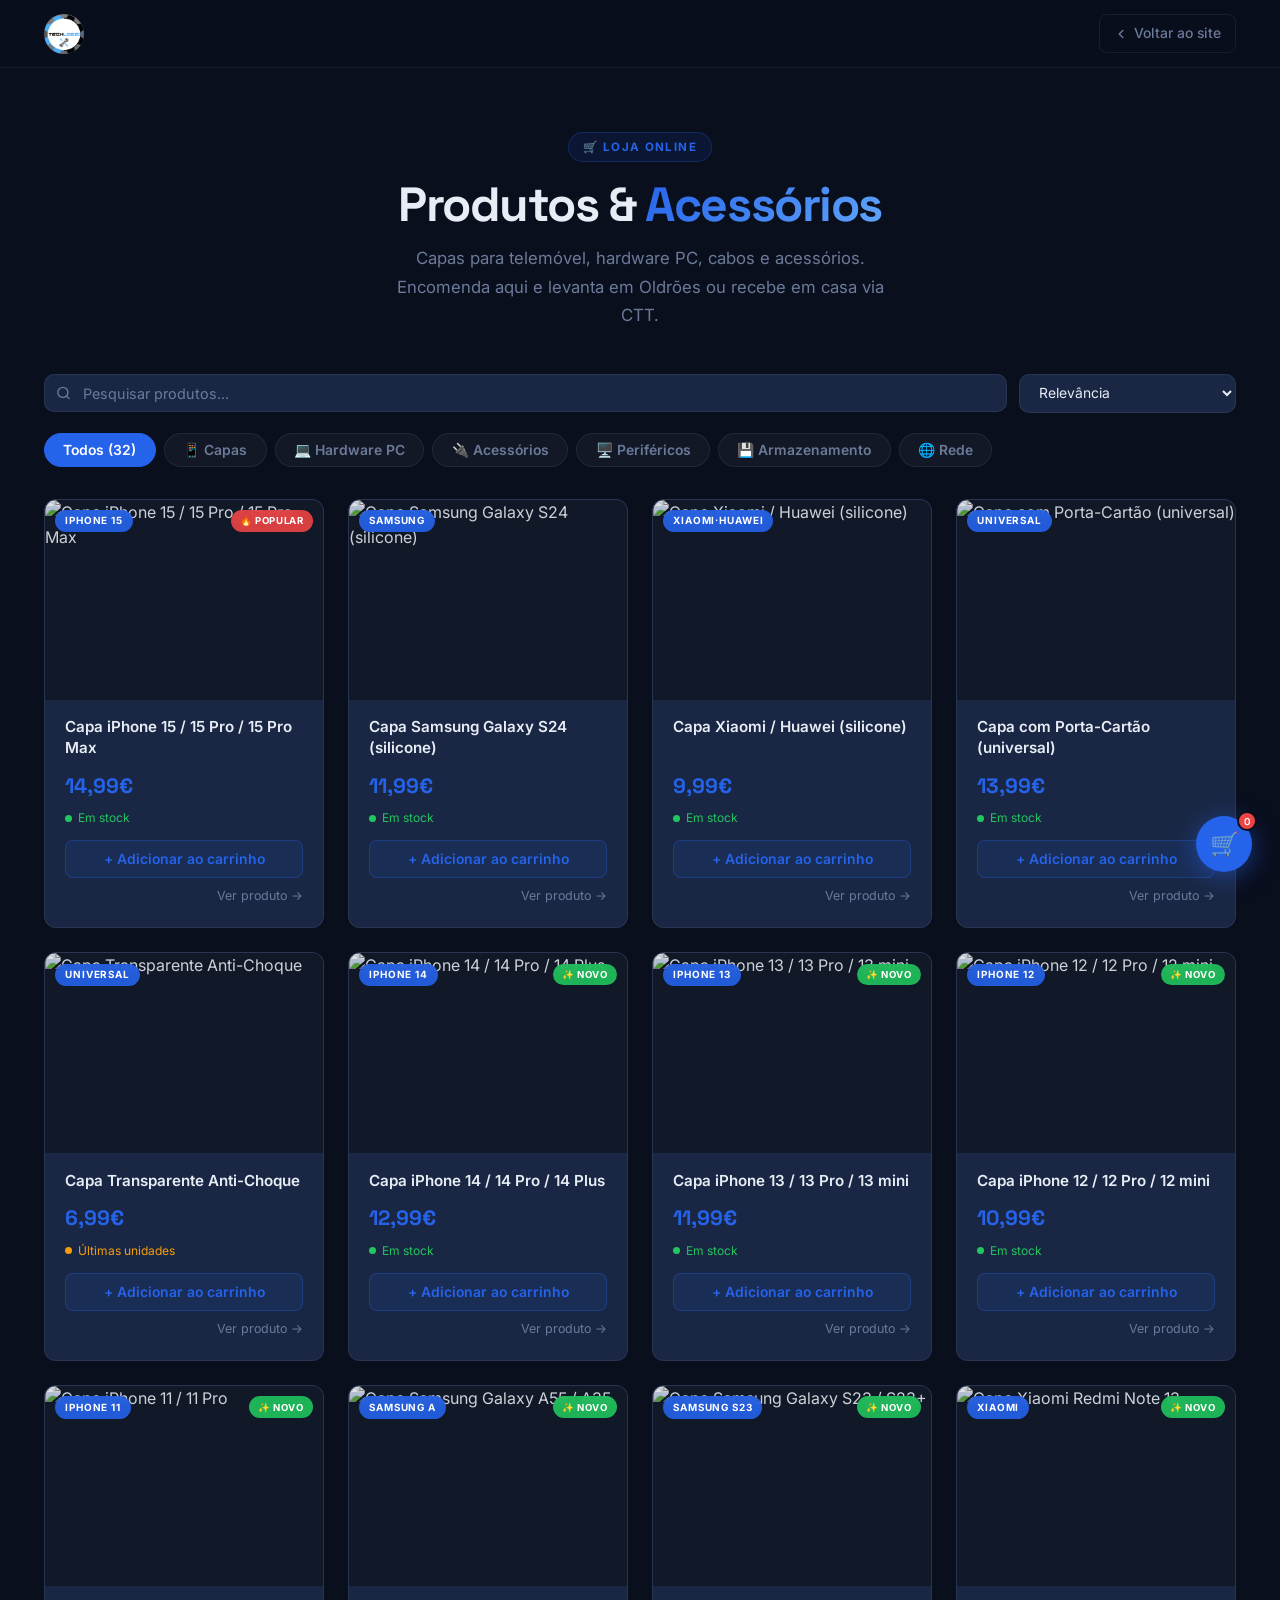
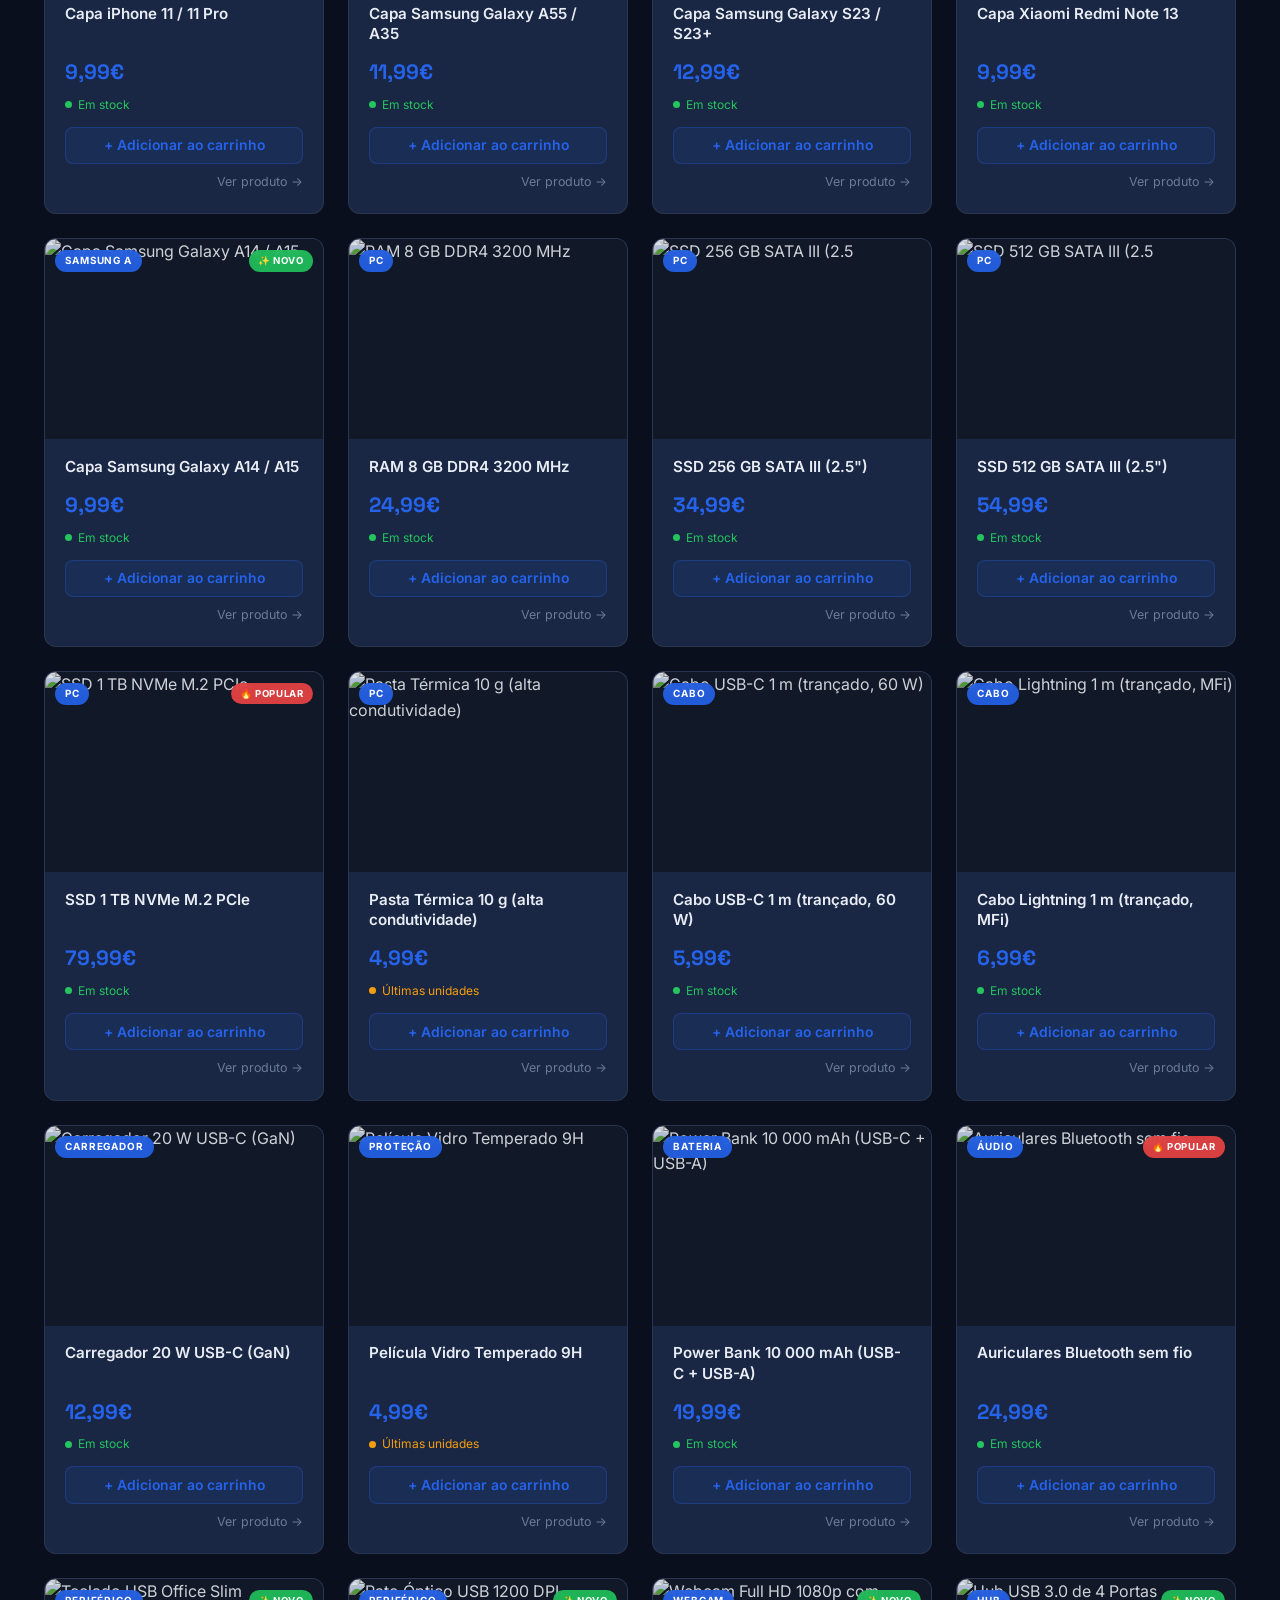
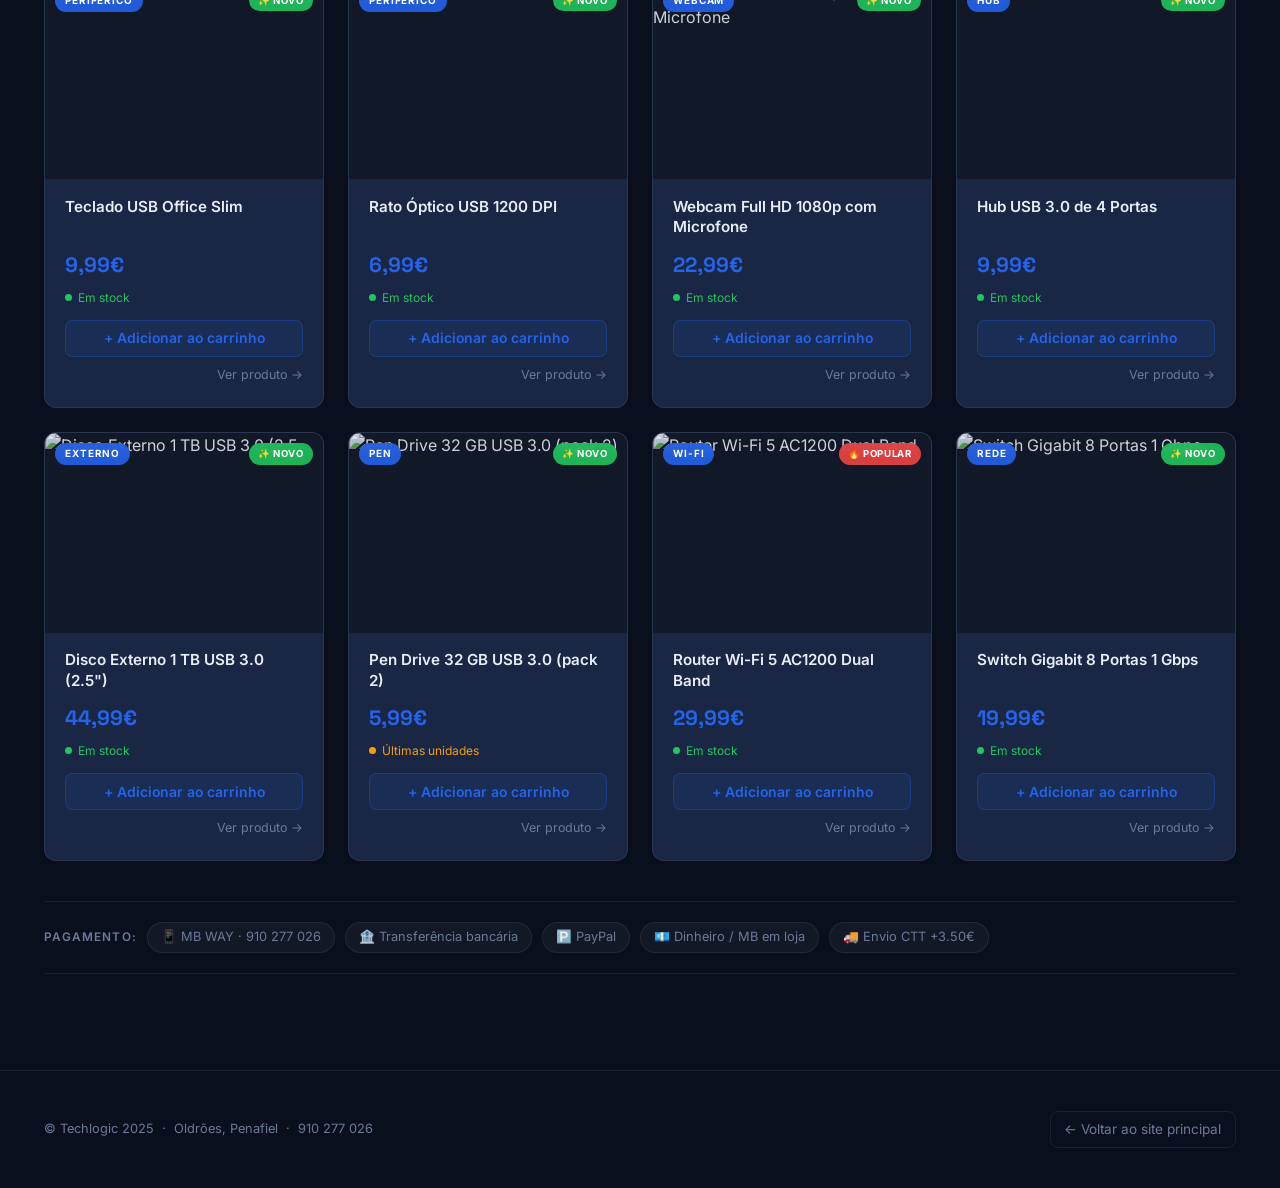
==== loja.html @ 6a35db37 "feat: search bar, sort, hot badges, stock, logo, repairs page, new Samsung/Xiaomi cases - loja.html:" ====
<!DOCTYPE html>
<html lang="pt-PT">
<head>
  <meta charset="UTF-8">
  <meta name="viewport" content="width=device-width, initial-scale=1.0">
  <title>Loja Online — Techlogic Oldrões</title>
  <meta name="description" content="Loja online da Techlogic. Capas para telemóvel, hardware PC, acessórios e mais. Encomenda online com entrega CTT ou levantamento em loja em Oldrões, Penafiel.">
  <link rel="icon" href="logo.jpg" type="image/jpeg">
  <link rel="preconnect" href="https://fonts.googleapis.com">
  <link rel="preconnect" href="https://fonts.gstatic.com" crossorigin>
  <link href="https://fonts.googleapis.com/css2?family=Space+Grotesk:wght@500;600;700&family=Inter:wght@400;500;600&display=swap" rel="stylesheet">
  <style>
    *, *::before, *::after { box-sizing: border-box; margin: 0; padding: 0; }

    :root {
      --bg: #0A0F1E; --card: #1A2744; --accent: #2563EB; --accentH: #1D4ED8;
      --text: #E8EDF5; --muted: #6B7A99; --border: rgba(255,255,255,0.07); --r: 12px;
    }

    html { font-size: 16px; scroll-behavior: smooth; overflow-x: hidden; }
    body { background: var(--bg); color: var(--text); font-family: 'Inter', sans-serif; min-height: 100vh; line-height: 1.6; }
    a { color: var(--accent); text-decoration: none; }
    button { font-family: 'Inter', sans-serif; }

    .wrap { max-width: 1240px; margin: 0 auto; padding: 0 1.5rem; }

    /* ── Header ── */
    .site-header { position: sticky; top: 0; z-index: 100; background: rgba(10,15,30,0.92); backdrop-filter: blur(14px); -webkit-backdrop-filter: blur(14px); border-bottom: 1px solid var(--border); }
    .header-inner { display: flex; align-items: center; justify-content: space-between; padding: 0.85rem 1.5rem; max-width: 1240px; margin: 0 auto; gap: 1rem; }
    .header-logo { font-family: 'Space Grotesk', sans-serif; font-size: 1.2rem; font-weight: 700; color: var(--text); letter-spacing: -0.02em; }
    .header-logo span { color: var(--accent); }
    .header-back { display: inline-flex; align-items: center; gap: 0.35rem; color: var(--muted); font-size: 0.87rem; font-weight: 500; padding: 0.45rem 0.9rem; border: 1px solid var(--border); border-radius: 8px; transition: color 0.2s, border-color 0.2s; }
    .header-back:hover { color: var(--text); border-color: rgba(255,255,255,0.18); text-decoration: none; }

    /* ── Store hero ── */
    .store-hero { padding: 4rem 0 2.75rem; text-align: center; }
    .store-hero-label { display: inline-flex; align-items: center; gap: 0.4rem; background: rgba(37,99,235,0.1); border: 1px solid rgba(37,99,235,0.25); border-radius: 100px; padding: 0.3rem 0.9rem; font-size: 0.72rem; font-weight: 700; text-transform: uppercase; letter-spacing: 0.12em; color: var(--accent); margin-bottom: 1rem; }
    .store-hero h1 { font-family: 'Space Grotesk', sans-serif; font-size: clamp(2rem, 5vw, 3rem); font-weight: 700; letter-spacing: -0.03em; line-height: 1.12; margin-bottom: 0.75rem; }
    .store-hero h1 span { background: linear-gradient(135deg, var(--accent) 0%, #60a5fa 100%); -webkit-background-clip: text; -webkit-text-fill-color: transparent; background-clip: text; }
    .store-hero p { color: var(--muted); font-size: 1.05rem; max-width: 520px; margin: 0 auto; line-height: 1.7; }

    /* ── Shop tabs ── */
    .shop-tabs { display: flex; flex-wrap: wrap; gap: 0.5rem; margin-bottom: 2rem; }
    .shop-tab { background: rgba(255,255,255,0.04); border: 1px solid var(--border); border-radius: 100px; padding: 0.5rem 1.15rem; font-size: 0.87rem; font-weight: 600; color: var(--muted); cursor: pointer; transition: all 0.2s; font-family: 'Inter', sans-serif; }
    .shop-tab:hover { color: var(--text); border-color: rgba(37,99,235,0.35); }
    .shop-tab.active { background: var(--accent); border-color: var(--accent); color: #fff; }

    /* ── Product grid ── */
    .shop-grid { display: grid; grid-template-columns: repeat(auto-fill, minmax(235px, 1fr)); gap: 1.5rem; margin-bottom: 2.5rem; min-height: 200px; }
    .product-card { background: var(--card); border: 1px solid var(--border); border-radius: var(--r); overflow: hidden; display: flex; flex-direction: column; transition: border-color 0.25s, transform 0.25s, box-shadow 0.25s; cursor: pointer; }
    .product-view-hint { font-size: 0.78rem; color: var(--muted); margin-top: 0.5rem; text-align: right; transition: color 0.2s; }
    .product-card:hover .product-view-hint { color: var(--accent); }
    .product-card:hover { border-color: rgba(37,99,235,0.45); transform: translateY(-4px); box-shadow: 0 16px 48px rgba(0,0,0,0.3); }
    .product-img-wrap { overflow: hidden; position: relative; background: #111827; }
    .product-img { width: 100%; height: 200px; object-fit: cover; display: block; filter: brightness(0.88) saturate(0.9); transition: filter 0.4s, transform 0.5s; }
    .product-card:hover .product-img { filter: brightness(1) saturate(1.05); transform: scale(1.05); }
    .product-badge { position: absolute; top: 0.65rem; left: 0.65rem; background: rgba(37,99,235,0.9); color: #fff; font-size: 0.62rem; font-weight: 700; text-transform: uppercase; letter-spacing: 0.09em; padding: 0.2rem 0.6rem; border-radius: 100px; backdrop-filter: blur(4px); }
    .product-body { padding: 1.1rem 1.25rem 1.35rem; display: flex; flex-direction: column; flex: 1; }
    .product-name { font-size: 0.95rem; font-weight: 600; line-height: 1.35; color: var(--text); }
    .product-price { font-family: 'Space Grotesk', sans-serif; font-size: 1.3rem; font-weight: 700; color: var(--accent); margin-top: auto; padding-top: 0.7rem; }
    .product-add { margin-top: 0.8rem; background: rgba(37,99,235,0.1); border: 1px solid rgba(37,99,235,0.3); border-radius: 8px; padding: 0.6rem 1rem; font-size: 0.87rem; font-weight: 600; color: var(--accent); cursor: pointer; transition: background 0.2s, border-color 0.2s, color 0.2s; display: flex; align-items: center; justify-content: center; gap: 0.4rem; }
    .product-add:hover { background: var(--accent); border-color: var(--accent); color: #fff; }
    .product-add.added { background: rgba(34,197,94,0.15); border-color: rgba(34,197,94,0.4); color: #22c55e; }

    /* ── Payment strip ── */
    .payment-strip { display: flex; flex-wrap: wrap; align-items: center; gap: 0.65rem; padding: 1.25rem 0; border-top: 1px solid var(--border); border-bottom: 1px solid var(--border); margin-bottom: 4rem; }
    .pay-label { font-size: 0.74rem; color: var(--muted); text-transform: uppercase; letter-spacing: 0.09em; font-weight: 600; }
    .pay-chip { font-size: 0.8rem; background: rgba(255,255,255,0.04); border: 1px solid var(--border); border-radius: 100px; padding: 0.28rem 0.8rem; color: var(--muted); white-space: nowrap; }

    /* ── Button ── */
    .btn { display: inline-flex; align-items: center; gap: 0.5rem; padding: 0.65rem 1.4rem; border-radius: 8px; font-size: 0.9rem; font-weight: 600; font-family: 'Inter', sans-serif; cursor: pointer; border: none; transition: background 0.2s, transform 0.15s; }
    .btn-primary { background: var(--accent); color: #fff; }
    .btn-primary:hover { background: var(--accentH); transform: translateY(-1px); }

    /* ── Cart FAB ── */
    .cart-fab { position: fixed; bottom: 1.75rem; right: 1.75rem; z-index: 149; width: 56px; height: 56px; background: var(--accent); border: none; border-radius: 50%; display: flex; align-items: center; justify-content: center; font-size: 1.45rem; cursor: pointer; box-shadow: 0 4px 24px rgba(37,99,235,0.5); transition: transform 0.2s, box-shadow 0.2s; }
    .cart-fab:hover { transform: scale(1.1); box-shadow: 0 6px 32px rgba(37,99,235,0.65); }
    .cart-badge { position: absolute; top: -5px; right: -5px; background: #ef4444; color: #fff; font-size: 0.62rem; font-weight: 700; font-family: 'Space Grotesk', sans-serif; min-width: 20px; height: 20px; border-radius: 100px; display: flex; align-items: center; justify-content: center; padding: 0 4px; border: 2px solid var(--bg); }

    /* ── Cart Drawer ── */
    .cart-overlay { position: fixed; inset: 0; background: rgba(0,0,0,0.55); z-index: 490; opacity: 0; pointer-events: none; transition: opacity 0.3s; }
    .cart-overlay.open { opacity: 1; pointer-events: auto; }
    .cart-drawer { position: fixed; top: 0; right: 0; bottom: 0; width: min(400px,100vw); background: var(--bg); border-left: 1px solid var(--border); z-index: 500; transform: translateX(100%); transition: transform 0.35s cubic-bezier(0.16,1,0.3,1); display: flex; flex-direction: column; }
    .cart-drawer.open { transform: translateX(0); }
    .cart-header { display: flex; align-items: center; justify-content: space-between; padding: 1.25rem 1.5rem; border-bottom: 1px solid var(--border); flex-shrink: 0; }
    .cart-title { font-size: 1.05rem; font-weight: 700; font-family: 'Space Grotesk', sans-serif; }
    .cart-close { background: none; border: 1px solid var(--border); border-radius: 7px; font-size: 0.9rem; color: var(--muted); cursor: pointer; padding: 0.3rem 0.55rem; line-height: 1; transition: color 0.2s; }
    .cart-close:hover { color: var(--text); }
    .cart-items { flex: 1; overflow-y: auto; padding: 1rem 1.5rem; display: flex; flex-direction: column; gap: 0.75rem; }
    .cart-item { display: grid; grid-template-columns: 56px 1fr; gap: 0.75rem; align-items: start; background: var(--card); border-radius: 10px; padding: 0.75rem; border: 1px solid var(--border); }
    .cart-item-img { width: 56px; height: 56px; object-fit: cover; border-radius: 7px; display: block; }
    .cart-item-info { min-width: 0; }
    .cart-item-name { font-size: 0.83rem; font-weight: 600; line-height: 1.3; margin-bottom: 0.25rem; }
    .cart-item-line { display: flex; align-items: center; justify-content: space-between; gap: 0.5rem; }
    .cart-item-price { font-size: 0.83rem; color: var(--accent); font-weight: 700; }
    .cart-item-qty { display: flex; align-items: center; gap: 0.35rem; }
    .qty-btn { width: 24px; height: 24px; border-radius: 5px; border: 1px solid var(--border); background: rgba(255,255,255,0.05); color: var(--text); font-size: 0.9rem; cursor: pointer; display: flex; align-items: center; justify-content: center; line-height: 1; transition: background 0.15s, border-color 0.15s; }
    .qty-btn:hover { background: rgba(37,99,235,0.15); border-color: rgba(37,99,235,0.4); }
    .qty-val { font-size: 0.88rem; font-weight: 600; min-width: 1.2rem; text-align: center; }
    .qty-rm { background: none; border: none; color: var(--muted); font-size: 0.8rem; cursor: pointer; padding: 0 0.2rem; transition: color 0.15s; }
    .qty-rm:hover { color: #ef4444; }
    .cart-footer { padding: 1rem 1.5rem 1.5rem; border-top: 1px solid var(--border); display: flex; flex-direction: column; gap: 0.7rem; flex-shrink: 0; }
    .cart-total-row { display: flex; justify-content: space-between; align-items: center; }
    .cart-total { font-family: 'Space Grotesk', sans-serif; font-size: 1.4rem; font-weight: 700; color: var(--accent); }
    .cart-ship-label { display: flex; align-items: center; gap: 0.5rem; font-size: 0.85rem; color: var(--muted); cursor: pointer; user-select: none; }
    .cart-checkout-btn { width: 100%; justify-content: center; }
    .cart-clear { font-size: 0.82rem; color: var(--muted); background: none; border: none; cursor: pointer; font-family: 'Inter', sans-serif; padding: 0.2rem; }
    .cart-clear:hover { color: #ef4444; }
    .cart-empty { flex: 1; display: flex; flex-direction: column; align-items: center; justify-content: center; gap: 0.5rem; color: var(--muted); padding: 2rem; text-align: center; }
    .cart-empty-icon { font-size: 3rem; }
    .cart-empty-sub { font-size: 0.82rem; }

    /* ── Checkout Modal ── */
    .checkout-overlay { position: fixed; inset: 0; background: rgba(0,0,0,0.65); z-index: 600; display: flex; align-items: center; justify-content: center; padding: 1rem; opacity: 0; pointer-events: none; transition: opacity 0.3s; }
    .checkout-overlay.open { opacity: 1; pointer-events: auto; }
    .checkout-modal { background: var(--bg); border: 1px solid var(--border); border-radius: 16px; padding: 2rem; max-width: 460px; width: 100%; position: relative; max-height: 90vh; overflow-y: auto; }
    .checkout-close { position: absolute; top: 1rem; right: 1rem; background: none; border: 1px solid var(--border); border-radius: 7px; font-size: 0.9rem; color: var(--muted); cursor: pointer; padding: 0.3rem 0.55rem; transition: color 0.2s; }
    .checkout-close:hover { color: var(--text); }
    .checkout-title { font-size: 1.1rem; font-weight: 700; margin-bottom: 1.25rem; font-family: 'Space Grotesk', sans-serif; }
    .checkout-options { display: flex; flex-direction: column; gap: 0.6rem; margin-bottom: 1.1rem; }
    .checkout-opt { display: flex; align-items: center; gap: 0.85rem; background: var(--card); border: 1px solid var(--border); border-radius: 10px; padding: 0.85rem 1rem; text-align: left; transition: border-color 0.2s, background 0.2s; font-family: 'Inter', sans-serif; color: var(--text); width: 100%; cursor: pointer; }
    .checkout-opt:hover:not(.checkout-static) { border-color: rgba(37,99,235,0.4); background: rgba(37,99,235,0.06); }
    .checkout-static { cursor: default; }
    .co-icon { font-size: 1.4rem; flex-shrink: 0; }
    .co-info { display: flex; flex-direction: column; gap: 0.1rem; }
    .co-info strong { font-size: 0.9rem; font-weight: 600; }
    .co-info small { font-size: 0.78rem; color: var(--muted); }
    .checkout-note { font-size: 0.8rem; color: var(--muted); line-height: 1.6; padding-top: 0.85rem; border-top: 1px solid var(--border); }

    /* ── Footer ── */
    .site-footer { padding: 2.5rem 0; border-top: 1px solid var(--border); }
    .footer-inner { display: flex; align-items: center; justify-content: space-between; flex-wrap: wrap; gap: 1rem; }
    .footer-copy { font-size: 0.8rem; color: var(--muted); }
    .footer-back { display: inline-flex; align-items: center; gap: 0.35rem; font-size: 0.85rem; color: var(--muted); border: 1px solid var(--border); border-radius: 8px; padding: 0.4rem 0.85rem; transition: color 0.2s, border-color 0.2s; }
    .footer-back:hover { color: var(--text); border-color: rgba(255,255,255,0.18); text-decoration: none; }

    /* ── Search & Sort ── */
    .shop-search-row { display:flex; gap:0.75rem; margin-bottom:1.25rem; flex-wrap:wrap; align-items:center; }
    .search-input-wrap { position:relative; flex:1; min-width:200px; }
    .search-input-wrap .s-icon { position:absolute; left:0.75rem; top:50%; transform:translateY(-50%); pointer-events:none; color:var(--muted); }
    #shop-search { width:100%; background:var(--card); border:1px solid var(--border); border-radius:10px; padding:0.6rem 2.4rem 0.6rem 2.4rem; font-size:0.9rem; color:var(--text); font-family:'Inter',sans-serif; outline:none; transition:border-color 0.2s; }
    #shop-search:focus { border-color:rgba(37,99,235,0.45); }
    #shop-search::placeholder { color:var(--muted); }
    .search-clear { position:absolute; right:0.65rem; top:50%; transform:translateY(-50%); background:none; border:none; color:var(--muted); font-size:1rem; cursor:pointer; line-height:1; padding:0.2rem; display:none; }
    .search-clear.visible { display:block; }
    #shop-sort { background:var(--card); border:1px solid var(--border); border-radius:10px; padding:0.6rem 0.9rem; font-size:0.87rem; color:var(--text); font-family:'Inter',sans-serif; cursor:pointer; outline:none; transition:border-color 0.2s; }
    #shop-sort:focus { border-color:rgba(37,99,235,0.45); }
    .shop-no-results { color:var(--muted); text-align:center; padding:3rem; grid-column:1/-1; }

    /* ── Hot / New badges ── */
    .product-hot { position:absolute; top:0.65rem; right:0.65rem; font-size:0.6rem; font-weight:700; text-transform:uppercase; letter-spacing:0.07em; padding:0.2rem 0.55rem; border-radius:100px; backdrop-filter:blur(4px); white-space:nowrap; }
    .product-hot.popular { background:rgba(239,68,68,0.9); color:#fff; }
    .product-hot.novo    { background:rgba(34,197,94,0.9);  color:#fff; }
    .product-hot.oferta  { background:rgba(249,115,22,0.9); color:#fff; }

    /* ── Stock indicator ── */
    .product-stock { display:flex; align-items:center; gap:0.35rem; font-size:0.75rem; margin-top:0.35rem; }
    .stock-dot { width:7px; height:7px; border-radius:50%; flex-shrink:0; }
    .stock-disponivel .stock-dot { background:#22c55e; }
    .stock-ultimas    .stock-dot { background:#f59e0b; }
    .stock-esgotado   .stock-dot { background:#ef4444; }
    .stock-disponivel { color:#22c55e; }
    .stock-ultimas    { color:#f59e0b; }
    .stock-esgotado   { color:var(--muted); }
    .product-add:disabled { opacity:0.45; cursor:not-allowed; }

    /* ── Header logo img ── */
    .header-logo-img { height:40px; width:40px; border-radius:50%; object-fit:cover; display:block; }

    /* ── Responsive ── */
    @media (max-width: 640px) {
      .shop-grid { grid-template-columns: repeat(auto-fill, minmax(160px, 1fr)); gap: 1rem; }
      .store-hero { padding: 2.5rem 0 1.75rem; }
      .product-img { height: 155px; }
      .shop-search-row { flex-direction:column; }
      #shop-sort { width:100%; }
    }
    @media (max-width: 360px) {
      .shop-grid { grid-template-columns: 1fr 1fr; }
    }
  </style>
</head>
<body>

  <header class="site-header">
    <div class="header-inner">
      <a href="index.html" style="line-height:0;"><img src="logo.jpg" alt="Techlogic" class="header-logo-img"></a>
      <a href="index.html" class="header-back">
        <svg width="14" height="14" viewBox="0 0 24 24" fill="none" stroke="currentColor" stroke-width="2.5" stroke-linecap="round" stroke-linejoin="round" aria-hidden="true"><polyline points="15 18 9 12 15 6"/></svg>
        Voltar ao site
      </a>
    </div>
  </header>

  <main>
    <div class="store-hero">
      <div class="wrap">
        <div class="store-hero-label">🛒 Loja online</div>
        <h1>Produtos &amp; <span>Acessórios</span></h1>
        <p>Capas para telemóvel, hardware PC, cabos e acessórios. Encomenda aqui e levanta em Oldrões ou recebe em casa via CTT.</p>
      </div>
    </div>

    <section style="padding: 0 0 2rem;">
      <div class="wrap">
        <div class="shop-search-row">
          <div class="search-input-wrap">
            <svg class="s-icon" width="15" height="15" viewBox="0 0 24 24" fill="none" stroke="currentColor" stroke-width="2.2" stroke-linecap="round" stroke-linejoin="round" aria-hidden="true"><circle cx="11" cy="11" r="8"/><line x1="21" y1="21" x2="16.65" y2="16.65"/></svg>
            <input type="search" id="shop-search" placeholder="Pesquisar produtos..." autocomplete="off" aria-label="Pesquisar produtos">
            <button class="search-clear" id="search-clear" aria-label="Limpar pesquisa">✕</button>
          </div>
          <select id="shop-sort" aria-label="Ordenar produtos">
            <option value="default">Relevância</option>
            <option value="price-asc">Preço ↑ (menor primeiro)</option>
            <option value="price-desc">Preço ↓ (maior primeiro)</option>
            <option value="name-az">Nome A→Z</option>
          </select>
        </div>

        <div class="shop-tabs" role="tablist" aria-label="Categorias">
          <button class="shop-tab active" data-cat="all"          role="tab" aria-selected="true">Todos (32)</button>
          <button class="shop-tab"        data-cat="capas"        role="tab">📱 Capas</button>
          <button class="shop-tab"        data-cat="hardware"     role="tab">💻 Hardware PC</button>
          <button class="shop-tab"        data-cat="acessorios"   role="tab">🔌 Acessórios</button>
          <button class="shop-tab"        data-cat="perifericos"  role="tab">🖥️ Periféricos</button>
          <button class="shop-tab"        data-cat="armazenamento"role="tab">💾 Armazenamento</button>
          <button class="shop-tab"        data-cat="rede"         role="tab">🌐 Rede</button>
        </div>

        <div class="shop-grid" id="shop-grid" aria-live="polite"></div>

        <div class="payment-strip">
          <span class="pay-label">Pagamento:</span>
          <span class="pay-chip">📱 MB WAY · 910 277 026</span>
          <span class="pay-chip">🏦 Transferência bancária</span>
          <span class="pay-chip">🅿️ PayPal</span>
          <span class="pay-chip">💶 Dinheiro / MB em loja</span>
          <span class="pay-chip">🚚 Envio CTT +3.50€</span>
        </div>
      </div>
    </section>
  </main>

  <footer class="site-footer">
    <div class="wrap">
      <div class="footer-inner">
        <p class="footer-copy">© Techlogic 2025 &nbsp;·&nbsp; Oldrões, Penafiel &nbsp;·&nbsp; <a href="tel:910277026" style="color:var(--muted)">910 277 026</a></p>
        <a href="index.html" class="footer-back">← Voltar ao site principal</a>
      </div>
    </div>
  </footer>

  <!-- Cart FAB -->
  <button class="cart-fab" id="cart-fab" aria-label="Ver carrinho">
    🛒
    <span class="cart-badge" id="cart-badge" aria-live="polite" hidden>0</span>
  </button>

  <!-- Cart overlay + drawer -->
  <div class="cart-overlay" id="cart-overlay" aria-hidden="true"></div>
  <aside class="cart-drawer" id="cart-drawer" aria-label="Carrinho de compras" aria-hidden="true">
    <div class="cart-header">
      <h3 class="cart-title">🛒 Carrinho</h3>
      <button class="cart-close" id="cart-close" aria-label="Fechar carrinho">✕</button>
    </div>
    <div class="cart-items" id="cart-items"></div>
    <div class="cart-footer" id="cart-footer" hidden>
      <div class="cart-total-row">
        <span>Total</span>
        <strong class="cart-total" id="cart-total"></strong>
      </div>
      <label class="cart-ship-label">
        <input type="checkbox" id="cart-ship"> Envio CTT (+3.50€)
      </label>
      <button class="btn btn-primary cart-checkout-btn" id="cart-checkout-btn">Finalizar encomenda →</button>
      <button class="cart-clear" id="cart-clear">🗑 Limpar carrinho</button>
    </div>
    <div class="cart-empty" id="cart-empty">
      <div class="cart-empty-icon">🛒</div>
      <p>O carrinho está vazio.</p>
      <p class="cart-empty-sub">Adiciona produtos acima.</p>
    </div>
  </aside>

  <!-- Checkout modal -->
  <div class="checkout-overlay" id="checkout-overlay" aria-hidden="true">
    <div class="checkout-modal" role="dialog" aria-modal="true" aria-labelledby="checkout-title">
      <button class="checkout-close" id="checkout-close" aria-label="Fechar">✕</button>
      <h3 class="checkout-title" id="checkout-title">Como queres pagar?</h3>
      <div class="checkout-options">
        <button class="checkout-opt" id="pay-whatsapp">
          <span class="co-icon">💬</span>
          <span class="co-info"><strong>Encomendar via WhatsApp</strong><small>Enviamos os detalhes de pagamento por mensagem</small></span>
        </button>
        <div class="checkout-opt checkout-static">
          <span class="co-icon">📱</span>
          <span class="co-info"><strong>MB WAY</strong><small>Envia para <strong>910 277 026</strong> e indica o teu nome</small></span>
        </div>
        <div class="checkout-opt checkout-static">
          <span class="co-icon">🏦</span>
          <span class="co-info"><strong>Transferência bancária</strong><small>IBAN: PT50 — contacta-nos para os dados completos</small></span>
        </div>
        <button class="checkout-opt" id="pay-paypal">
          <span class="co-icon">🅿️</span>
          <span class="co-info"><strong>PayPal</strong><small>Redireccionado para paypal.me/techlogic</small></span>
        </button>
        <div class="checkout-opt checkout-static">
          <span class="co-icon">💶</span>
          <span class="co-info"><strong>Dinheiro / MB na loja</strong><small>Levanta em Oldrões — 897 EN106, Penafiel</small></span>
        </div>
      </div>
      <p class="checkout-note">📦 Após confirmação do pagamento, processamos a encomenda em 24h.</p>
    </div>
  </div>

  <script>
    (function() {
      const PRODUCTS = [
        /* ── Capas ── */
        { id:1,  cat:'capas', name:'Capa iPhone 15 / 15 Pro / 15 Pro Max', price:14.99, badge:'iPhone 15', hot:'popular', stock:'disponivel',
          img:'https://images.pexels.com/photos/18423742/pexels-photo-18423742.jpeg?auto=compress&cs=tinysrgb&w=400&h=300&fit=crop',
          desc:'Capa resistente para iPhone 15, 15 Pro e 15 Pro Max com proteção reforçada nos cantos e design elegante que valoriza o teu telemóvel.',
          features:['Compatível com iPhone 15, 15 Pro e 15 Pro Max','Proteção anti-impacto nos cantos','Material TPU premium','Acesso total a todos os botões e portas'] },
        { id:2,  cat:'capas', name:'Capa Samsung Galaxy S24 (silicone)', price:11.99, badge:'Samsung', stock:'disponivel',
          img:'https://images.unsplash.com/photo-1610945415295-d9bbf067e59c?w=400&h=300&fit=crop&q=80',
          desc:'Capa de silicone macio para Samsung Galaxy S24 que protege sem adicionar volume. Toque suave e antiderrapante.',
          features:['Silicone premium de alta qualidade','Proteção lateral e traseira','Antiderrapante','Compatível com carregamento sem fios'] },
        { id:3,  cat:'capas', name:'Capa Xiaomi / Huawei (silicone)', price:9.99, badge:'Xiaomi·Huawei', stock:'disponivel',
          img:'https://images.pexels.com/photos/969462/pexels-photo-969462.jpeg?auto=compress&cs=tinysrgb&w=400&h=300&fit=crop',
          desc:'Capa de silicone universal compatível com vários modelos Xiaomi e Huawei. Proteção eficaz ao melhor preço.',
          features:['Compatível com múltiplos modelos','Silicone flexível resistente','Proteção completa traseira e lados','Leveza e ergonomia'] },
        { id:4,  cat:'capas', name:'Capa com Porta-Cartão (universal)', price:13.99, badge:'Universal', stock:'disponivel',
          img:'https://images.pexels.com/photos/374004/pexels-photo-374004.jpeg?auto=compress&cs=tinysrgb&w=400&h=300&fit=crop',
          desc:'Capa universal com porta-cartão integrado para transportar cartões de crédito ou identidade. Funcionalidade e proteção num só.',
          features:['Porta-cartão integrado (1–3 cartões)','Compatível com a maioria dos smartphones','Material resistente tipo carteira','Fecho seguro magnético'] },
        { id:5,  cat:'capas', name:'Capa Transparente Anti-Choque', price:6.99, badge:'Universal', stock:'ultimas',
          img:'https://images.pexels.com/photos/7742552/pexels-photo-7742552.jpeg?auto=compress&cs=tinysrgb&w=400&h=300&fit=crop',
          desc:'Capa transparente de policarbonato rígido que protege o teu telemóvel sem esconder o seu design original.',
          features:['Policarbonato transparente resistente','Anti-amarelecimento','Proteção contra quedas até 1 m','Compatível com a maioria dos smartphones'] },

        { id:25, cat:'capas', name:'Capa iPhone 14 / 14 Pro / 14 Plus', price:12.99, badge:'iPhone 14', hot:'novo', stock:'disponivel',
          img:'https://images.pexels.com/photos/14238851/pexels-photo-14238851.jpeg?auto=compress&cs=tinysrgb&w=400&h=300&fit=crop',
          desc:'Capa para iPhone 14, 14 Pro e 14 Plus com proteção completa e design slim. Disponível em várias cores.',
          features:['Compatível com iPhone 14, 14 Pro e 14 Plus','Material TPU flexível de alta qualidade','Proteção anti-impacto','Acesso total a câmara e botões'] },
        { id:26, cat:'capas', name:'Capa iPhone 13 / 13 Pro / 13 mini', price:11.99, badge:'iPhone 13', hot:'novo', stock:'disponivel',
          img:'https://images.pexels.com/photos/1670768/pexels-photo-1670768.jpeg?auto=compress&cs=tinysrgb&w=400&h=300&fit=crop',
          desc:'Capa para iPhone 13, 13 Pro e 13 mini — proteção robusta com acabamento premium. Vários modelos disponíveis.',
          features:['Compatível com iPhone 13, 13 Pro e 13 mini','Proteção anti-choque','Acabamento premium','Acesso total a todos os botões'] },
        { id:27, cat:'capas', name:'Capa iPhone 12 / 12 Pro / 12 mini', price:10.99, badge:'iPhone 12', hot:'novo', stock:'disponivel',
          img:'https://images.pexels.com/photos/374117/pexels-photo-374117.jpeg?auto=compress&cs=tinysrgb&w=400&h=300&fit=crop',
          desc:'Capa para iPhone 12, 12 Pro e 12 mini. Proteção eficaz com design elegante e leveza excepcional.',
          features:['Compatível com iPhone 12, 12 Pro e 12 mini','Material TPU resistente','Proteção lateral e traseira completa','Compatível com MagSafe'] },
        { id:28, cat:'capas', name:'Capa iPhone 11 / 11 Pro', price:9.99, badge:'iPhone 11', hot:'novo', stock:'disponivel',
          img:'https://images.pexels.com/photos/7742552/pexels-photo-7742552.jpeg?auto=compress&cs=tinysrgb&w=400&h=300&fit=crop',
          desc:'Capa para iPhone 11 e 11 Pro — proteção sólida ao melhor preço para modelos anteriores em excelente estado.',
          features:['Compatível com iPhone 11 e 11 Pro','TPU slim de qualidade','Proteção anti-impacto','Acesso total a câmara e conectores'] },

        { id:29, cat:'capas', name:'Capa Samsung Galaxy A55 / A35', price:11.99, badge:'Samsung A', hot:'novo', stock:'disponivel',
          img:'https://images.pexels.com/photos/5750001/pexels-photo-5750001.jpeg?auto=compress&cs=tinysrgb&w=400&h=300&fit=crop',
          desc:'Capa para Samsung Galaxy A55 e A35 — um dos modelos mid-range mais vendidos. Proteção resistente com acabamento premium.',
          features:['Compatível com Galaxy A55 e A35','Material TPU flexível resistente','Proteção anti-choque nos cantos','Acesso total a câmara e botões'] },
        { id:30, cat:'capas', name:'Capa Samsung Galaxy S23 / S23+', price:12.99, badge:'Samsung S23', hot:'novo', stock:'disponivel',
          img:'https://images.pexels.com/photos/5886041/pexels-photo-5886041.jpeg?auto=compress&cs=tinysrgb&w=400&h=300&fit=crop',
          desc:'Capa para Samsung Galaxy S23 e S23+ com proteção completa e design elegante. Compatível com carregamento sem fios.',
          features:['Compatível com Galaxy S23 e S23+','Silicone premium antiderrapante','Proteção lateral e traseira','Compatível com carregamento sem fios'] },
        { id:31, cat:'capas', name:'Capa Xiaomi Redmi Note 13', price:9.99, badge:'Xiaomi', hot:'novo', stock:'disponivel',
          img:'https://images.pexels.com/photos/969462/pexels-photo-969462.jpeg?auto=compress&cs=tinysrgb&w=400&h=300&fit=crop',
          desc:'Capa para Xiaomi Redmi Note 13 — um dos smartphones mais vendidos de 2024. Proteção eficaz ao melhor preço.',
          features:['Específica para Redmi Note 13','TPU flexível resistente','Proteção anti-choque','Acesso a câmara tripla e todas as portas'] },
        { id:32, cat:'capas', name:'Capa Samsung Galaxy A14 / A15', price:9.99, badge:'Samsung A', hot:'novo', stock:'disponivel',
          img:'https://images.pexels.com/photos/3945654/pexels-photo-3945654.jpeg?auto=compress&cs=tinysrgb&w=400&h=300&fit=crop',
          desc:'Capa para Samsung Galaxy A14 e A15 — modelos de entrada muito populares. Proteção completa ao melhor preço.',
          features:['Compatível com Galaxy A14 e A15','Material TPU resistente','Design slim e leveza','Proteção lateral e traseira completa'] },

        /* ── Hardware PC ── */
        { id:6,  cat:'hardware', name:'RAM 8 GB DDR4 3200 MHz', price:24.99, badge:'PC', stock:'disponivel',
          img:'https://images.pexels.com/photos/23941163/pexels-photo-23941163.jpeg?auto=compress&cs=tinysrgb&w=400&h=300&fit=crop',
          desc:'Módulo de memória RAM DDR4 de 8 GB a 3200 MHz para upgrade de desktop. Aumenta a velocidade do teu PC imediatamente.',
          features:['8 GB DDR4 3200 MHz','Tensão 1.35 V','Compatível com Intel e AMD','Latência CL22'] },
        { id:7,  cat:'hardware', name:'SSD 256 GB SATA III (2.5")', price:34.99, badge:'PC', stock:'disponivel',
          img:'https://images.unsplash.com/photo-1597225244516-7b772991d4f5?w=400&h=300&fit=crop&q=80',
          desc:'SSD 2.5" SATA III de 256 GB para substituição de disco rígido. Leitura sequencial até 550 MB/s.',
          features:['256 GB de capacidade','SATA III 6Gb/s','Leitura sequencial até 550 MB/s','Compatível com Windows e macOS'] },
        { id:8,  cat:'hardware', name:'SSD 512 GB SATA III (2.5")', price:54.99, badge:'PC', stock:'disponivel',
          img:'https://images.unsplash.com/photo-1617042375876-a13e36732a04?w=400&h=300&fit=crop&q=80',
          desc:'SSD 2.5" SATA III de 512 GB para mais espaço de armazenamento rápido. Ideal para upgrade de portátil ou desktop.',
          features:['512 GB de capacidade','SATA III 6Gb/s','Leitura sequencial até 550 MB/s','Escrita sequencial até 500 MB/s'] },
        { id:9,  cat:'hardware', name:'SSD 1 TB NVMe M.2 PCIe', price:79.99, badge:'PC', hot:'popular', stock:'disponivel',
          img:'https://images.pexels.com/photos/5222605/pexels-photo-5222605.jpeg?auto=compress&cs=tinysrgb&w=400&h=300&fit=crop',
          desc:'SSD NVMe M.2 PCIe de 1 TB ultra-rápido. Velocidades de leitura até 3500 MB/s — ideal para gaming e edição.',
          features:['1 TB de capacidade','Interface PCIe NVMe M.2','Leitura sequencial até 3500 MB/s','Compatível com PCIe 3.0 e 4.0'] },
        { id:10, cat:'hardware', name:'Pasta Térmica 10 g (alta condutividade)', price:4.99, badge:'PC', stock:'ultimas',
          img:'https://images.pexels.com/photos/6636463/pexels-photo-6636463.jpeg?auto=compress&cs=tinysrgb&w=400&h=300&fit=crop',
          desc:'Pasta térmica de alta condutividade para CPU e GPU. Garante temperaturas mais baixas e maior durabilidade do equipamento.',
          features:['Condutividade térmica 8.5 W/m·K','Seringa de 10 g','Para CPU, GPU e outros chips','Fácil aplicação'] },

        /* ── Acessórios ── */
        { id:11, cat:'acessorios', name:'Cabo USB-C 1 m (trançado, 60 W)', price:5.99, badge:'Cabo', stock:'disponivel',
          img:'https://images.pexels.com/photos/3921711/pexels-photo-3921711.jpeg?auto=compress&cs=tinysrgb&w=400&h=300&fit=crop',
          desc:'Cabo USB-C trançado de 1 metro com suporte a carga rápida até 60 W. Durável e compatível com a maioria dos dispositivos.',
          features:['Comprimento 1 metro','Carga rápida até 60 W','Revestimento em nylon trançado','Compatível com USB-C universalmente'] },
        { id:12, cat:'acessorios', name:'Cabo Lightning 1 m (trançado, MFi)', price:6.99, badge:'Cabo', stock:'disponivel',
          img:'https://images.pexels.com/photos/914912/pexels-photo-914912.jpeg?auto=compress&cs=tinysrgb&w=400&h=300&fit=crop',
          desc:'Cabo Lightning trançado de 1 metro certificado MFi para iPhone e iPad. Garantia de compatibilidade com todos os dispositivos Apple.',
          features:['Comprimento 1 metro','Certificação MFi Apple','Revestimento em nylon trançado','Suporte a carga rápida 20 W'] },
        { id:13, cat:'acessorios', name:'Carregador 20 W USB-C (GaN)', price:12.99, badge:'Carregador', stock:'disponivel',
          img:'https://images.unsplash.com/photo-1585338816079-6e52f9697f7d?w=400&h=300&fit=crop&q=80',
          desc:'Carregador compacto GaN 20 W com porta USB-C para carga rápida de iPhone, iPad e Android. Mais pequeno que carregadores tradicionais.',
          features:['Potência 20 W','Tecnologia GaN (Nitreto de Gálio)','Porta USB-C Power Delivery','Certificação CE'] },
        { id:14, cat:'acessorios', name:'Película Vidro Temperado 9H', price:4.99, badge:'Proteção', stock:'ultimas',
          img:'https://images.unsplash.com/photo-1512499617640-c74ae3a79d37?w=400&h=300&fit=crop&q=80',
          desc:'Película de vidro temperado 9H para proteção máxima do ecrã contra riscos e quedas. Ultra-fina e invisível.',
          features:['Dureza 9H (resistente a riscos)','Espessura 0.33 mm','99% de transparência','Instalação sem bolhas de ar'] },
        { id:15, cat:'acessorios', name:'Power Bank 10 000 mAh (USB-C + USB-A)', price:19.99, badge:'Bateria', stock:'disponivel',
          img:'https://images.unsplash.com/photo-1609091839311-d5365f9ff1c5?w=400&h=300&fit=crop&q=80',
          desc:'Bateria portátil de 10 000 mAh com saídas USB-C e USB-A para carregar todos os teus dispositivos em viagem.',
          features:['Capacidade 10 000 mAh','Saída USB-C e USB-A','Entrada USB-C para recarregar','LED indicador de nível de carga'] },
        { id:16, cat:'acessorios', name:'Auriculares Bluetooth sem fio', price:24.99, badge:'Áudio', hot:'popular', stock:'disponivel',
          img:'https://images.unsplash.com/photo-1505740420928-5e560c06d30e?w=400&h=300&fit=crop&q=80',
          desc:'Auriculares Bluetooth sem fio com cancelamento de ruído passivo. Autonomia até 20 horas e som de qualidade premium.',
          features:['Bluetooth 5.0','Autonomia até 20 horas','Microfone integrado para chamadas','Almofadas memory foam'] },

        /* ── Periféricos ── */
        { id:17, cat:'perifericos', name:'Teclado USB Office Slim', price:9.99, badge:'Periférico', hot:'novo', stock:'disponivel',
          img:'https://images.pexels.com/photos/785429/pexels-photo-785429.jpeg?auto=compress&cs=tinysrgb&w=400&h=300&fit=crop',
          desc:'Teclado USB slim de escritório com teclas de membrana silenciosas. Ergonómico e prático para uso diário em casa ou escritório.',
          features:['Interface USB plug-and-play','Teclas de membrana silenciosas','Design ultrafino e ergonómico','Compatível com Windows e macOS'] },
        { id:18, cat:'perifericos', name:'Rato Óptico USB 1200 DPI', price:6.99, badge:'Periférico', hot:'novo', stock:'disponivel',
          img:'https://images.pexels.com/photos/3946013/pexels-photo-3946013.jpeg?auto=compress&cs=tinysrgb&w=400&h=300&fit=crop',
          desc:'Rato óptico USB com resolução de 1200 DPI para precisão no trabalho e jogos casuais. Leve e confortável para uso prolongado.',
          features:['Resolução 1200 DPI','Interface USB','Sensor óptico de alta precisão','Design ambidextro ergonómico'] },
        { id:19, cat:'perifericos', name:'Webcam Full HD 1080p com Microfone', price:22.99, badge:'Webcam', hot:'novo', stock:'disponivel',
          img:'https://images.pexels.com/photos/15399856/pexels-photo-15399856.jpeg?auto=compress&cs=tinysrgb&w=400&h=300&fit=crop',
          desc:'Webcam USB Full HD 1080p com microfone integrado para videoconferências e teletrabalho. Instalação plug-and-play sem drivers.',
          features:['Resolução Full HD 1080p a 30fps','Microfone integrado com redução de ruído','Clip universal para monitor ou portátil','Plug-and-play, sem drivers'] },
        { id:20, cat:'perifericos', name:'Hub USB 3.0 de 4 Portas', price:9.99, badge:'Hub', hot:'novo', stock:'disponivel',
          img:'https://images.pexels.com/photos/4195404/pexels-photo-4195404.jpeg?auto=compress&cs=tinysrgb&w=400&h=300&fit=crop',
          desc:'Hub USB 3.0 de 4 portas que transforma uma porta USB em quatro. Ideal para portáteis com poucas entradas USB.',
          features:['4 portas USB 3.0 (até 5 Gbps)','Cabo USB-A integrado','Retrocompatível com USB 2.0','Plug-and-play sem drivers'] },

        /* ── Armazenamento ── */
        { id:21, cat:'armazenamento', name:'Disco Externo 1 TB USB 3.0 (2.5")', price:44.99, badge:'Externo', hot:'novo', stock:'disponivel',
          img:'https://images.pexels.com/photos/5951759/pexels-photo-5951759.jpeg?auto=compress&cs=tinysrgb&w=400&h=300&fit=crop',
          desc:'Disco rígido externo portátil de 1 TB USB 3.0 para backup de dados, fotos e vídeos. Alimentado pelo USB, sem fonte extra.',
          features:['1 TB de capacidade','USB 3.0 (retrocompatível com 2.0)','Alimentado pelo USB','Compatível com Windows, macOS e Linux'] },
        { id:22, cat:'armazenamento', name:'Pen Drive 32 GB USB 3.0 (pack 2)', price:5.99, badge:'Pen', hot:'novo', stock:'ultimas',
          img:'https://images.pexels.com/photos/5474288/pexels-photo-5474288.jpeg?auto=compress&cs=tinysrgb&w=400&h=300&fit=crop',
          desc:'Pack de 2 pens drive de 32 GB USB 3.0 para transferência rápida de ficheiros. Pequenas, leves e universais.',
          features:['32 GB de capacidade cada','USB 3.0 — leitura até 100 MB/s','Pack de 2 unidades','Compatível com Windows, macOS e Linux'] },

        /* ── Rede ── */
        { id:23, cat:'rede', name:'Router Wi-Fi 5 AC1200 Dual Band', price:29.99, badge:'Wi-Fi', hot:'popular', stock:'disponivel',
          img:'https://images.pexels.com/photos/4218546/pexels-photo-4218546.jpeg?auto=compress&cs=tinysrgb&w=400&h=300&fit=crop',
          desc:'Router Wi-Fi 5 AC1200 Dual Band para velocidades rápidas em toda a casa. Bandas 2.4 GHz + 5 GHz para mais flexibilidade.',
          features:['Wi-Fi 5 AC1200 Dual Band','Bandas 2.4 GHz + 5 GHz','4 antenas omnidireccionais','1 porta WAN + 4 portas LAN Gigabit'] },
        { id:24, cat:'rede', name:'Switch Gigabit 8 Portas 1 Gbps', price:19.99, badge:'Rede', hot:'novo', stock:'disponivel',
          img:'https://images.pexels.com/photos/2881224/pexels-photo-2881224.jpeg?auto=compress&cs=tinysrgb&w=400&h=300&fit=crop',
          desc:'Switch de rede Gigabit com 8 portas de 1 Gbps para criar ou expandir uma rede com fios em casa ou escritório.',
          features:['8 portas Gigabit Ethernet (1 Gbps)','Plug-and-play, sem configuração','LED de estado por porta','Carcaça metálica robusta'] },
      ];

      const SHIP_FEE   = 3.50;
      const WA_NUM     = '351910277026';
      const STORAGE_KEY = 'techlogic_cart';

      let cart = [];
      try { cart = JSON.parse(localStorage.getItem(STORAGE_KEY) || '[]'); } catch(e) {}

      function saveCart() { localStorage.setItem(STORAGE_KEY, JSON.stringify(cart)); }

      function getTotal(includeShip) {
        const sub = cart.reduce((s, c) => {
          const p = PRODUCTS.find(x => x.id === c.id);
          return s + (p ? p.price * c.qty : 0);
        }, 0);
        return sub + (includeShip ? SHIP_FEE : 0);
      }

      function updateBadge() {
        const total = cart.reduce((s, c) => s + c.qty, 0);
        const badge = document.getElementById('cart-badge');
        if (!badge) return;
        badge.textContent = total;
        badge.hidden = total === 0;
      }

      let currentCat = 'all';

      function renderProducts(cat) {
        const grid = document.getElementById('shop-grid');
        if (!grid) return;
        const query = (document.getElementById('shop-search')?.value || '').toLowerCase().trim();
        const sortVal = document.getElementById('shop-sort')?.value || 'default';
        let list = (cat === 'all' ? [...PRODUCTS] : PRODUCTS.filter(p => p.cat === cat));
        if (query) {
          list = list.filter(p =>
            p.name.toLowerCase().includes(query) ||
            p.badge.toLowerCase().includes(query)
          );
        }
        if (sortVal === 'price-asc')  list.sort((a,b) => a.price - b.price);
        else if (sortVal === 'price-desc') list.sort((a,b) => b.price - a.price);
        else if (sortVal === 'name-az')    list.sort((a,b) => a.name.localeCompare(b.name,'pt'));
        if (list.length === 0) {
          grid.innerHTML = '<p class="shop-no-results">Nenhum produto encontrado. Tenta outra pesquisa.</p>';
          return;
        }
        const HOT_LABEL = { popular:'🔥 Popular', novo:'✨ Novo', oferta:'⚡ Oferta' };
        const STOCK_HTML = {
          disponivel: '<div class="product-stock stock-disponivel"><span class="stock-dot"></span>Em stock</div>',
          ultimas:    '<div class="product-stock stock-ultimas"><span class="stock-dot"></span>Últimas unidades</div>',
          esgotado:   '<div class="product-stock stock-esgotado"><span class="stock-dot"></span>Esgotado</div>',
        };
        grid.innerHTML = list.map(p => {
          const inCart = cart.some(c => c.id === p.id);
          const isEsgotado = p.stock === 'esgotado';
          const hotBadge = p.hot ? `<span class="product-hot ${p.hot}">${HOT_LABEL[p.hot]}</span>` : '';
          const stockHtml = STOCK_HTML[p.stock] || '';
          return `<div class="product-card" data-id="${p.id}">
            <div class="product-img-wrap">
              <img src="${p.img}" alt="${p.name}" class="product-img" loading="lazy" width="400" height="200">
              <span class="product-badge">${p.badge}</span>
              ${hotBadge}
            </div>
            <div class="product-body">
              <div class="product-name">${p.name}</div>
              <div class="product-price">${p.price.toFixed(2).replace('.',',')}€</div>
              ${stockHtml}
              <button class="product-add${inCart ? ' added' : ''}" data-id="${p.id}"${isEsgotado ? ' disabled' : ''}>
                ${isEsgotado ? '✕ Esgotado' : inCart ? '✓ Adicionado' : '+ Adicionar ao carrinho'}
              </button>
              <div class="product-view-hint">Ver produto →</div>
            </div>
          </div>`;
        }).join('');
        grid.querySelectorAll('.product-add:not([disabled])').forEach(btn => {
          btn.addEventListener('click', (e) => {
            e.stopPropagation();
            addToCart(Number(btn.dataset.id));
          });
        });
        grid.querySelectorAll('.product-card').forEach(card => {
          card.addEventListener('click', () => {
            location.href = 'produto.html?id=' + card.dataset.id;
          });
        });
      }

      function renderCartItems() {
        const container = document.getElementById('cart-items');
        const footer    = document.getElementById('cart-footer');
        const emptyEl   = document.getElementById('cart-empty');
        const totalEl   = document.getElementById('cart-total');
        const shipCb    = document.getElementById('cart-ship');
        if (!container) return;
        const isEmpty = cart.length === 0;
        if (emptyEl) emptyEl.hidden = !isEmpty;
        if (footer)  footer.hidden  = isEmpty;
        container.innerHTML = cart.map(c => {
          const p = PRODUCTS.find(x => x.id === c.id);
          if (!p) return '';
          return `<div class="cart-item" data-id="${p.id}">
            <img src="${p.img}" alt="${p.name}" class="cart-item-img" loading="lazy">
            <div class="cart-item-info">
              <div class="cart-item-name">${p.name}</div>
              <div class="cart-item-line">
                <span class="cart-item-price">${(p.price * c.qty).toFixed(2).replace('.',',')}€</span>
                <div class="cart-item-qty">
                  <button class="qty-btn" data-action="dec" data-id="${p.id}" aria-label="Diminuir">−</button>
                  <span class="qty-val">${c.qty}</span>
                  <button class="qty-btn" data-action="inc" data-id="${p.id}" aria-label="Aumentar">+</button>
                  <button class="qty-rm" data-action="rm"  data-id="${p.id}" aria-label="Remover">✕</button>
                </div>
              </div>
            </div>
          </div>`;
        }).join('');
        container.querySelectorAll('.qty-btn, .qty-rm').forEach(btn => {
          btn.addEventListener('click', () => {
            const id = Number(btn.dataset.id);
            if (btn.dataset.action === 'rm')  removeFromCart(id);
            else updateQty(id, btn.dataset.action === 'inc' ? 1 : -1);
          });
        });
        if (totalEl && shipCb) {
          totalEl.textContent = getTotal(shipCb.checked).toFixed(2).replace('.',',') + '€';
        }
      }

      function addToCart(id) {
        const product = PRODUCTS.find(p => p.id === id);
        if (!product) return;
        const existing = cart.find(c => c.id === id);
        if (existing) existing.qty++;
        else cart.push({ id, qty: 1 });
        saveCart(); updateBadge(); renderCartItems();
        const btn = document.querySelector(`.product-add[data-id="${id}"]`);
        if (btn) { btn.classList.add('added'); btn.textContent = '✓ Adicionado'; }
        openCart();
      }

      function removeFromCart(id) {
        cart = cart.filter(c => c.id !== id);
        saveCart(); updateBadge(); renderCartItems();
        const btn = document.querySelector(`.product-add[data-id="${id}"]`);
        if (btn) { btn.classList.remove('added'); btn.textContent = '+ Adicionar ao carrinho'; }
      }

      function updateQty(id, delta) {
        const item = cart.find(c => c.id === id);
        if (!item) return;
        item.qty = Math.max(0, item.qty + delta);
        if (item.qty === 0) return removeFromCart(id);
        saveCart(); updateBadge(); renderCartItems();
      }

      function clearCart() {
        cart = []; saveCart(); updateBadge(); renderCartItems();
        document.querySelectorAll('.product-add').forEach(btn => {
          btn.classList.remove('added'); btn.textContent = '+ Adicionar ao carrinho';
        });
      }

      function openCart() {
        const drawer = document.getElementById('cart-drawer');
        const overlay = document.getElementById('cart-overlay');
        if (!drawer) return;
        renderCartItems();
        drawer.classList.add('open'); drawer.setAttribute('aria-hidden','false');
        overlay.classList.add('open');
        document.body.style.overflow = 'hidden';
      }

      function closeCart() {
        const drawer = document.getElementById('cart-drawer');
        const overlay = document.getElementById('cart-overlay');
        if (!drawer) return;
        drawer.classList.remove('open'); drawer.setAttribute('aria-hidden','true');
        overlay.classList.remove('open');
        document.body.style.overflow = '';
      }

      function openCheckout() {
        const modal = document.getElementById('checkout-overlay');
        if (cart.length === 0 || !modal) return;
        modal.classList.add('open'); modal.setAttribute('aria-hidden','false');
      }

      function closeCheckout() {
        const modal = document.getElementById('checkout-overlay');
        if (!modal) return;
        modal.classList.remove('open'); modal.setAttribute('aria-hidden','true');
      }

      function buildWAMessage() {
        const ship = document.getElementById('cart-ship')?.checked;
        const lines = cart.map(c => {
          const p = PRODUCTS.find(x => x.id === c.id);
          return p ? `• ${p.name} (x${c.qty}) — ${(p.price * c.qty).toFixed(2)}€` : '';
        }).filter(Boolean).join('\n');
        return `Olá Techlogic! 🛒\n\nGostaria de encomendar:\n${lines}${ship ? '\n• Envio CTT — 3.50€' : ''}\n\nTotal: ${getTotal(ship).toFixed(2)}€\n\nMétodo de pagamento: (indicar)`;
      }

      /* ── Event listeners ── */
      document.querySelectorAll('.shop-tab').forEach(tab => {
        tab.addEventListener('click', () => {
          document.querySelectorAll('.shop-tab').forEach(t => { t.classList.remove('active'); t.setAttribute('aria-selected','false'); });
          tab.classList.add('active'); tab.setAttribute('aria-selected','true');
          currentCat = tab.dataset.cat;
          renderProducts(currentCat);
        });
      });

      document.getElementById('shop-search')?.addEventListener('input', e => {
        const clearBtn = document.getElementById('search-clear');
        if (clearBtn) clearBtn.classList.toggle('visible', e.target.value.length > 0);
        renderProducts(currentCat);
      });
      document.getElementById('search-clear')?.addEventListener('click', () => {
        const input = document.getElementById('shop-search');
        if (input) { input.value = ''; input.dispatchEvent(new Event('input')); input.focus(); }
      });
      document.getElementById('shop-sort')?.addEventListener('change', () => {
        renderProducts(currentCat);
      });

      document.getElementById('cart-fab')?.addEventListener('click', openCart);
      document.getElementById('cart-close')?.addEventListener('click', closeCart);
      document.getElementById('cart-overlay')?.addEventListener('click', closeCart);
      document.getElementById('cart-checkout-btn')?.addEventListener('click', () => { closeCart(); openCheckout(); });
      document.getElementById('cart-clear')?.addEventListener('click', () => { if (confirm('Limpar o carrinho?')) clearCart(); });
      document.getElementById('cart-ship')?.addEventListener('change', renderCartItems);

      document.getElementById('pay-whatsapp')?.addEventListener('click', () => {
        window.open('https://wa.me/' + WA_NUM + '?text=' + encodeURIComponent(buildWAMessage()), '_blank');
        clearCart(); closeCheckout();
      });
      document.getElementById('pay-paypal')?.addEventListener('click', () => {
        const total = getTotal(document.getElementById('cart-ship')?.checked).toFixed(2);
        window.open('https://paypal.me/techlogic/' + total + 'EUR', '_blank');
        clearCart(); closeCheckout();
      });
      document.getElementById('checkout-close')?.addEventListener('click', closeCheckout);
      document.getElementById('checkout-overlay')?.addEventListener('click', e => {
        if (e.target === e.currentTarget) closeCheckout();
      });
      document.addEventListener('keydown', e => {
        if (e.key === 'Escape') { closeCart(); closeCheckout(); }
      });

      renderProducts('all');
      updateBadge();
    })();
  </script>

</body>
</html>
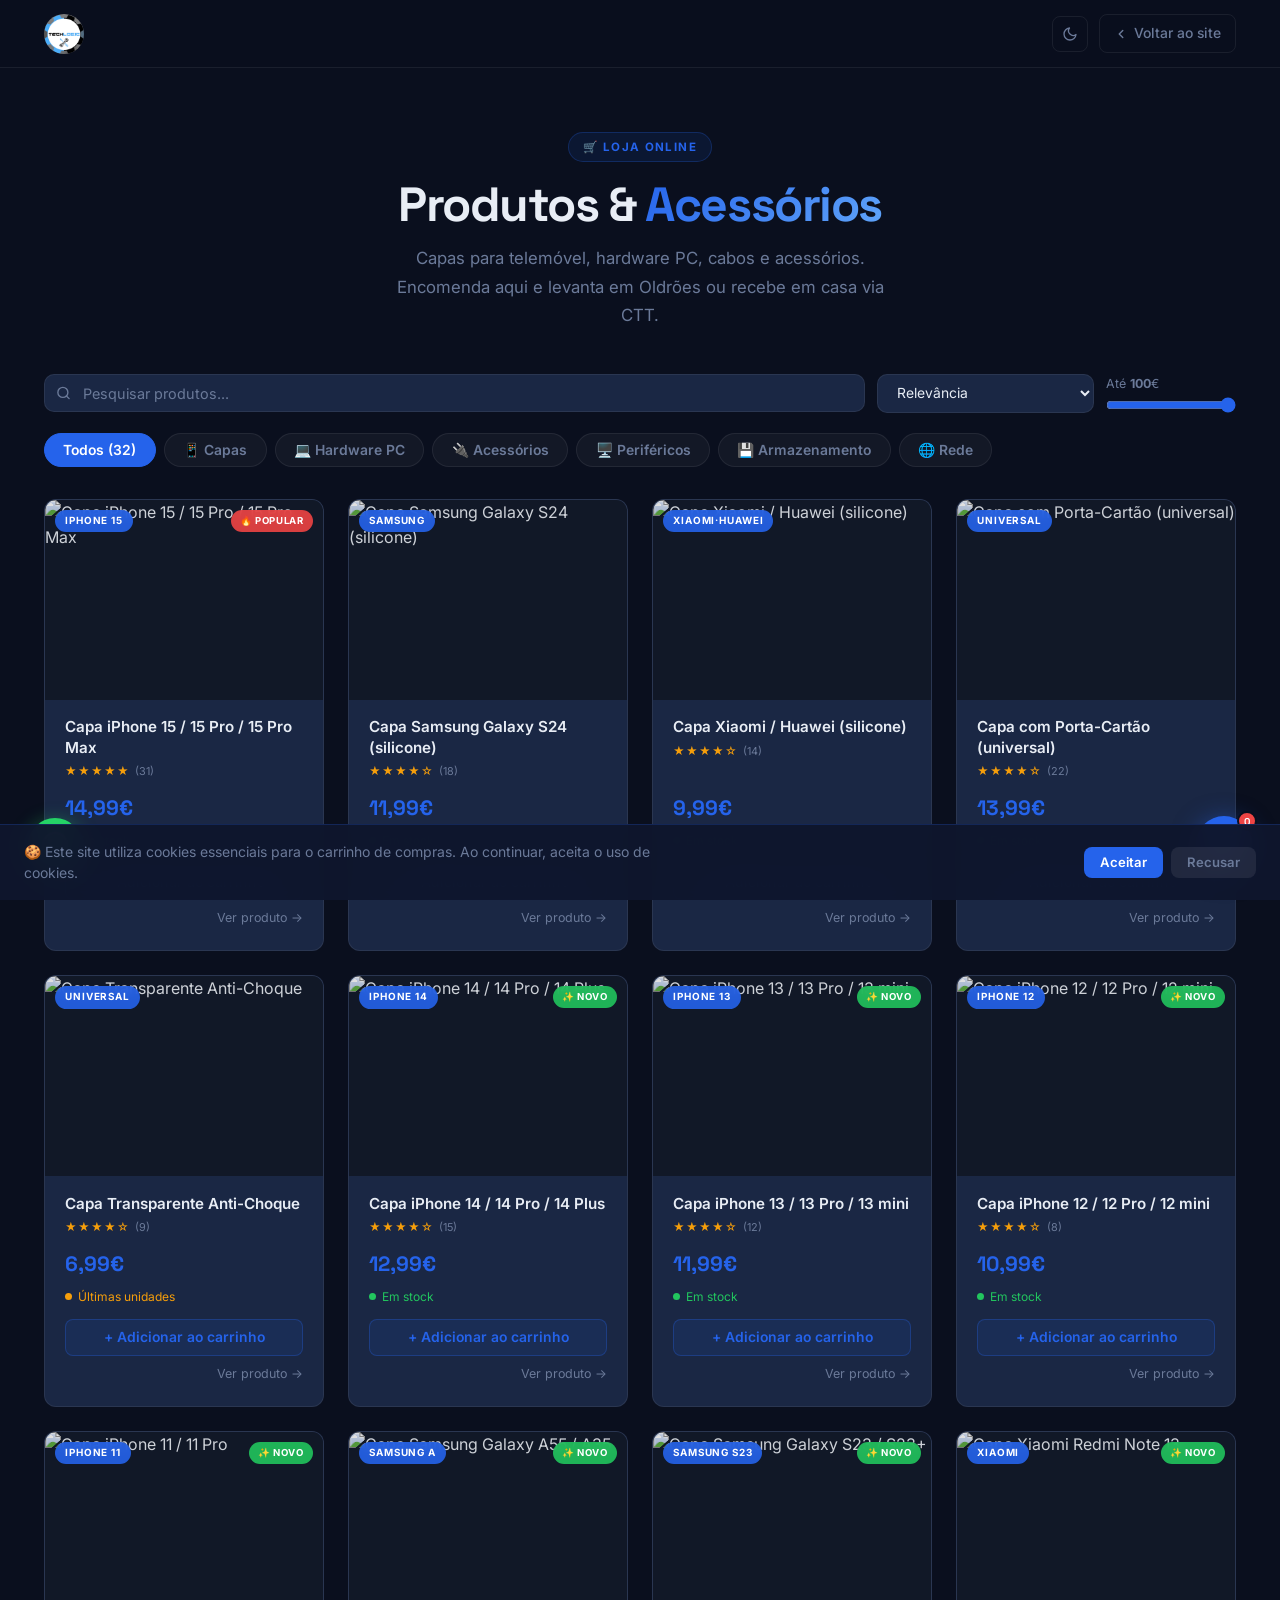
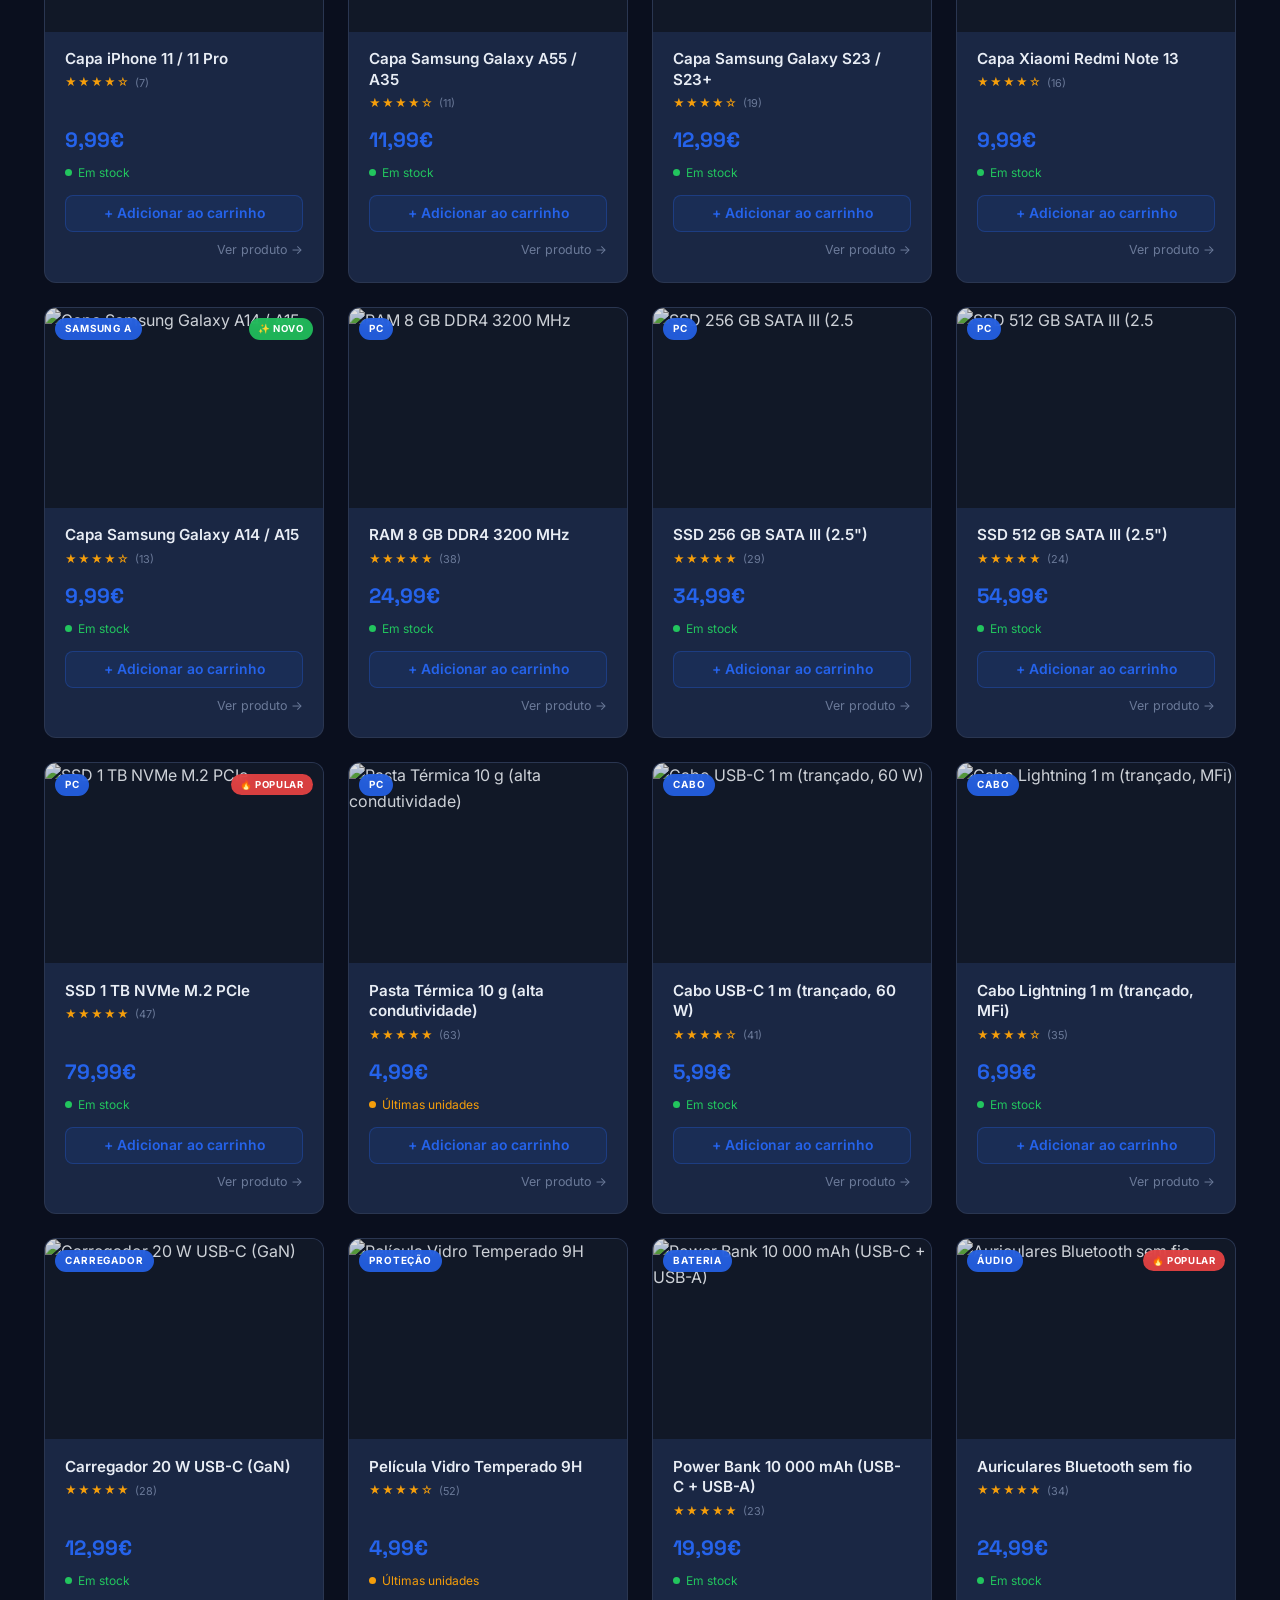
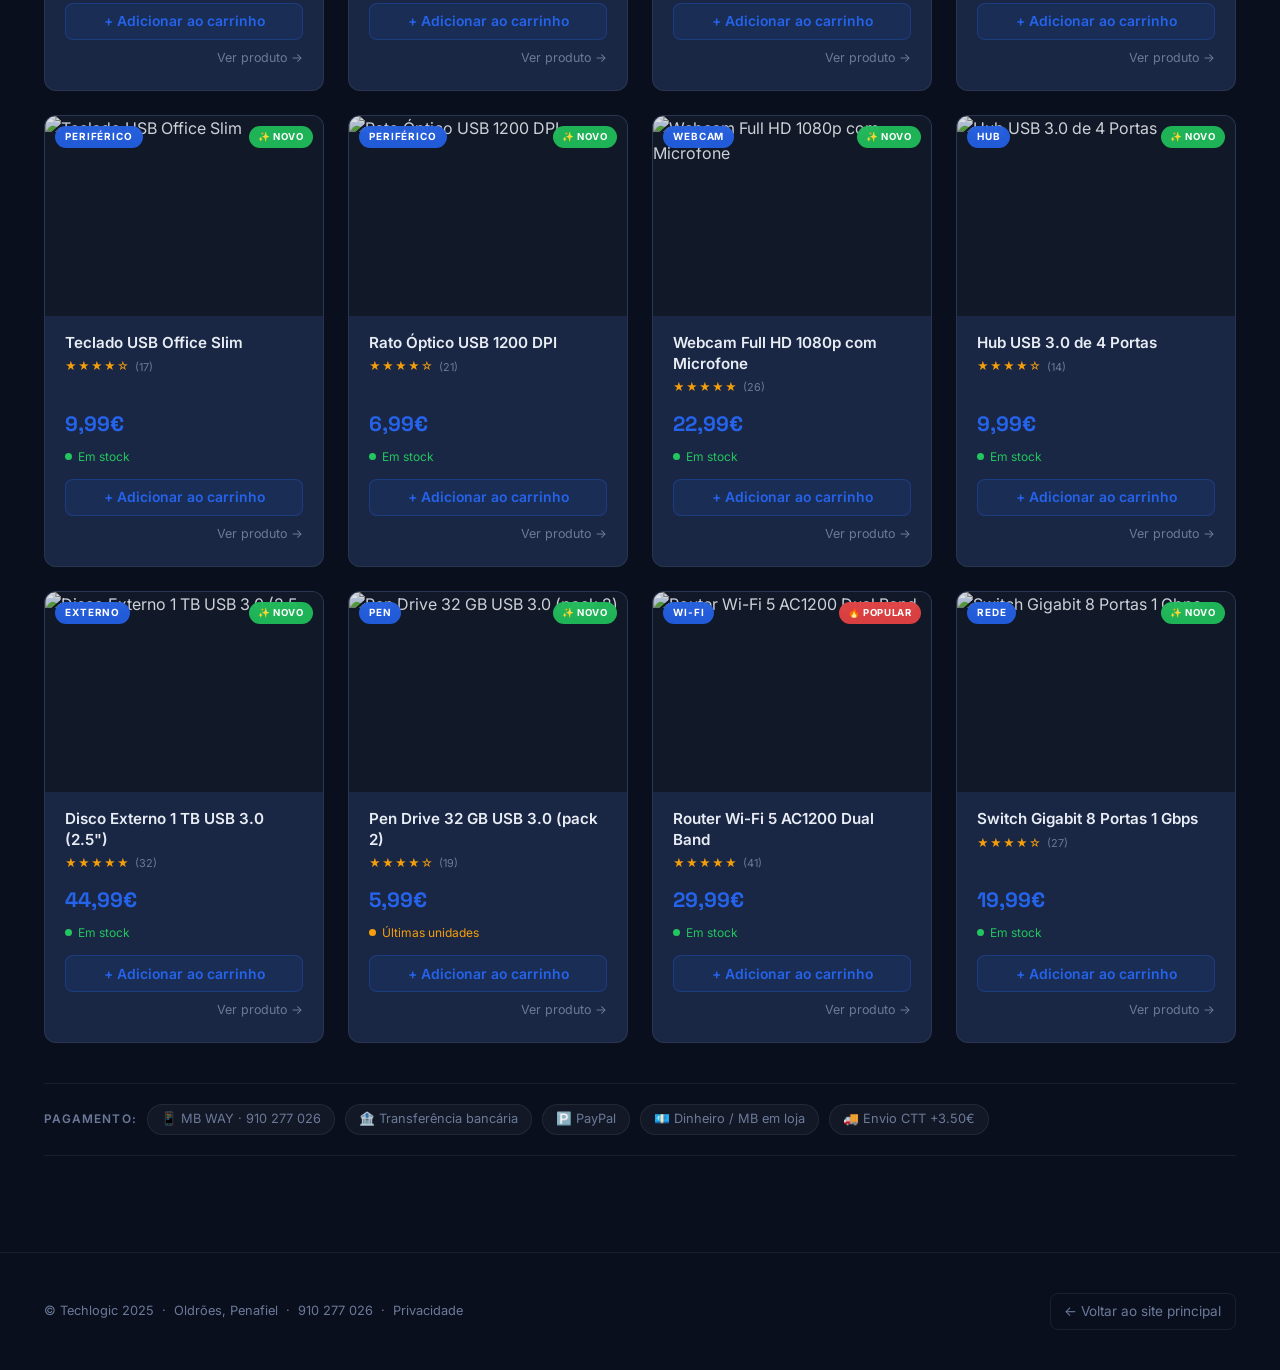
==== commit cc5cde4f: "Add 10 UX improvements: WA FAB, dark/light mode, cookie banner, star ratings, price filter, recently" ====
--- a/loja.html
+++ b/loja.html
@@ -6,6 +6,12 @@
   <title>Loja Online — Techlogic Oldrões</title>
   <meta name="description" content="Loja online da Techlogic. Capas para telemóvel, hardware PC, acessórios e mais. Encomenda online com entrega CTT ou levantamento em loja em Oldrões, Penafiel.">
   <link rel="icon" href="logo.jpg" type="image/jpeg">
+  <meta property="og:type" content="website">
+  <meta property="og:title" content="Loja Techlogic — Capas, Hardware e Acessórios em Oldrões">
+  <meta property="og:description" content="32 produtos: capas iPhone/Samsung, hardware PC, cabos, periféricos. Entrega CTT ou levantamento em Oldrões, Penafiel.">
+  <meta property="og:image" content="https://images.pexels.com/photos/374117/pexels-photo-374117.jpeg">
+  <meta property="og:url" content="https://juniomagalhaes628-cyber.github.io/stitec-infor/loja.html">
+  <meta name="twitter:card" content="summary_large_image">
   <link rel="preconnect" href="https://fonts.googleapis.com">
   <link rel="preconnect" href="https://fonts.gstatic.com" crossorigin>
   <link href="https://fonts.googleapis.com/css2?family=Space+Grotesk:wght@500;600;700&family=Inter:wght@400;500;600&display=swap" rel="stylesheet">
@@ -178,6 +184,44 @@
     @media (max-width: 360px) {
       .shop-grid { grid-template-columns: 1fr 1fr; }
     }
+
+    /* ── Light mode ── */
+    html.light { --bg:#F0F4FF; --card:#FFFFFF; --text:#0D1424; --muted:#4B5A7A; --border:rgba(0,0,0,0.1); }
+    html.light .site-header { background:rgba(240,244,255,0.92); }
+    html.light #shop-search { background:#fff; }
+    html.light #shop-sort { background:#fff; }
+    .icon-sun { display:none; }
+    html.light .icon-moon { display:none; }
+    html.light .icon-sun { display:block; }
+    .theme-toggle { background:none; border:1px solid var(--border); border-radius:8px; width:36px; height:36px; cursor:pointer; color:var(--muted); display:flex; align-items:center; justify-content:center; transition:color 0.2s,border-color 0.2s; flex-shrink:0; }
+    .theme-toggle:hover { color:var(--accent); border-color:rgba(37,99,235,0.4); }
+    .wha-btn { position:fixed; bottom:1.75rem; left:1.75rem; z-index:149; width:54px; height:54px; background:#25D366; border-radius:50%; display:flex; align-items:center; justify-content:center; box-shadow:0 4px 20px rgba(37,211,102,0.45); animation:whaPulse 2.5s ease-in-out infinite; transition:transform 0.2s,box-shadow 0.2s; text-decoration:none; }
+    .wha-btn:hover { transform:scale(1.1); box-shadow:0 6px 28px rgba(37,211,102,0.6); text-decoration:none; }
+    @keyframes whaPulse { 0%,100% { box-shadow:0 4px 20px rgba(37,211,102,0.45),0 0 0 0 rgba(37,211,102,0); } 50% { box-shadow:0 4px 20px rgba(37,211,102,0.45),0 0 0 8px rgba(37,211,102,0.12); } }
+    @media (prefers-reduced-motion:reduce) { .wha-btn { animation:none; } }
+    .cookie-bar { position:fixed; bottom:0; left:0; right:0; z-index:9999; background:rgba(15,22,45,0.97); border-top:1px solid rgba(37,99,235,0.22); padding:1rem 1.5rem; display:flex; align-items:center; gap:1rem; flex-wrap:wrap; justify-content:space-between; transform:translateY(100%); transition:transform 0.4s cubic-bezier(0.16,1,0.3,1); backdrop-filter:blur(14px); -webkit-backdrop-filter:blur(14px); }
+    .cookie-bar.visible { transform:translateY(0); }
+    .cookie-text { font-size:0.875rem; color:var(--muted); line-height:1.55; max-width:680px; }
+    .cookie-btns { display:flex; gap:0.5rem; flex-shrink:0; }
+    .cookie-btn { border:none; border-radius:8px; padding:0.45rem 1rem; font-size:0.82rem; font-weight:600; cursor:pointer; font-family:'Inter',sans-serif; }
+    .cookie-accept { background:var(--accent); color:#fff; }
+    .cookie-decline { background:rgba(255,255,255,0.08); color:var(--muted); }
+    @media (max-width:640px) { .cookie-bar { flex-direction:column; align-items:flex-start; gap:0.75rem; } }
+    .price-filter-wrap { display:flex; flex-direction:column; gap:3px; min-width:130px; }
+    .price-filter-label { font-size:0.78rem; color:var(--muted); white-space:nowrap; }
+    .price-slider { accent-color:var(--accent); width:100%; cursor:pointer; }
+    .product-stars { display:flex; align-items:center; gap:2px; margin-top:0.3rem; font-size:0.7rem; }
+    .stars-filled { color:#F59E0B; letter-spacing:1px; }
+    .stars-count { color:var(--muted); font-size:0.68rem; margin-left:3px; }
+    .recently-section { padding:1.5rem 0 2rem; border-top:1px solid var(--border); }
+    .recently-title { font-size:1rem; font-weight:700; margin-bottom:1rem; }
+    .recently-grid { display:grid; grid-template-columns:repeat(auto-fill,minmax(160px,1fr)); gap:1rem; }
+    .recently-card { background:var(--card); border:1px solid var(--border); border-radius:var(--r); overflow:hidden; cursor:pointer; transition:border-color 0.2s,transform 0.2s; text-decoration:none; display:block; }
+    .recently-card:hover { border-color:rgba(37,99,235,0.4); transform:translateY(-2px); }
+    .recently-img { width:100%; height:100px; object-fit:cover; display:block; }
+    .recently-body { padding:0.6rem 0.75rem; }
+    .recently-name { font-size:0.76rem; font-weight:600; line-height:1.3; color:var(--text); display:-webkit-box; -webkit-line-clamp:2; -webkit-box-orient:vertical; overflow:hidden; }
+    .recently-price { font-size:0.82rem; font-weight:700; color:var(--accent); margin-top:0.25rem; }
   </style>
 </head>
 <body>
@@ -185,10 +229,16 @@
   <header class="site-header">
     <div class="header-inner">
       <a href="index.html" style="line-height:0;"><img src="logo.jpg" alt="Techlogic" class="header-logo-img"></a>
-      <a href="index.html" class="header-back">
-        <svg width="14" height="14" viewBox="0 0 24 24" fill="none" stroke="currentColor" stroke-width="2.5" stroke-linecap="round" stroke-linejoin="round" aria-hidden="true"><polyline points="15 18 9 12 15 6"/></svg>
-        Voltar ao site
-      </a>
+      <div style="display:flex;align-items:center;gap:0.65rem;">
+        <button class="theme-toggle" id="theme-toggle" aria-label="Alternar tema claro/escuro">
+          <svg class="icon-moon" width="16" height="16" viewBox="0 0 24 24" fill="none" stroke="currentColor" stroke-width="2" stroke-linecap="round" stroke-linejoin="round" aria-hidden="true"><path d="M21 12.79A9 9 0 1 1 11.21 3 7 7 0 0 0 21 12.79z"/></svg>
+          <svg class="icon-sun" width="16" height="16" viewBox="0 0 24 24" fill="none" stroke="currentColor" stroke-width="2" stroke-linecap="round" stroke-linejoin="round" aria-hidden="true"><circle cx="12" cy="12" r="5"/><line x1="12" y1="1" x2="12" y2="3"/><line x1="12" y1="21" x2="12" y2="23"/><line x1="4.22" y1="4.22" x2="5.64" y2="5.64"/><line x1="18.36" y1="18.36" x2="19.78" y2="19.78"/><line x1="1" y1="12" x2="3" y2="12"/><line x1="21" y1="12" x2="23" y2="12"/><line x1="4.22" y1="19.78" x2="5.64" y2="18.36"/><line x1="18.36" y1="5.64" x2="19.78" y2="4.22"/></svg>
+        </button>
+        <a href="index.html" class="header-back">
+          <svg width="14" height="14" viewBox="0 0 24 24" fill="none" stroke="currentColor" stroke-width="2.5" stroke-linecap="round" stroke-linejoin="round" aria-hidden="true"><polyline points="15 18 9 12 15 6"/></svg>
+          Voltar ao site
+        </a>
+      </div>
     </div>
   </header>
 
@@ -215,6 +265,10 @@
             <option value="price-desc">Preço ↓ (maior primeiro)</option>
             <option value="name-az">Nome A→Z</option>
           </select>
+          <div class="price-filter-wrap">
+            <span class="price-filter-label">Até <strong id="price-val">100</strong>€</span>
+            <input type="range" id="price-max" min="0" max="100" value="100" step="1" class="price-slider" aria-label="Preço máximo">
+          </div>
         </div>
 
         <div class="shop-tabs" role="tablist" aria-label="Categorias">
@@ -228,6 +282,11 @@
         </div>
 
         <div class="shop-grid" id="shop-grid" aria-live="polite"></div>
+
+        <div id="recently-section" class="recently-section" style="display:none;">
+          <h2 class="recently-title">🕓 Recentemente vistos</h2>
+          <div class="recently-grid" id="recently-grid"></div>
+        </div>
 
         <div class="payment-strip">
           <span class="pay-label">Pagamento:</span>
@@ -244,7 +303,7 @@
   <footer class="site-footer">
     <div class="wrap">
       <div class="footer-inner">
-        <p class="footer-copy">© Techlogic 2025 &nbsp;·&nbsp; Oldrões, Penafiel &nbsp;·&nbsp; <a href="tel:910277026" style="color:var(--muted)">910 277 026</a></p>
+        <p class="footer-copy">© Techlogic 2025 &nbsp;·&nbsp; Oldrões, Penafiel &nbsp;·&nbsp; <a href="tel:910277026" style="color:var(--muted)">910 277 026</a> &nbsp;·&nbsp; <a href="privacidade.html" style="color:var(--muted)">Privacidade</a></p>
         <a href="index.html" class="footer-back">← Voltar ao site principal</a>
       </div>
     </div>
@@ -313,147 +372,161 @@
     </div>
   </div>
 
+  <!-- WhatsApp FAB -->
+  <a href="https://wa.me/351910277026?text=Ol%C3%A1%20Techlogic%2C%20tenho%20uma%20d%C3%BAvida..." target="_blank" rel="noopener noreferrer" class="wha-btn" aria-label="Contactar no WhatsApp">
+    <svg width="26" height="26" viewBox="0 0 24 24" fill="#fff" aria-hidden="true"><path d="M17.472 14.382c-.297-.149-1.758-.867-2.03-.967-.273-.099-.471-.148-.67.15-.197.297-.767.966-.94 1.164-.173.199-.347.223-.644.075-.297-.15-1.255-.463-2.39-1.475-.883-.788-1.48-1.761-1.653-2.059-.173-.297-.018-.458.13-.606.134-.133.298-.347.446-.52.149-.174.198-.298.298-.497.099-.198.05-.371-.025-.52-.075-.149-.669-1.612-.916-2.207-.242-.579-.487-.5-.669-.51-.173-.008-.371-.01-.57-.01-.198 0-.52.074-.792.372-.272.297-1.04 1.016-1.04 2.479 0 1.462 1.065 2.875 1.213 3.074.149.198 2.096 3.2 5.077 4.487.709.306 1.262.489 1.694.625.712.227 1.36.195 1.871.118.571-.085 1.758-.719 2.006-1.413.248-.694.248-1.289.173-1.413-.074-.124-.272-.198-.57-.347m-5.421 7.403h-.004a9.87 9.87 0 0 1-5.031-1.378l-.361-.214-3.741.982.998-3.648-.235-.374a9.86 9.86 0 0 1-1.51-5.26c.001-5.45 4.436-9.884 9.888-9.884 2.64 0 5.122 1.03 6.988 2.898a9.825 9.825 0 0 1 2.893 6.994c-.003 5.45-4.437 9.884-9.885 9.884m8.413-18.297A11.815 11.815 0 0 0 12.05 0C5.495 0 .16 5.335.157 11.892c0 2.096.547 4.142 1.588 5.945L.057 24l6.305-1.654a11.882 11.882 0 0 0 5.683 1.448h.005c6.554 0 11.89-5.335 11.893-11.893a11.821 11.821 0 0 0-3.48-8.413Z"/></svg>
+  </a>
+
+  <!-- Cookie banner -->
+  <div class="cookie-bar" id="cookie-bar" role="dialog" aria-label="Aviso de cookies" aria-live="polite">
+    <p class="cookie-text">🍪 Este site utiliza cookies essenciais para o carrinho de compras. Ao continuar, aceita o uso de cookies.</p>
+    <div class="cookie-btns">
+      <button class="cookie-btn cookie-accept" id="cookie-accept">Aceitar</button>
+      <button class="cookie-btn cookie-decline" id="cookie-decline">Recusar</button>
+    </div>
+  </div>
+
   <script>
     (function() {
       const PRODUCTS = [
         /* ── Capas ── */
-        { id:1,  cat:'capas', name:'Capa iPhone 15 / 15 Pro / 15 Pro Max', price:14.99, badge:'iPhone 15', hot:'popular', stock:'disponivel',
+        { id:1,  cat:'capas', name:'Capa iPhone 15 / 15 Pro / 15 Pro Max', price:14.99, badge:'iPhone 15', hot:'popular', stock:'disponivel', rating:4.5, reviews:31,
           img:'https://images.pexels.com/photos/18423742/pexels-photo-18423742.jpeg?auto=compress&cs=tinysrgb&w=400&h=300&fit=crop',
           desc:'Capa resistente para iPhone 15, 15 Pro e 15 Pro Max com proteção reforçada nos cantos e design elegante que valoriza o teu telemóvel.',
           features:['Compatível com iPhone 15, 15 Pro e 15 Pro Max','Proteção anti-impacto nos cantos','Material TPU premium','Acesso total a todos os botões e portas'] },
-        { id:2,  cat:'capas', name:'Capa Samsung Galaxy S24 (silicone)', price:11.99, badge:'Samsung', stock:'disponivel',
+        { id:2,  cat:'capas', name:'Capa Samsung Galaxy S24 (silicone)', price:11.99, badge:'Samsung', stock:'disponivel', rating:4.3, reviews:18,
           img:'https://images.unsplash.com/photo-1610945415295-d9bbf067e59c?w=400&h=300&fit=crop&q=80',
           desc:'Capa de silicone macio para Samsung Galaxy S24 que protege sem adicionar volume. Toque suave e antiderrapante.',
           features:['Silicone premium de alta qualidade','Proteção lateral e traseira','Antiderrapante','Compatível com carregamento sem fios'] },
-        { id:3,  cat:'capas', name:'Capa Xiaomi / Huawei (silicone)', price:9.99, badge:'Xiaomi·Huawei', stock:'disponivel',
+        { id:3,  cat:'capas', name:'Capa Xiaomi / Huawei (silicone)', price:9.99, badge:'Xiaomi·Huawei', stock:'disponivel', rating:4.1, reviews:14,
           img:'https://images.pexels.com/photos/969462/pexels-photo-969462.jpeg?auto=compress&cs=tinysrgb&w=400&h=300&fit=crop',
           desc:'Capa de silicone universal compatível com vários modelos Xiaomi e Huawei. Proteção eficaz ao melhor preço.',
           features:['Compatível com múltiplos modelos','Silicone flexível resistente','Proteção completa traseira e lados','Leveza e ergonomia'] },
-        { id:4,  cat:'capas', name:'Capa com Porta-Cartão (universal)', price:13.99, badge:'Universal', stock:'disponivel',
+        { id:4,  cat:'capas', name:'Capa com Porta-Cartão (universal)', price:13.99, badge:'Universal', stock:'disponivel', rating:4.4, reviews:22,
           img:'https://images.pexels.com/photos/374004/pexels-photo-374004.jpeg?auto=compress&cs=tinysrgb&w=400&h=300&fit=crop',
           desc:'Capa universal com porta-cartão integrado para transportar cartões de crédito ou identidade. Funcionalidade e proteção num só.',
           features:['Porta-cartão integrado (1–3 cartões)','Compatível com a maioria dos smartphones','Material resistente tipo carteira','Fecho seguro magnético'] },
-        { id:5,  cat:'capas', name:'Capa Transparente Anti-Choque', price:6.99, badge:'Universal', stock:'ultimas',
+        { id:5,  cat:'capas', name:'Capa Transparente Anti-Choque', price:6.99, badge:'Universal', stock:'ultimas', rating:4.0, reviews:9,
           img:'https://images.pexels.com/photos/7742552/pexels-photo-7742552.jpeg?auto=compress&cs=tinysrgb&w=400&h=300&fit=crop',
           desc:'Capa transparente de policarbonato rígido que protege o teu telemóvel sem esconder o seu design original.',
           features:['Policarbonato transparente resistente','Anti-amarelecimento','Proteção contra quedas até 1 m','Compatível com a maioria dos smartphones'] },
 
-        { id:25, cat:'capas', name:'Capa iPhone 14 / 14 Pro / 14 Plus', price:12.99, badge:'iPhone 14', hot:'novo', stock:'disponivel',
+        { id:25, cat:'capas', name:'Capa iPhone 14 / 14 Pro / 14 Plus', price:12.99, badge:'iPhone 14', hot:'novo', stock:'disponivel', rating:4.2, reviews:15,
           img:'https://images.pexels.com/photos/14238851/pexels-photo-14238851.jpeg?auto=compress&cs=tinysrgb&w=400&h=300&fit=crop',
           desc:'Capa para iPhone 14, 14 Pro e 14 Plus com proteção completa e design slim. Disponível em várias cores.',
           features:['Compatível com iPhone 14, 14 Pro e 14 Plus','Material TPU flexível de alta qualidade','Proteção anti-impacto','Acesso total a câmara e botões'] },
-        { id:26, cat:'capas', name:'Capa iPhone 13 / 13 Pro / 13 mini', price:11.99, badge:'iPhone 13', hot:'novo', stock:'disponivel',
+        { id:26, cat:'capas', name:'Capa iPhone 13 / 13 Pro / 13 mini', price:11.99, badge:'iPhone 13', hot:'novo', stock:'disponivel', rating:4.1, reviews:12,
           img:'https://images.pexels.com/photos/1670768/pexels-photo-1670768.jpeg?auto=compress&cs=tinysrgb&w=400&h=300&fit=crop',
           desc:'Capa para iPhone 13, 13 Pro e 13 mini — proteção robusta com acabamento premium. Vários modelos disponíveis.',
           features:['Compatível com iPhone 13, 13 Pro e 13 mini','Proteção anti-choque','Acabamento premium','Acesso total a todos os botões'] },
-        { id:27, cat:'capas', name:'Capa iPhone 12 / 12 Pro / 12 mini', price:10.99, badge:'iPhone 12', hot:'novo', stock:'disponivel',
+        { id:27, cat:'capas', name:'Capa iPhone 12 / 12 Pro / 12 mini', price:10.99, badge:'iPhone 12', hot:'novo', stock:'disponivel', rating:4.0, reviews:8,
           img:'https://images.pexels.com/photos/374117/pexels-photo-374117.jpeg?auto=compress&cs=tinysrgb&w=400&h=300&fit=crop',
           desc:'Capa para iPhone 12, 12 Pro e 12 mini. Proteção eficaz com design elegante e leveza excepcional.',
           features:['Compatível com iPhone 12, 12 Pro e 12 mini','Material TPU resistente','Proteção lateral e traseira completa','Compatível com MagSafe'] },
-        { id:28, cat:'capas', name:'Capa iPhone 11 / 11 Pro', price:9.99, badge:'iPhone 11', hot:'novo', stock:'disponivel',
+        { id:28, cat:'capas', name:'Capa iPhone 11 / 11 Pro', price:9.99, badge:'iPhone 11', hot:'novo', stock:'disponivel', rating:3.9, reviews:7,
           img:'https://images.pexels.com/photos/7742552/pexels-photo-7742552.jpeg?auto=compress&cs=tinysrgb&w=400&h=300&fit=crop',
           desc:'Capa para iPhone 11 e 11 Pro — proteção sólida ao melhor preço para modelos anteriores em excelente estado.',
           features:['Compatível com iPhone 11 e 11 Pro','TPU slim de qualidade','Proteção anti-impacto','Acesso total a câmara e conectores'] },
 
-        { id:29, cat:'capas', name:'Capa Samsung Galaxy A55 / A35', price:11.99, badge:'Samsung A', hot:'novo', stock:'disponivel',
+        { id:29, cat:'capas', name:'Capa Samsung Galaxy A55 / A35', price:11.99, badge:'Samsung A', hot:'novo', stock:'disponivel', rating:4.3, reviews:11,
           img:'https://images.pexels.com/photos/5750001/pexels-photo-5750001.jpeg?auto=compress&cs=tinysrgb&w=400&h=300&fit=crop',
           desc:'Capa para Samsung Galaxy A55 e A35 — um dos modelos mid-range mais vendidos. Proteção resistente com acabamento premium.',
           features:['Compatível com Galaxy A55 e A35','Material TPU flexível resistente','Proteção anti-choque nos cantos','Acesso total a câmara e botões'] },
-        { id:30, cat:'capas', name:'Capa Samsung Galaxy S23 / S23+', price:12.99, badge:'Samsung S23', hot:'novo', stock:'disponivel',
+        { id:30, cat:'capas', name:'Capa Samsung Galaxy S23 / S23+', price:12.99, badge:'Samsung S23', hot:'novo', stock:'disponivel', rating:4.4, reviews:19,
           img:'https://images.pexels.com/photos/5886041/pexels-photo-5886041.jpeg?auto=compress&cs=tinysrgb&w=400&h=300&fit=crop',
           desc:'Capa para Samsung Galaxy S23 e S23+ com proteção completa e design elegante. Compatível com carregamento sem fios.',
           features:['Compatível com Galaxy S23 e S23+','Silicone premium antiderrapante','Proteção lateral e traseira','Compatível com carregamento sem fios'] },
-        { id:31, cat:'capas', name:'Capa Xiaomi Redmi Note 13', price:9.99, badge:'Xiaomi', hot:'novo', stock:'disponivel',
+        { id:31, cat:'capas', name:'Capa Xiaomi Redmi Note 13', price:9.99, badge:'Xiaomi', hot:'novo', stock:'disponivel', rating:4.2, reviews:16,
           img:'https://images.pexels.com/photos/969462/pexels-photo-969462.jpeg?auto=compress&cs=tinysrgb&w=400&h=300&fit=crop',
           desc:'Capa para Xiaomi Redmi Note 13 — um dos smartphones mais vendidos de 2024. Proteção eficaz ao melhor preço.',
           features:['Específica para Redmi Note 13','TPU flexível resistente','Proteção anti-choque','Acesso a câmara tripla e todas as portas'] },
-        { id:32, cat:'capas', name:'Capa Samsung Galaxy A14 / A15', price:9.99, badge:'Samsung A', hot:'novo', stock:'disponivel',
+        { id:32, cat:'capas', name:'Capa Samsung Galaxy A14 / A15', price:9.99, badge:'Samsung A', hot:'novo', stock:'disponivel', rating:4.1, reviews:13,
           img:'https://images.pexels.com/photos/3945654/pexels-photo-3945654.jpeg?auto=compress&cs=tinysrgb&w=400&h=300&fit=crop',
           desc:'Capa para Samsung Galaxy A14 e A15 — modelos de entrada muito populares. Proteção completa ao melhor preço.',
           features:['Compatível com Galaxy A14 e A15','Material TPU resistente','Design slim e leveza','Proteção lateral e traseira completa'] },
 
         /* ── Hardware PC ── */
-        { id:6,  cat:'hardware', name:'RAM 8 GB DDR4 3200 MHz', price:24.99, badge:'PC', stock:'disponivel',
+        { id:6,  cat:'hardware', name:'RAM 8 GB DDR4 3200 MHz', price:24.99, badge:'PC', stock:'disponivel', rating:4.7, reviews:38,
           img:'https://images.pexels.com/photos/23941163/pexels-photo-23941163.jpeg?auto=compress&cs=tinysrgb&w=400&h=300&fit=crop',
           desc:'Módulo de memória RAM DDR4 de 8 GB a 3200 MHz para upgrade de desktop. Aumenta a velocidade do teu PC imediatamente.',
           features:['8 GB DDR4 3200 MHz','Tensão 1.35 V','Compatível com Intel e AMD','Latência CL22'] },
-        { id:7,  cat:'hardware', name:'SSD 256 GB SATA III (2.5")', price:34.99, badge:'PC', stock:'disponivel',
+        { id:7,  cat:'hardware', name:'SSD 256 GB SATA III (2.5")', price:34.99, badge:'PC', stock:'disponivel', rating:4.6, reviews:29,
           img:'https://images.unsplash.com/photo-1597225244516-7b772991d4f5?w=400&h=300&fit=crop&q=80',
           desc:'SSD 2.5" SATA III de 256 GB para substituição de disco rígido. Leitura sequencial até 550 MB/s.',
           features:['256 GB de capacidade','SATA III 6Gb/s','Leitura sequencial até 550 MB/s','Compatível com Windows e macOS'] },
-        { id:8,  cat:'hardware', name:'SSD 512 GB SATA III (2.5")', price:54.99, badge:'PC', stock:'disponivel',
+        { id:8,  cat:'hardware', name:'SSD 512 GB SATA III (2.5")', price:54.99, badge:'PC', stock:'disponivel', rating:4.7, reviews:24,
           img:'https://images.unsplash.com/photo-1617042375876-a13e36732a04?w=400&h=300&fit=crop&q=80',
           desc:'SSD 2.5" SATA III de 512 GB para mais espaço de armazenamento rápido. Ideal para upgrade de portátil ou desktop.',
           features:['512 GB de capacidade','SATA III 6Gb/s','Leitura sequencial até 550 MB/s','Escrita sequencial até 500 MB/s'] },
-        { id:9,  cat:'hardware', name:'SSD 1 TB NVMe M.2 PCIe', price:79.99, badge:'PC', hot:'popular', stock:'disponivel',
+        { id:9,  cat:'hardware', name:'SSD 1 TB NVMe M.2 PCIe', price:79.99, badge:'PC', hot:'popular', stock:'disponivel', rating:4.9, reviews:47,
           img:'https://images.pexels.com/photos/5222605/pexels-photo-5222605.jpeg?auto=compress&cs=tinysrgb&w=400&h=300&fit=crop',
           desc:'SSD NVMe M.2 PCIe de 1 TB ultra-rápido. Velocidades de leitura até 3500 MB/s — ideal para gaming e edição.',
           features:['1 TB de capacidade','Interface PCIe NVMe M.2','Leitura sequencial até 3500 MB/s','Compatível com PCIe 3.0 e 4.0'] },
-        { id:10, cat:'hardware', name:'Pasta Térmica 10 g (alta condutividade)', price:4.99, badge:'PC', stock:'ultimas',
+        { id:10, cat:'hardware', name:'Pasta Térmica 10 g (alta condutividade)', price:4.99, badge:'PC', stock:'ultimas', rating:4.5, reviews:63,
           img:'https://images.pexels.com/photos/6636463/pexels-photo-6636463.jpeg?auto=compress&cs=tinysrgb&w=400&h=300&fit=crop',
           desc:'Pasta térmica de alta condutividade para CPU e GPU. Garante temperaturas mais baixas e maior durabilidade do equipamento.',
           features:['Condutividade térmica 8.5 W/m·K','Seringa de 10 g','Para CPU, GPU e outros chips','Fácil aplicação'] },
 
         /* ── Acessórios ── */
-        { id:11, cat:'acessorios', name:'Cabo USB-C 1 m (trançado, 60 W)', price:5.99, badge:'Cabo', stock:'disponivel',
+        { id:11, cat:'acessorios', name:'Cabo USB-C 1 m (trançado, 60 W)', price:5.99, badge:'Cabo', stock:'disponivel', rating:4.3, reviews:41,
           img:'https://images.pexels.com/photos/3921711/pexels-photo-3921711.jpeg?auto=compress&cs=tinysrgb&w=400&h=300&fit=crop',
           desc:'Cabo USB-C trançado de 1 metro com suporte a carga rápida até 60 W. Durável e compatível com a maioria dos dispositivos.',
           features:['Comprimento 1 metro','Carga rápida até 60 W','Revestimento em nylon trançado','Compatível com USB-C universalmente'] },
-        { id:12, cat:'acessorios', name:'Cabo Lightning 1 m (trançado, MFi)', price:6.99, badge:'Cabo', stock:'disponivel',
+        { id:12, cat:'acessorios', name:'Cabo Lightning 1 m (trançado, MFi)', price:6.99, badge:'Cabo', stock:'disponivel', rating:4.4, reviews:35,
           img:'https://images.pexels.com/photos/914912/pexels-photo-914912.jpeg?auto=compress&cs=tinysrgb&w=400&h=300&fit=crop',
           desc:'Cabo Lightning trançado de 1 metro certificado MFi para iPhone e iPad. Garantia de compatibilidade com todos os dispositivos Apple.',
           features:['Comprimento 1 metro','Certificação MFi Apple','Revestimento em nylon trançado','Suporte a carga rápida 20 W'] },
-        { id:13, cat:'acessorios', name:'Carregador 20 W USB-C (GaN)', price:12.99, badge:'Carregador', stock:'disponivel',
+        { id:13, cat:'acessorios', name:'Carregador 20 W USB-C (GaN)', price:12.99, badge:'Carregador', stock:'disponivel', rating:4.6, reviews:28,
           img:'https://images.unsplash.com/photo-1585338816079-6e52f9697f7d?w=400&h=300&fit=crop&q=80',
           desc:'Carregador compacto GaN 20 W com porta USB-C para carga rápida de iPhone, iPad e Android. Mais pequeno que carregadores tradicionais.',
           features:['Potência 20 W','Tecnologia GaN (Nitreto de Gálio)','Porta USB-C Power Delivery','Certificação CE'] },
-        { id:14, cat:'acessorios', name:'Película Vidro Temperado 9H', price:4.99, badge:'Proteção', stock:'ultimas',
+        { id:14, cat:'acessorios', name:'Película Vidro Temperado 9H', price:4.99, badge:'Proteção', stock:'ultimas', rating:4.2, reviews:52,
           img:'https://images.unsplash.com/photo-1512499617640-c74ae3a79d37?w=400&h=300&fit=crop&q=80',
           desc:'Película de vidro temperado 9H para proteção máxima do ecrã contra riscos e quedas. Ultra-fina e invisível.',
           features:['Dureza 9H (resistente a riscos)','Espessura 0.33 mm','99% de transparência','Instalação sem bolhas de ar'] },
-        { id:15, cat:'acessorios', name:'Power Bank 10 000 mAh (USB-C + USB-A)', price:19.99, badge:'Bateria', stock:'disponivel',
+        { id:15, cat:'acessorios', name:'Power Bank 10 000 mAh (USB-C + USB-A)', price:19.99, badge:'Bateria', stock:'disponivel', rating:4.5, reviews:23,
           img:'https://images.unsplash.com/photo-1609091839311-d5365f9ff1c5?w=400&h=300&fit=crop&q=80',
           desc:'Bateria portátil de 10 000 mAh com saídas USB-C e USB-A para carregar todos os teus dispositivos em viagem.',
           features:['Capacidade 10 000 mAh','Saída USB-C e USB-A','Entrada USB-C para recarregar','LED indicador de nível de carga'] },
-        { id:16, cat:'acessorios', name:'Auriculares Bluetooth sem fio', price:24.99, badge:'Áudio', hot:'popular', stock:'disponivel',
+        { id:16, cat:'acessorios', name:'Auriculares Bluetooth sem fio', price:24.99, badge:'Áudio', hot:'popular', stock:'disponivel', rating:4.8, reviews:34,
           img:'https://images.unsplash.com/photo-1505740420928-5e560c06d30e?w=400&h=300&fit=crop&q=80',
           desc:'Auriculares Bluetooth sem fio com cancelamento de ruído passivo. Autonomia até 20 horas e som de qualidade premium.',
           features:['Bluetooth 5.0','Autonomia até 20 horas','Microfone integrado para chamadas','Almofadas memory foam'] },
 
         /* ── Periféricos ── */
-        { id:17, cat:'perifericos', name:'Teclado USB Office Slim', price:9.99, badge:'Periférico', hot:'novo', stock:'disponivel',
+        { id:17, cat:'perifericos', name:'Teclado USB Office Slim', price:9.99, badge:'Periférico', hot:'novo', stock:'disponivel', rating:4.2, reviews:17,
           img:'https://images.pexels.com/photos/785429/pexels-photo-785429.jpeg?auto=compress&cs=tinysrgb&w=400&h=300&fit=crop',
           desc:'Teclado USB slim de escritório com teclas de membrana silenciosas. Ergonómico e prático para uso diário em casa ou escritório.',
           features:['Interface USB plug-and-play','Teclas de membrana silenciosas','Design ultrafino e ergonómico','Compatível com Windows e macOS'] },
-        { id:18, cat:'perifericos', name:'Rato Óptico USB 1200 DPI', price:6.99, badge:'Periférico', hot:'novo', stock:'disponivel',
+        { id:18, cat:'perifericos', name:'Rato Óptico USB 1200 DPI', price:6.99, badge:'Periférico', hot:'novo', stock:'disponivel', rating:4.3, reviews:21,
           img:'https://images.pexels.com/photos/3946013/pexels-photo-3946013.jpeg?auto=compress&cs=tinysrgb&w=400&h=300&fit=crop',
           desc:'Rato óptico USB com resolução de 1200 DPI para precisão no trabalho e jogos casuais. Leve e confortável para uso prolongado.',
           features:['Resolução 1200 DPI','Interface USB','Sensor óptico de alta precisão','Design ambidextro ergonómico'] },
-        { id:19, cat:'perifericos', name:'Webcam Full HD 1080p com Microfone', price:22.99, badge:'Webcam', hot:'novo', stock:'disponivel',
+        { id:19, cat:'perifericos', name:'Webcam Full HD 1080p com Microfone', price:22.99, badge:'Webcam', hot:'novo', stock:'disponivel', rating:4.5, reviews:26,
           img:'https://images.pexels.com/photos/15399856/pexels-photo-15399856.jpeg?auto=compress&cs=tinysrgb&w=400&h=300&fit=crop',
           desc:'Webcam USB Full HD 1080p com microfone integrado para videoconferências e teletrabalho. Instalação plug-and-play sem drivers.',
           features:['Resolução Full HD 1080p a 30fps','Microfone integrado com redução de ruído','Clip universal para monitor ou portátil','Plug-and-play, sem drivers'] },
-        { id:20, cat:'perifericos', name:'Hub USB 3.0 de 4 Portas', price:9.99, badge:'Hub', hot:'novo', stock:'disponivel',
+        { id:20, cat:'perifericos', name:'Hub USB 3.0 de 4 Portas', price:9.99, badge:'Hub', hot:'novo', stock:'disponivel', rating:4.1, reviews:14,
           img:'https://images.pexels.com/photos/4195404/pexels-photo-4195404.jpeg?auto=compress&cs=tinysrgb&w=400&h=300&fit=crop',
           desc:'Hub USB 3.0 de 4 portas que transforma uma porta USB em quatro. Ideal para portáteis com poucas entradas USB.',
           features:['4 portas USB 3.0 (até 5 Gbps)','Cabo USB-A integrado','Retrocompatível com USB 2.0','Plug-and-play sem drivers'] },
 
         /* ── Armazenamento ── */
-        { id:21, cat:'armazenamento', name:'Disco Externo 1 TB USB 3.0 (2.5")', price:44.99, badge:'Externo', hot:'novo', stock:'disponivel',
+        { id:21, cat:'armazenamento', name:'Disco Externo 1 TB USB 3.0 (2.5")', price:44.99, badge:'Externo', hot:'novo', stock:'disponivel', rating:4.6, reviews:32,
           img:'https://images.pexels.com/photos/5951759/pexels-photo-5951759.jpeg?auto=compress&cs=tinysrgb&w=400&h=300&fit=crop',
           desc:'Disco rígido externo portátil de 1 TB USB 3.0 para backup de dados, fotos e vídeos. Alimentado pelo USB, sem fonte extra.',
           features:['1 TB de capacidade','USB 3.0 (retrocompatível com 2.0)','Alimentado pelo USB','Compatível com Windows, macOS e Linux'] },
-        { id:22, cat:'armazenamento', name:'Pen Drive 32 GB USB 3.0 (pack 2)', price:5.99, badge:'Pen', hot:'novo', stock:'ultimas',
+        { id:22, cat:'armazenamento', name:'Pen Drive 32 GB USB 3.0 (pack 2)', price:5.99, badge:'Pen', hot:'novo', stock:'ultimas', rating:4.0, reviews:19,
           img:'https://images.pexels.com/photos/5474288/pexels-photo-5474288.jpeg?auto=compress&cs=tinysrgb&w=400&h=300&fit=crop',
           desc:'Pack de 2 pens drive de 32 GB USB 3.0 para transferência rápida de ficheiros. Pequenas, leves e universais.',
           features:['32 GB de capacidade cada','USB 3.0 — leitura até 100 MB/s','Pack de 2 unidades','Compatível com Windows, macOS e Linux'] },
 
         /* ── Rede ── */
-        { id:23, cat:'rede', name:'Router Wi-Fi 5 AC1200 Dual Band', price:29.99, badge:'Wi-Fi', hot:'popular', stock:'disponivel',
+        { id:23, cat:'rede', name:'Router Wi-Fi 5 AC1200 Dual Band', price:29.99, badge:'Wi-Fi', hot:'popular', stock:'disponivel', rating:4.7, reviews:41,
           img:'https://images.pexels.com/photos/4218546/pexels-photo-4218546.jpeg?auto=compress&cs=tinysrgb&w=400&h=300&fit=crop',
           desc:'Router Wi-Fi 5 AC1200 Dual Band para velocidades rápidas em toda a casa. Bandas 2.4 GHz + 5 GHz para mais flexibilidade.',
           features:['Wi-Fi 5 AC1200 Dual Band','Bandas 2.4 GHz + 5 GHz','4 antenas omnidireccionais','1 porta WAN + 4 portas LAN Gigabit'] },
-        { id:24, cat:'rede', name:'Switch Gigabit 8 Portas 1 Gbps', price:19.99, badge:'Rede', hot:'novo', stock:'disponivel',
+        { id:24, cat:'rede', name:'Switch Gigabit 8 Portas 1 Gbps', price:19.99, badge:'Rede', hot:'novo', stock:'disponivel', rating:4.4, reviews:27,
           img:'https://images.pexels.com/photos/2881224/pexels-photo-2881224.jpeg?auto=compress&cs=tinysrgb&w=400&h=300&fit=crop',
           desc:'Switch de rede Gigabit com 8 portas de 1 Gbps para criar ou expandir uma rede com fios em casa ou escritório.',
           features:['8 portas Gigabit Ethernet (1 Gbps)','Plug-and-play, sem configuração','LED de estado por porta','Carcaça metálica robusta'] },
@@ -491,6 +564,7 @@
         if (!grid) return;
         const query = (document.getElementById('shop-search')?.value || '').toLowerCase().trim();
         const sortVal = document.getElementById('shop-sort')?.value || 'default';
+        const maxPrice = parseFloat(document.getElementById('price-max')?.value ?? 999);
         let list = (cat === 'all' ? [...PRODUCTS] : PRODUCTS.filter(p => p.cat === cat));
         if (query) {
           list = list.filter(p =>
@@ -498,6 +572,7 @@
             p.badge.toLowerCase().includes(query)
           );
         }
+        if (maxPrice < 100) list = list.filter(p => p.price <= maxPrice);
         if (sortVal === 'price-asc')  list.sort((a,b) => a.price - b.price);
         else if (sortVal === 'price-desc') list.sort((a,b) => b.price - a.price);
         else if (sortVal === 'name-az')    list.sort((a,b) => a.name.localeCompare(b.name,'pt'));
@@ -516,6 +591,7 @@
           const isEsgotado = p.stock === 'esgotado';
           const hotBadge = p.hot ? `<span class="product-hot ${p.hot}">${HOT_LABEL[p.hot]}</span>` : '';
           const stockHtml = STOCK_HTML[p.stock] || '';
+          const starsHtml = p.rating ? `<div class="product-stars"><span class="stars-filled">${'★'.repeat(Math.round(p.rating))}${'☆'.repeat(5-Math.round(p.rating))}</span><span class="stars-count">(${p.reviews})</span></div>` : '';
           return `<div class="product-card" data-id="${p.id}">
             <div class="product-img-wrap">
               <img src="${p.img}" alt="${p.name}" class="product-img" loading="lazy" width="400" height="200">
@@ -524,6 +600,7 @@
             </div>
             <div class="product-body">
               <div class="product-name">${p.name}</div>
+              ${starsHtml}
               <div class="product-price">${p.price.toFixed(2).replace('.',',')}€</div>
               ${stockHtml}
               <button class="product-add${inCart ? ' added' : ''}" data-id="${p.id}"${isEsgotado ? ' disabled' : ''}>
@@ -684,6 +761,11 @@
         renderProducts(currentCat);
       });
 
+      document.getElementById('price-max')?.addEventListener('input', e => {
+        document.getElementById('price-val').textContent = e.target.value;
+        renderProducts(currentCat);
+      });
+
       document.getElementById('cart-fab')?.addEventListener('click', openCart);
       document.getElementById('cart-close')?.addEventListener('click', closeCart);
       document.getElementById('cart-overlay')?.addEventListener('click', closeCart);
@@ -710,6 +792,49 @@
 
       renderProducts('all');
       updateBadge();
+
+      function renderRecentlyViewed() {
+        const ids = JSON.parse(localStorage.getItem('techlogic_viewed') || '[]');
+        const prods = ids.map(id => PRODUCTS.find(p => p.id === id)).filter(Boolean).slice(0, 4);
+        const section = document.getElementById('recently-section');
+        const grid = document.getElementById('recently-grid');
+        if (!section || !grid || prods.length === 0) return;
+        section.style.display = '';
+        grid.innerHTML = prods.map(p => `<a href="produto.html?id=${p.id}" class="recently-card">
+          <img src="${p.img}" alt="${p.name}" class="recently-img" loading="lazy">
+          <div class="recently-body">
+            <div class="recently-name">${p.name}</div>
+            <div class="recently-price">${p.price.toFixed(2).replace('.',',')}€</div>
+          </div>
+        </a>`).join('');
+      }
+      renderRecentlyViewed();
+    })();
+
+    (function() {
+      const btn = document.getElementById('theme-toggle');
+      const root = document.documentElement;
+      if (localStorage.getItem('theme') === 'light') root.classList.add('light');
+      btn?.addEventListener('click', () => {
+        root.classList.toggle('light');
+        localStorage.setItem('theme', root.classList.contains('light') ? 'light' : 'dark');
+      });
+    })();
+
+    (function() {
+      if (localStorage.getItem('cookieConsent')) return;
+      const bar = document.getElementById('cookie-bar');
+      const accept = document.getElementById('cookie-accept');
+      const decline = document.getElementById('cookie-decline');
+      if (!bar || !accept || !decline) return;
+      function dismiss(val) {
+        localStorage.setItem('cookieConsent', val);
+        bar.classList.remove('visible');
+        setTimeout(() => { if (bar.parentNode) bar.parentNode.removeChild(bar); }, 450);
+      }
+      setTimeout(() => bar.classList.add('visible'), 1800);
+      accept.addEventListener('click', () => dismiss('accepted'));
+      decline.addEventListener('click', () => dismiss('declined'));
     })();
   </script>
 
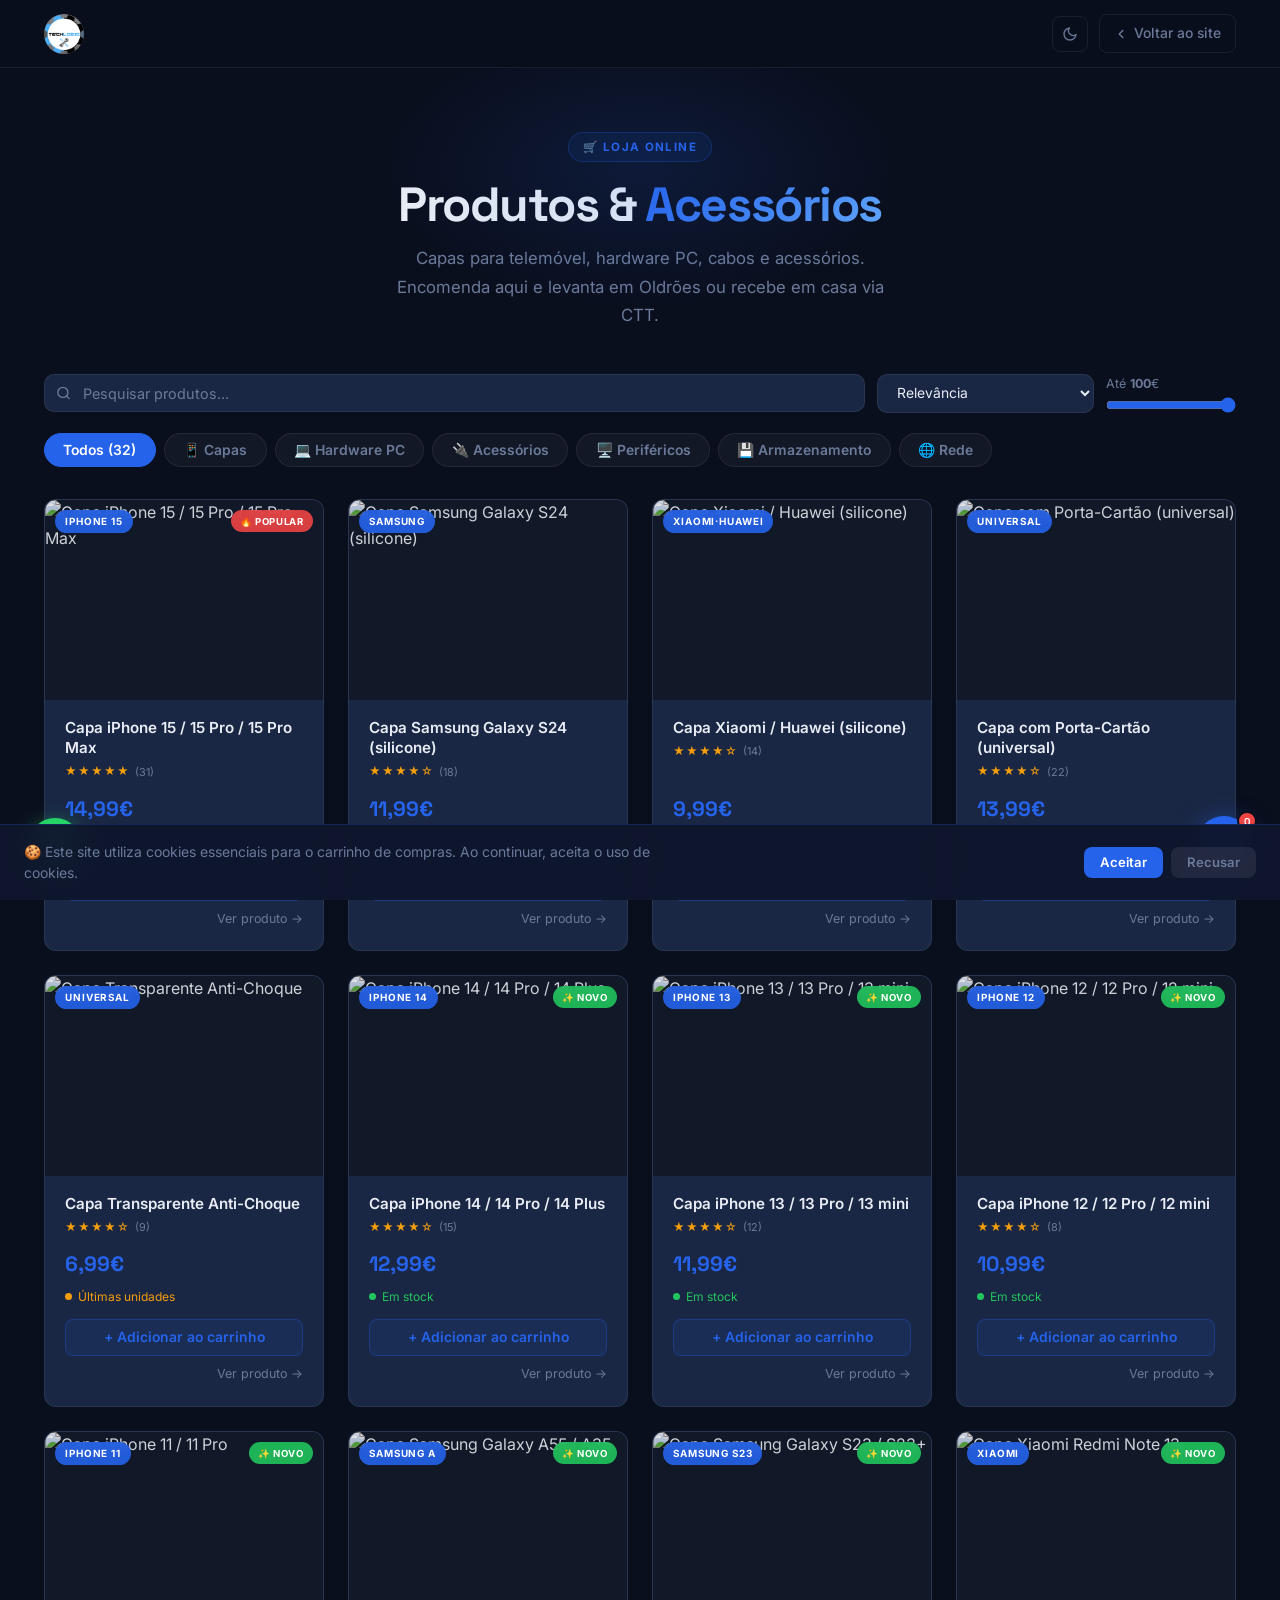
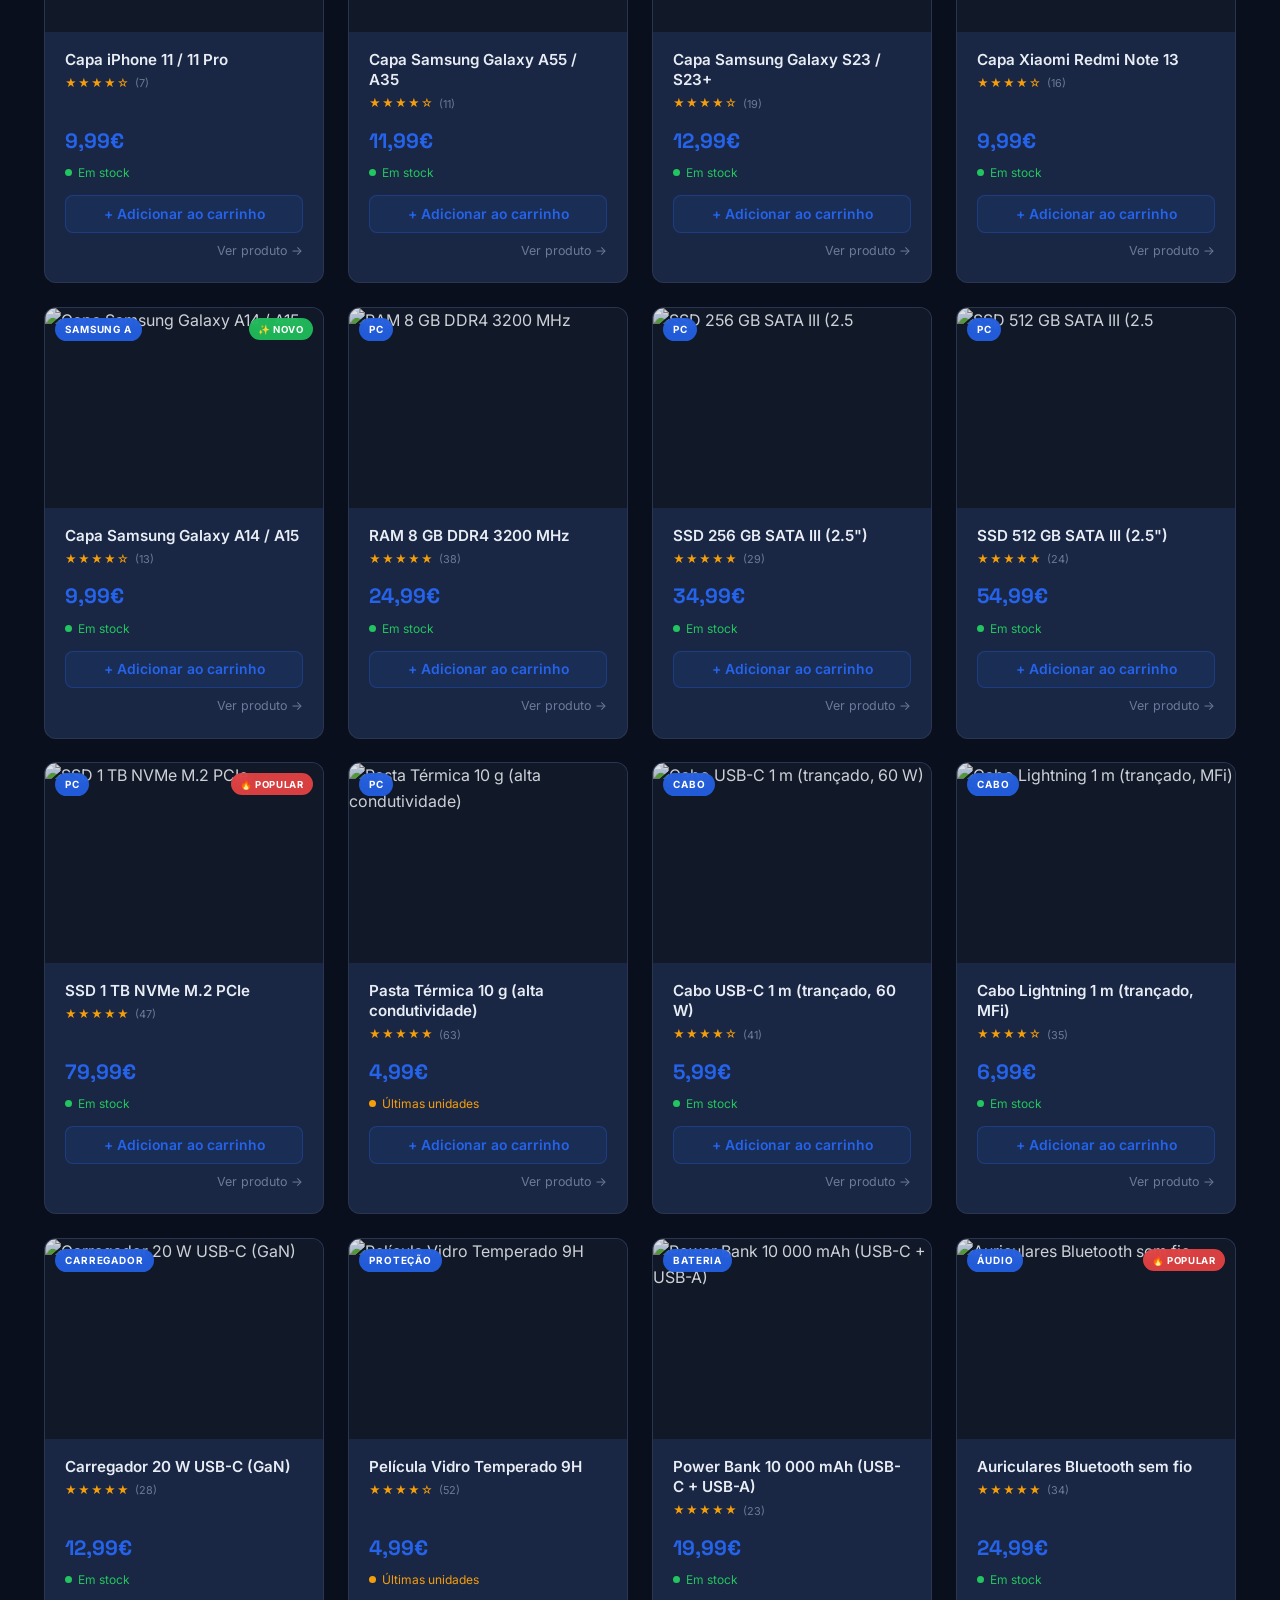
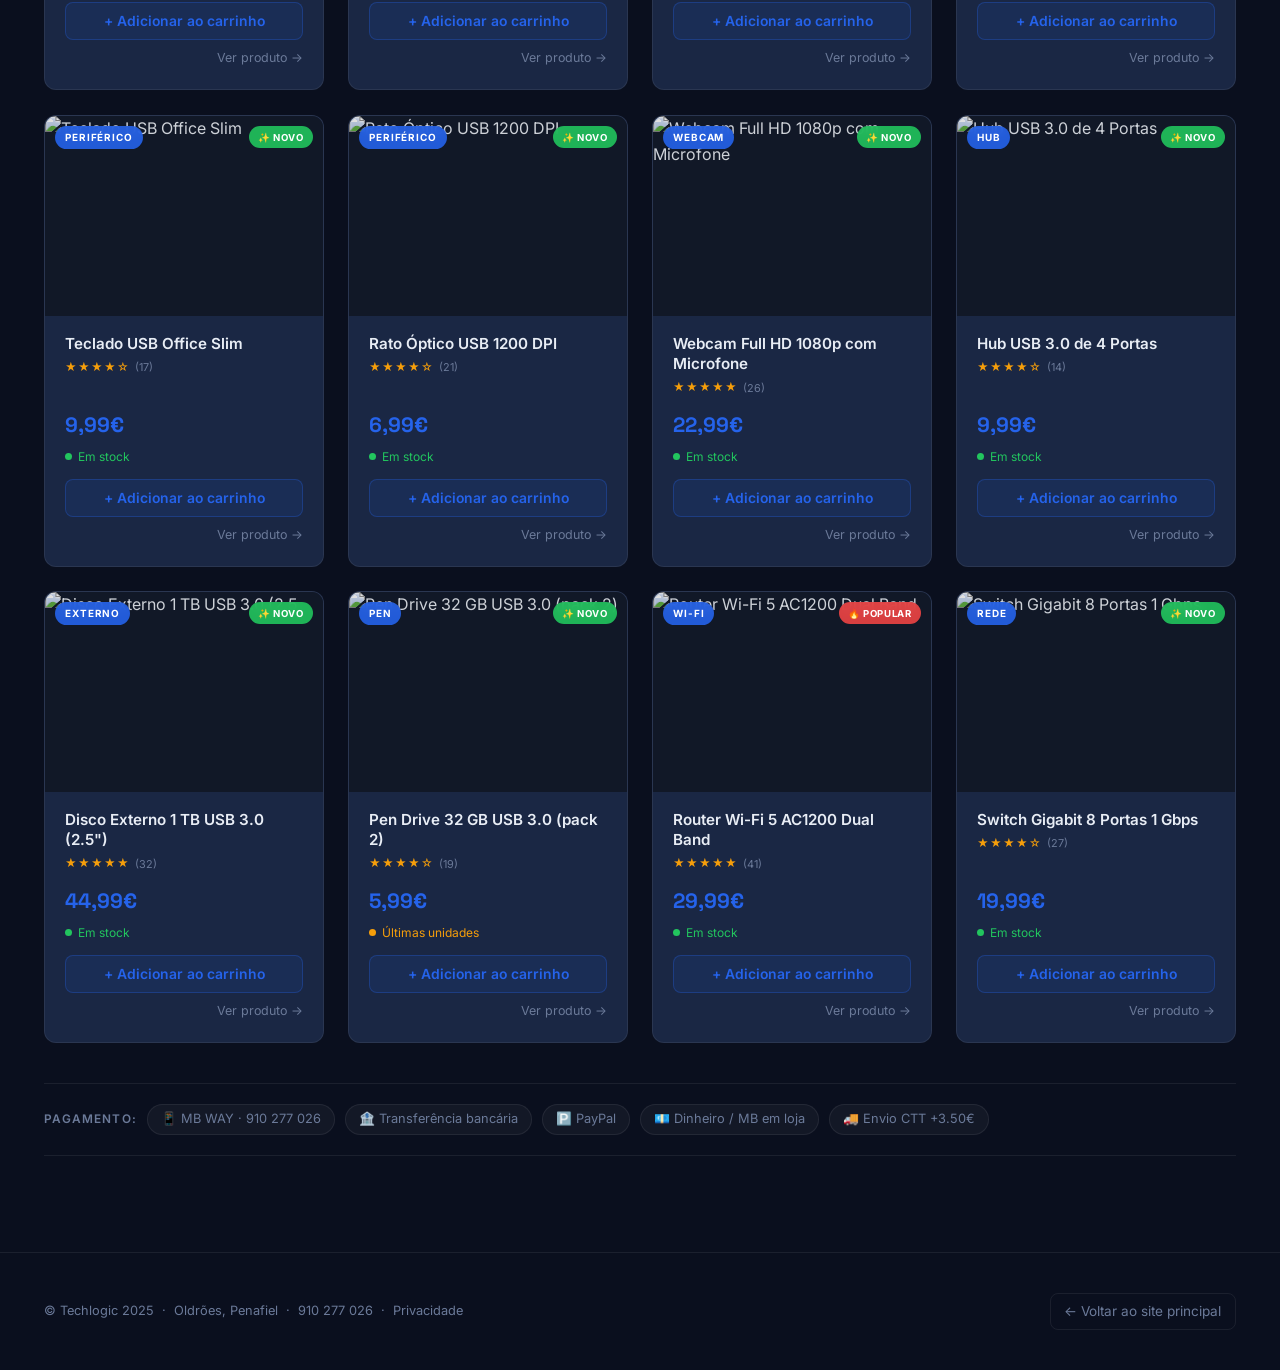
==== commit 6cdeddf6: "Enhance 3D animations across shop, product, and repairs pages - loja.html: floating glow orb in hero" ====
--- a/loja.html
+++ b/loja.html
@@ -222,6 +222,15 @@
     .recently-body { padding:0.6rem 0.75rem; }
     .recently-name { font-size:0.76rem; font-weight:600; line-height:1.3; color:var(--text); display:-webkit-box; -webkit-line-clamp:2; -webkit-box-orient:vertical; overflow:hidden; }
     .recently-price { font-size:0.82rem; font-weight:700; color:var(--accent); margin-top:0.25rem; }
+    /* ── 3D card entrance + tilt ── */
+    @keyframes cardReveal { from { opacity:0; transform:translateY(28px) rotateX(12deg) scale(0.97); } to { opacity:1; transform:none; } }
+    .product-card.card-revealed { animation:cardReveal 0.5s cubic-bezier(0.23,1,0.32,1) both; }
+    .shop-grid { perspective:1400px; }
+    /* ── Store hero glow orb ── */
+    @keyframes orbDrift { 0%,100% { transform:translateX(-50%) translateY(0) scale(1); } 50% { transform:translateX(-50%) translateY(-18px) scale(1.07); } }
+    .store-hero { position:relative; overflow:hidden; }
+    .store-hero-orb { position:absolute; width:520px; height:280px; background:radial-gradient(ellipse,rgba(37,99,235,0.13) 0%,transparent 70%); border-radius:50%; top:-40px; left:50%; transform:translateX(-50%); pointer-events:none; animation:orbDrift 10s ease-in-out infinite; }
+    @media (prefers-reduced-motion:reduce) { .product-card.card-revealed { animation:none; opacity:1; } .store-hero-orb { animation:none; } }
   </style>
 </head>
 <body>
@@ -244,6 +253,7 @@
 
   <main>
     <div class="store-hero">
+      <div class="store-hero-orb" aria-hidden="true"></div>
       <div class="wrap">
         <div class="store-hero-label">🛒 Loja online</div>
         <h1>Produtos &amp; <span>Acessórios</span></h1>
@@ -621,6 +631,22 @@
             location.href = 'produto.html?id=' + card.dataset.id;
           });
         });
+        if (!window.matchMedia('(prefers-reduced-motion:reduce)').matches) {
+          const io3d = new IntersectionObserver(entries => {
+            entries.forEach(e => { if (e.isIntersecting) { e.target.classList.add('card-revealed'); io3d.unobserve(e.target); } });
+          }, {threshold:0.06});
+          grid.querySelectorAll('.product-card').forEach((card, i) => {
+            card.style.animationDelay = (i * 0.04) + 's';
+            io3d.observe(card);
+            card.addEventListener('mousemove', ev => {
+              const r = card.getBoundingClientRect();
+              const x = (ev.clientX - r.left) / r.width - 0.5;
+              const y = (ev.clientY - r.top)  / r.height - 0.5;
+              card.style.transform = `perspective(900px) rotateY(${x*10}deg) rotateX(${-y*8}deg) translateY(-6px)`;
+            });
+            card.addEventListener('mouseleave', () => { card.style.transform = ''; });
+          });
+        }
       }
 
       function renderCartItems() {
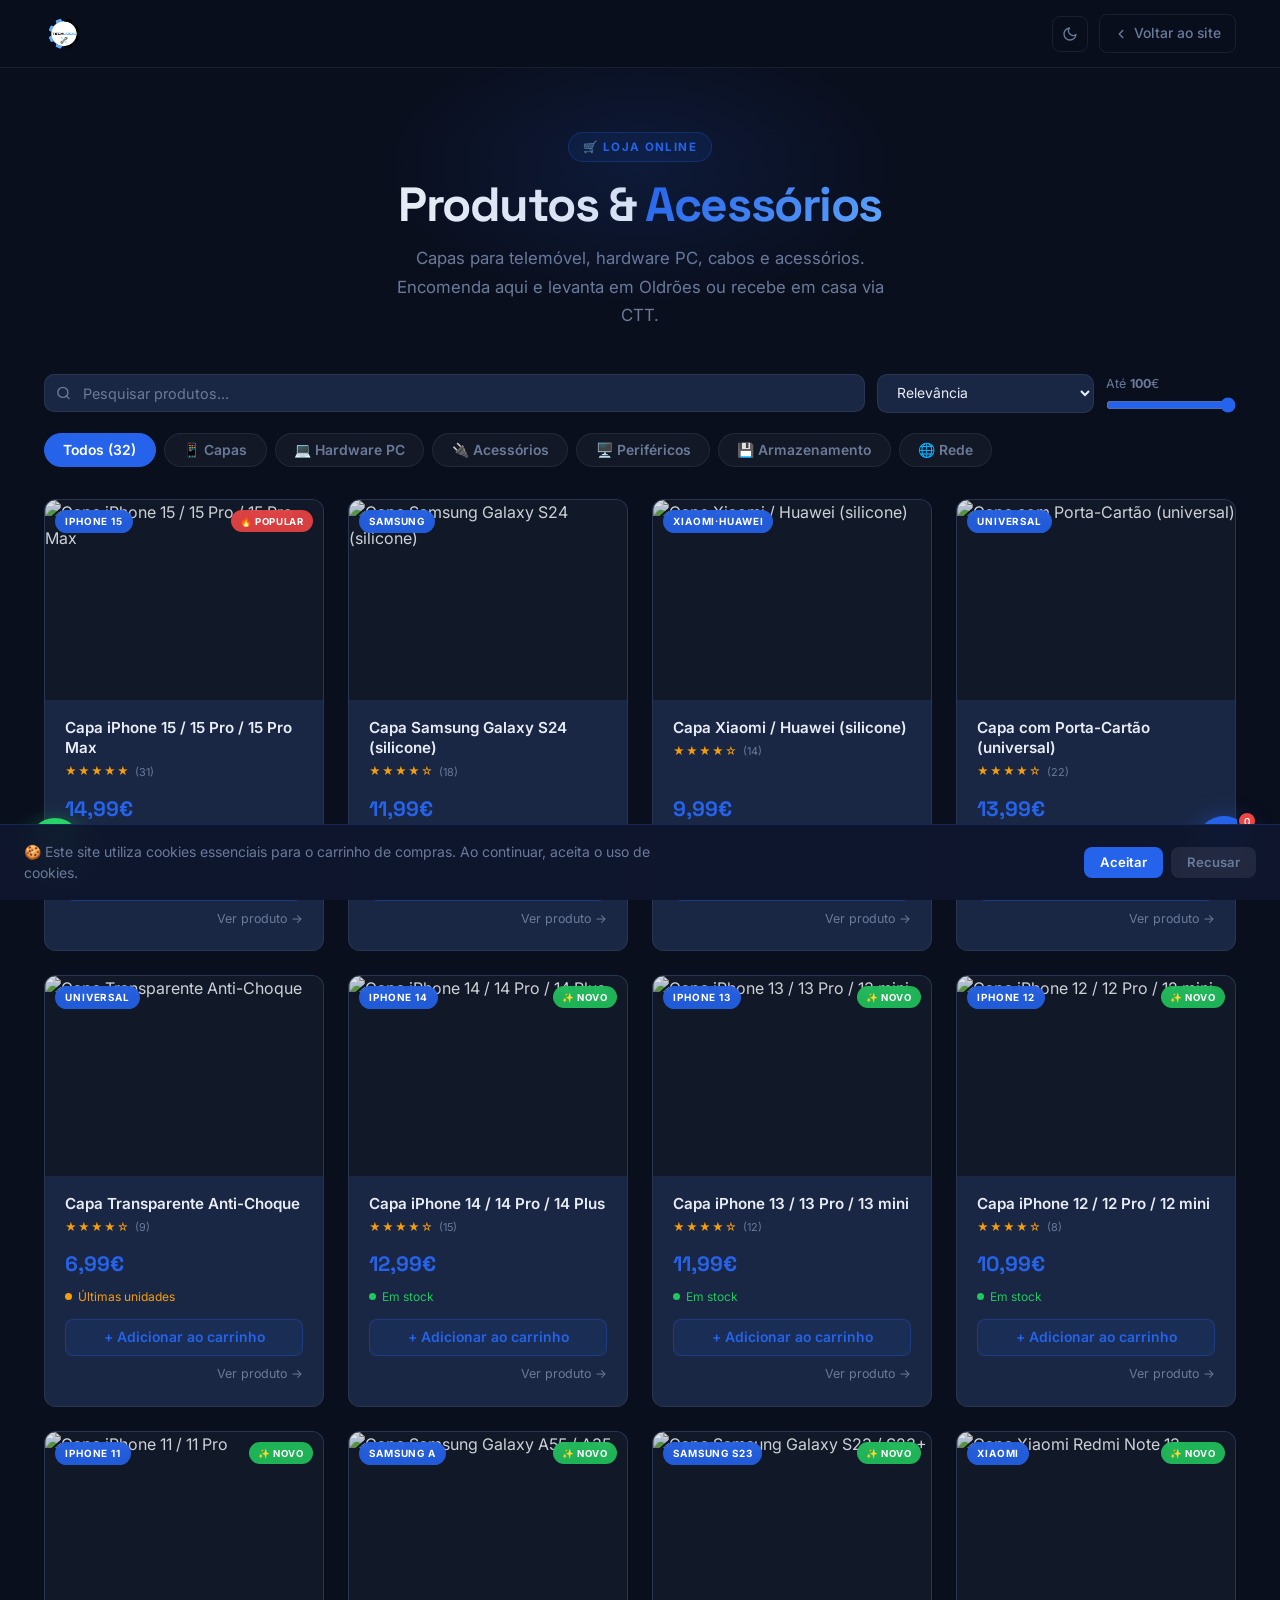
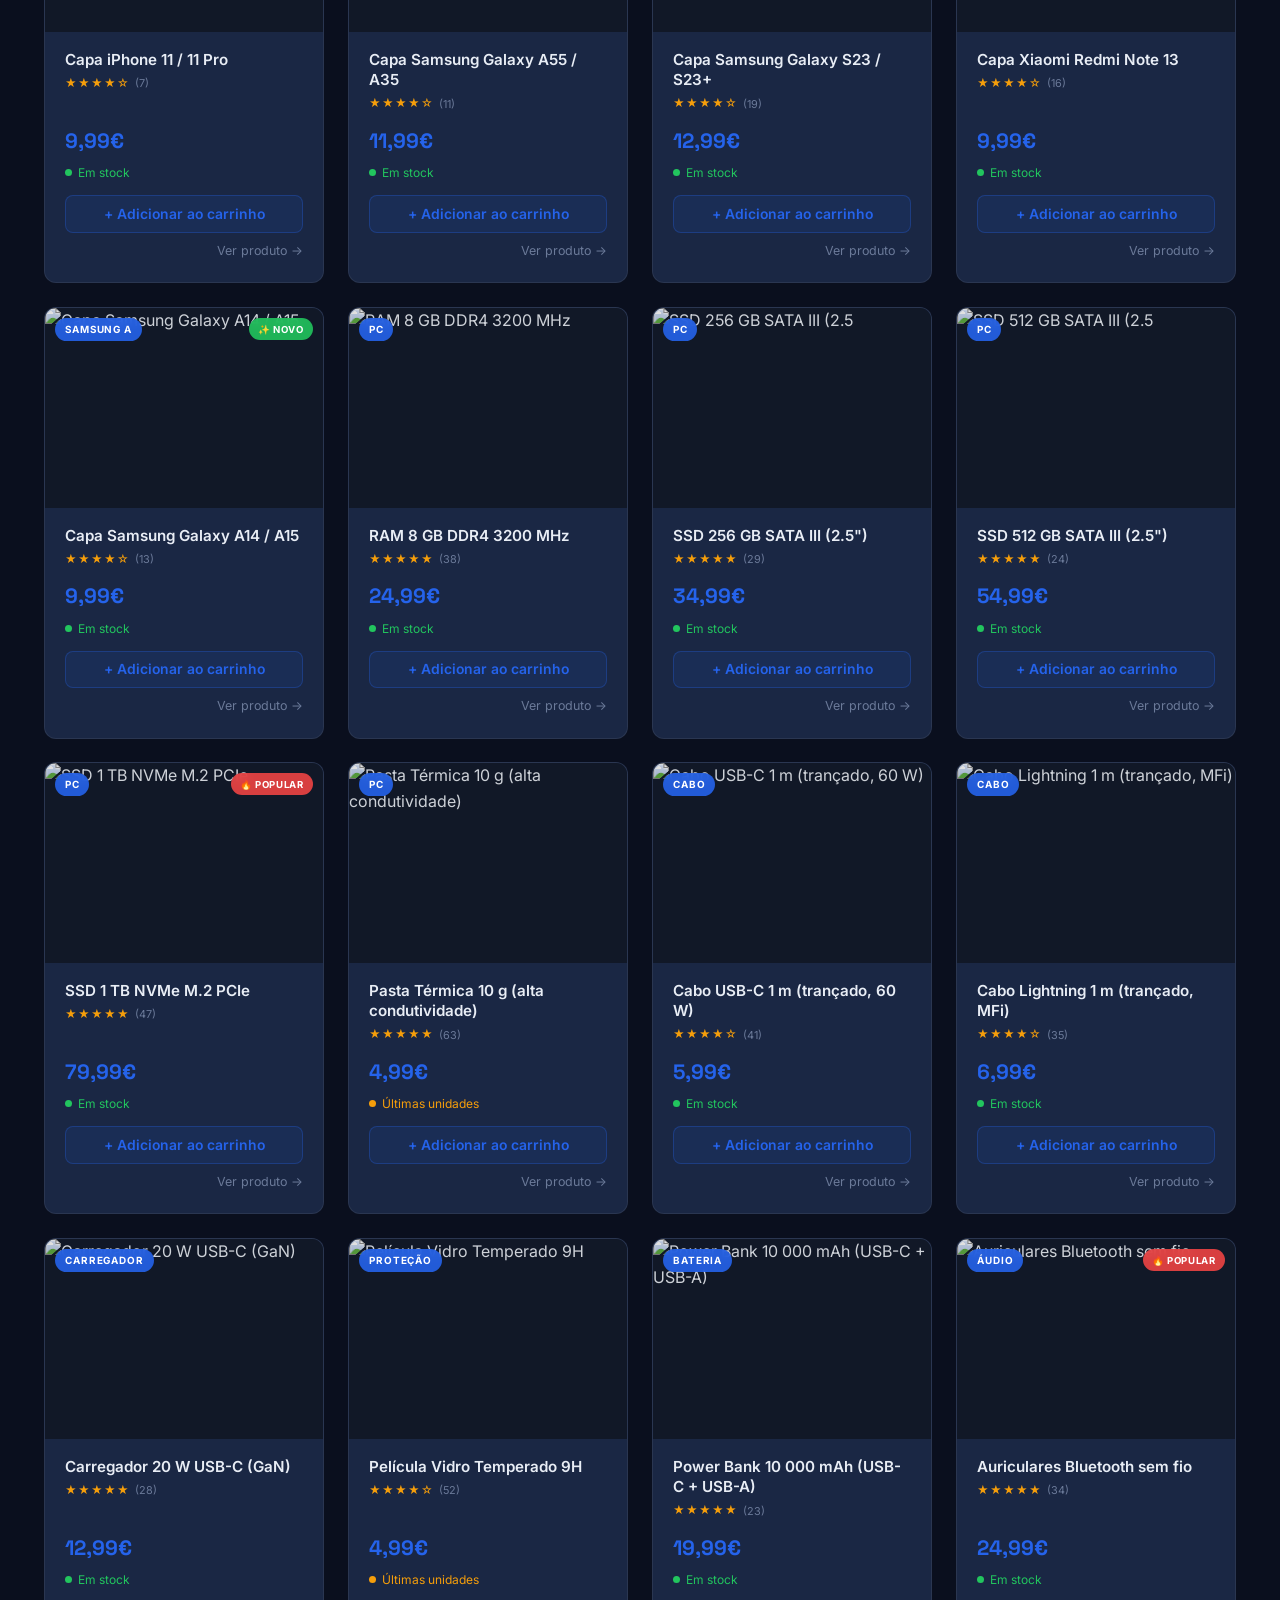
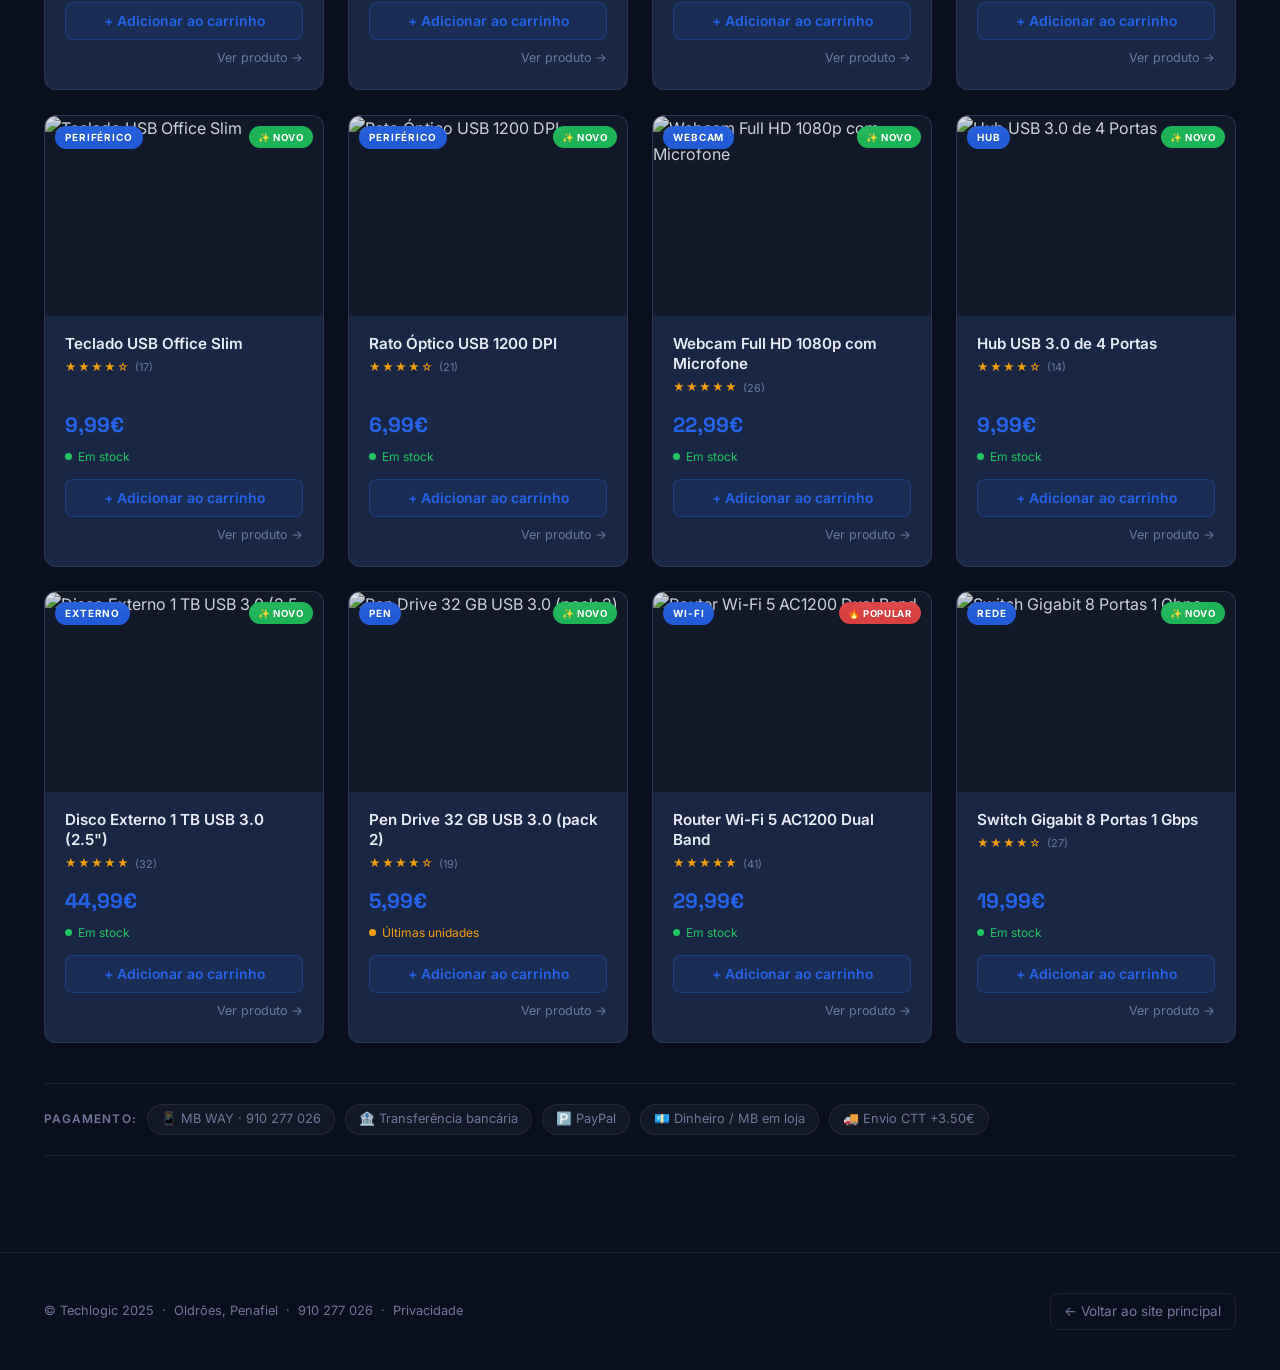
==== commit a416a307: "Add transparent logo PNG and update all pages to use it - Remove grey background from logo.jpg using" ====
--- a/loja.html
+++ b/loja.html
@@ -5,7 +5,7 @@
   <meta name="viewport" content="width=device-width, initial-scale=1.0">
   <title>Loja Online — Techlogic Oldrões</title>
   <meta name="description" content="Loja online da Techlogic. Capas para telemóvel, hardware PC, acessórios e mais. Encomenda online com entrega CTT ou levantamento em loja em Oldrões, Penafiel.">
-  <link rel="icon" href="logo.jpg" type="image/jpeg">
+  <link rel="icon" href="logo.png" type="image/png">
   <meta property="og:type" content="website">
   <meta property="og:title" content="Loja Techlogic — Capas, Hardware e Acessórios em Oldrões">
   <meta property="og:description" content="32 produtos: capas iPhone/Samsung, hardware PC, cabos, periféricos. Entrega CTT ou levantamento em Oldrões, Penafiel.">
@@ -171,7 +171,7 @@
     .product-add:disabled { opacity:0.45; cursor:not-allowed; }
 
     /* ── Header logo img ── */
-    .header-logo-img { height:40px; width:40px; border-radius:50%; object-fit:cover; display:block; }
+    .header-logo-img { height:40px; width:40px; object-fit:contain; display:block; }
 
     /* ── Responsive ── */
     @media (max-width: 640px) {
@@ -237,7 +237,7 @@
 
   <header class="site-header">
     <div class="header-inner">
-      <a href="index.html" style="line-height:0;"><img src="logo.jpg" alt="Techlogic" class="header-logo-img"></a>
+      <a href="index.html" style="line-height:0;"><img src="logo.png" alt="Techlogic" class="header-logo-img"></a>
       <div style="display:flex;align-items:center;gap:0.65rem;">
         <button class="theme-toggle" id="theme-toggle" aria-label="Alternar tema claro/escuro">
           <svg class="icon-moon" width="16" height="16" viewBox="0 0 24 24" fill="none" stroke="currentColor" stroke-width="2" stroke-linecap="round" stroke-linejoin="round" aria-hidden="true"><path d="M21 12.79A9 9 0 1 1 11.21 3 7 7 0 0 0 21 12.79z"/></svg>
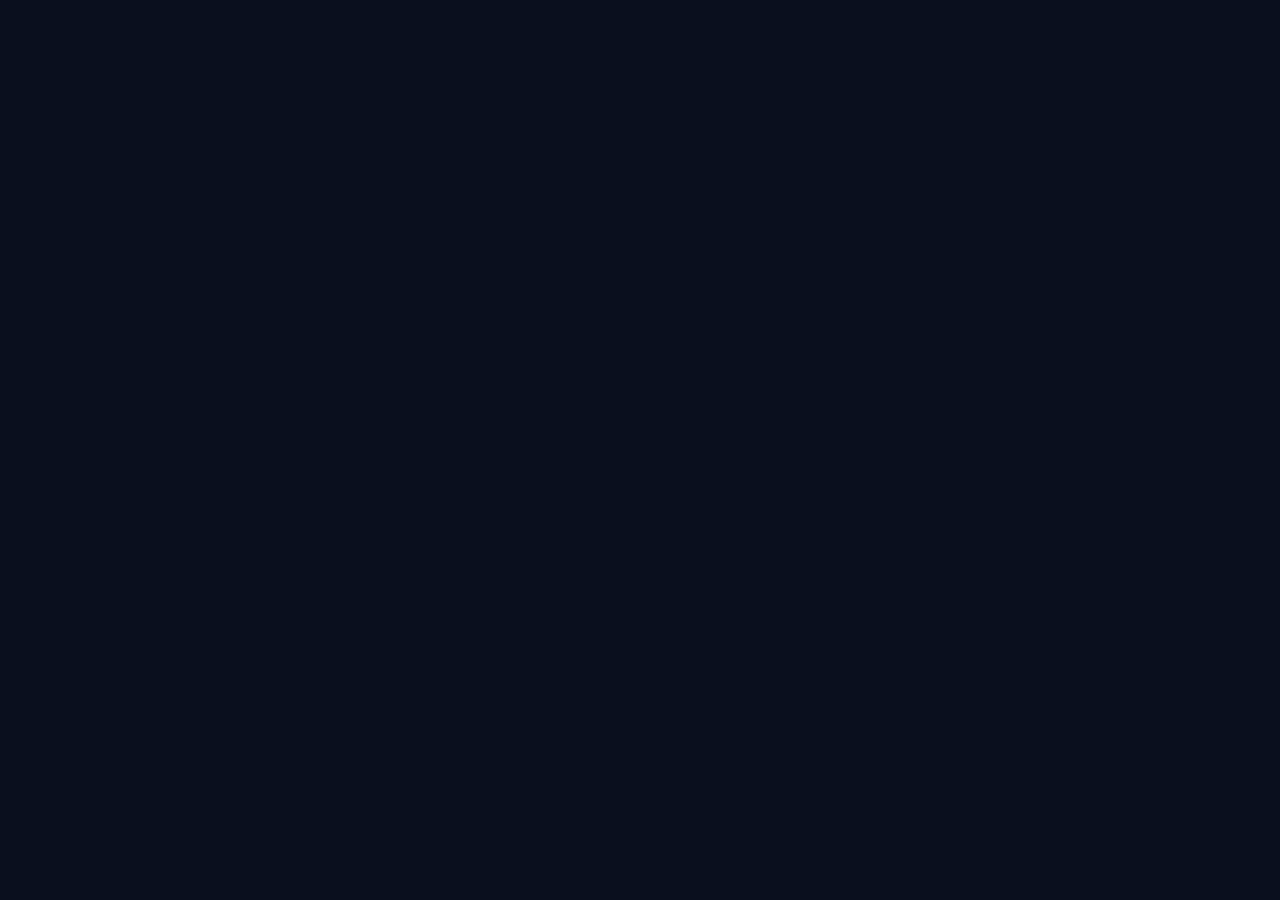
==== commit 08b6272e: "feat: mobile UX improvements, performance & SEO - Back-to-top button on loja.html, reparacoes.html (" ====
--- a/loja.html
+++ b/loja.html
@@ -231,13 +231,28 @@
     .store-hero { position:relative; overflow:hidden; }
     .store-hero-orb { position:absolute; width:520px; height:280px; background:radial-gradient(ellipse,rgba(37,99,235,0.13) 0%,transparent 70%); border-radius:50%; top:-40px; left:50%; transform:translateX(-50%); pointer-events:none; animation:orbDrift 10s ease-in-out infinite; }
     @media (prefers-reduced-motion:reduce) { .product-card.card-revealed { animation:none; opacity:1; } .store-hero-orb { animation:none; } }
-  </style>
+    /* ── Skeleton loading ── */
+    @keyframes shimmer { from { background-position:-400px 0; } to { background-position:400px 0; } }
+    .skeleton-card { background:var(--card); border:1px solid var(--border); border-radius:var(--r); overflow:hidden; }
+    .skeleton-img { height:200px; background:linear-gradient(90deg,var(--card) 25%,rgba(255,255,255,0.05) 50%,var(--card) 75%); background-size:400px 100%; animation:shimmer 1.4s ease-in-out infinite; }
+    .skeleton-body { padding:1.1rem 1.25rem 1.35rem; display:flex; flex-direction:column; gap:0.6rem; }
+    .skeleton-line { border-radius:6px; background:linear-gradient(90deg,var(--card) 25%,rgba(255,255,255,0.05) 50%,var(--card) 75%); background-size:400px 100%; animation:shimmer 1.4s ease-in-out infinite; }
+    @media (prefers-reduced-motion:reduce) { .skeleton-img,.skeleton-line { animation:none; } }
+    /* ── Card qty control ── */
+    .card-qty-ctrl { display:flex; align-items:center; justify-content:center; gap:0.65rem; margin-top:0.8rem; background:rgba(37,99,235,0.07); border:1px solid rgba(37,99,235,0.22); border-radius:8px; padding:0.45rem; }
+    .card-qty-btn { width:28px; height:28px; border-radius:6px; border:1px solid rgba(37,99,235,0.3); background:rgba(37,99,235,0.1); color:var(--accent); font-size:1.1rem; cursor:pointer; display:flex; align-items:center; justify-content:center; transition:background 0.15s,border-color 0.15s; line-height:1; }
+    .card-qty-btn:hover { background:var(--accent); color:#fff; border-color:var(--accent); }
+    .card-qty-val { font-family:'Space Grotesk',sans-serif; font-size:1rem; font-weight:700; color:var(--text); min-width:1.5rem; text-align:center; }
+    /* ── Back to top ── */
+    .back-top { position:fixed; bottom:5rem; right:1.75rem; z-index:148; width:40px; height:40px; background:var(--card); border:1px solid var(--border); border-radius:10px; display:flex; align-items:center; justify-content:center; color:var(--muted); cursor:pointer; opacity:0; transform:translateY(8px); transition:opacity 0.3s,transform 0.3s,border-color 0.2s,color 0.2s; pointer-events:none; }
+    .back-top.visible { opacity:1; transform:translateY(0); pointer-events:auto; }
+    .back-top:hover { border-color:var(--accent); color:var(--accent); }
 </head>
 <body>
 
   <header class="site-header">
     <div class="header-inner">
-      <a href="index.html" style="line-height:0;"><img src="logo.png" alt="Techlogic" class="header-logo-img"></a>
+      <a href="index.html" style="line-height:0;"><img src="logo.webp" alt="Techlogic" class="header-logo-img"></a>
       <div style="display:flex;align-items:center;gap:0.65rem;">
         <button class="theme-toggle" id="theme-toggle" aria-label="Alternar tema claro/escuro">
           <svg class="icon-moon" width="16" height="16" viewBox="0 0 24 24" fill="none" stroke="currentColor" stroke-width="2" stroke-linecap="round" stroke-linejoin="round" aria-hidden="true"><path d="M21 12.79A9 9 0 1 1 11.21 3 7 7 0 0 0 21 12.79z"/></svg>
@@ -291,7 +306,16 @@
           <button class="shop-tab"        data-cat="rede"         role="tab">🌐 Rede</button>
         </div>
 
-        <div class="shop-grid" id="shop-grid" aria-live="polite"></div>
+        <div class="shop-grid" id="shop-grid" aria-live="polite">
+          <div class="skeleton-card"><div class="skeleton-img"></div><div class="skeleton-body"><div class="skeleton-line" style="height:14px;width:80%"></div><div class="skeleton-line" style="height:11px;width:55%"></div><div class="skeleton-line" style="height:22px;width:40%;margin-top:0.4rem"></div><div class="skeleton-line" style="height:36px;border-radius:8px;margin-top:0.5rem"></div></div></div>
+          <div class="skeleton-card"><div class="skeleton-img"></div><div class="skeleton-body"><div class="skeleton-line" style="height:14px;width:90%"></div><div class="skeleton-line" style="height:11px;width:55%"></div><div class="skeleton-line" style="height:22px;width:35%;margin-top:0.4rem"></div><div class="skeleton-line" style="height:36px;border-radius:8px;margin-top:0.5rem"></div></div></div>
+          <div class="skeleton-card"><div class="skeleton-img"></div><div class="skeleton-body"><div class="skeleton-line" style="height:14px;width:75%"></div><div class="skeleton-line" style="height:11px;width:55%"></div><div class="skeleton-line" style="height:22px;width:45%;margin-top:0.4rem"></div><div class="skeleton-line" style="height:36px;border-radius:8px;margin-top:0.5rem"></div></div></div>
+          <div class="skeleton-card"><div class="skeleton-img"></div><div class="skeleton-body"><div class="skeleton-line" style="height:14px;width:85%"></div><div class="skeleton-line" style="height:11px;width:55%"></div><div class="skeleton-line" style="height:22px;width:38%;margin-top:0.4rem"></div><div class="skeleton-line" style="height:36px;border-radius:8px;margin-top:0.5rem"></div></div></div>
+          <div class="skeleton-card"><div class="skeleton-img"></div><div class="skeleton-body"><div class="skeleton-line" style="height:14px;width:70%"></div><div class="skeleton-line" style="height:11px;width:55%"></div><div class="skeleton-line" style="height:22px;width:42%;margin-top:0.4rem"></div><div class="skeleton-line" style="height:36px;border-radius:8px;margin-top:0.5rem"></div></div></div>
+          <div class="skeleton-card"><div class="skeleton-img"></div><div class="skeleton-body"><div class="skeleton-line" style="height:14px;width:80%"></div><div class="skeleton-line" style="height:11px;width:55%"></div><div class="skeleton-line" style="height:22px;width:36%;margin-top:0.4rem"></div><div class="skeleton-line" style="height:36px;border-radius:8px;margin-top:0.5rem"></div></div></div>
+          <div class="skeleton-card"><div class="skeleton-img"></div><div class="skeleton-body"><div class="skeleton-line" style="height:14px;width:88%"></div><div class="skeleton-line" style="height:11px;width:55%"></div><div class="skeleton-line" style="height:22px;width:40%;margin-top:0.4rem"></div><div class="skeleton-line" style="height:36px;border-radius:8px;margin-top:0.5rem"></div></div></div>
+          <div class="skeleton-card"><div class="skeleton-img"></div><div class="skeleton-body"><div class="skeleton-line" style="height:14px;width:78%"></div><div class="skeleton-line" style="height:11px;width:55%"></div><div class="skeleton-line" style="height:22px;width:43%;margin-top:0.4rem"></div><div class="skeleton-line" style="height:36px;border-radius:8px;margin-top:0.5rem"></div></div></div>
+        </div>
 
         <div id="recently-section" class="recently-section" style="display:none;">
           <h2 class="recently-title">🕓 Recentemente vistos</h2>
@@ -613,9 +637,13 @@
               ${starsHtml}
               <div class="product-price">${p.price.toFixed(2).replace('.',',')}€</div>
               ${stockHtml}
-              <button class="product-add${inCart ? ' added' : ''}" data-id="${p.id}"${isEsgotado ? ' disabled' : ''}>
-                ${isEsgotado ? '✕ Esgotado' : inCart ? '✓ Adicionado' : '+ Adicionar ao carrinho'}
-              </button>
+              ${inCart ? `<div class="card-qty-ctrl" data-id="${p.id}">
+                <button class="card-qty-btn" data-action="dec" data-id="${p.id}" aria-label="Diminuir">−</button>
+                <span class="card-qty-val">${cart.find(c=>c.id===p.id)?.qty||1}</span>
+                <button class="card-qty-btn" data-action="inc" data-id="${p.id}" aria-label="Aumentar">+</button>
+              </div>` : `<button class="product-add" data-id="${p.id}"${isEsgotado ? ' disabled' : ''}>
+                ${isEsgotado ? '✕ Esgotado' : '+ Adicionar ao carrinho'}
+              </button>`}
               <div class="product-view-hint">Ver produto →</div>
             </div>
           </div>`;
@@ -624,6 +652,14 @@
           btn.addEventListener('click', (e) => {
             e.stopPropagation();
             addToCart(Number(btn.dataset.id));
+          });
+        });
+        grid.querySelectorAll('.card-qty-btn').forEach(btn => {
+          btn.addEventListener('click', (e) => {
+            e.stopPropagation();
+            const id = Number(btn.dataset.id);
+            if (btn.dataset.action === 'inc') updateQty(id, 1);
+            else updateQty(id, -1);
           });
         });
         grid.querySelectorAll('.product-card').forEach(card => {
@@ -862,7 +898,33 @@
       accept.addEventListener('click', () => dismiss('accepted'));
       decline.addEventListener('click', () => dismiss('declined'));
     })();
+
+    // Back to top
+    (function() {
+      const btn = document.getElementById('back-top');
+      if (!btn) return;
+      window.addEventListener('scroll', () => btn.classList.toggle('visible', window.scrollY > 320), {passive:true});
+      btn.addEventListener('click', () => window.scrollTo({top:0,behavior:'smooth'}));
+    })();
+
+    // Cart drawer swipe to close
+    (function() {
+      const drawer = document.getElementById('cart-drawer');
+      if (!drawer) return;
+      let sx;
+      drawer.addEventListener('touchstart', e => { sx = e.touches[0].clientX; }, {passive:true});
+      drawer.addEventListener('touchend', e => {
+        if (sx != null && e.changedTouches[0].clientX - sx > 60) {
+          document.getElementById('cart-close')?.click();
+        }
+        sx = null;
+      }, {passive:true});
+    })();
   </script>
+
+  <button class="back-top" id="back-top" aria-label="Voltar ao topo">
+    <svg width="16" height="16" viewBox="0 0 24 24" fill="none" stroke="currentColor" stroke-width="2.5" stroke-linecap="round" stroke-linejoin="round" aria-hidden="true"><polyline points="18 15 12 9 6 15"/></svg>
+  </button>
 
 </body>
 </html>
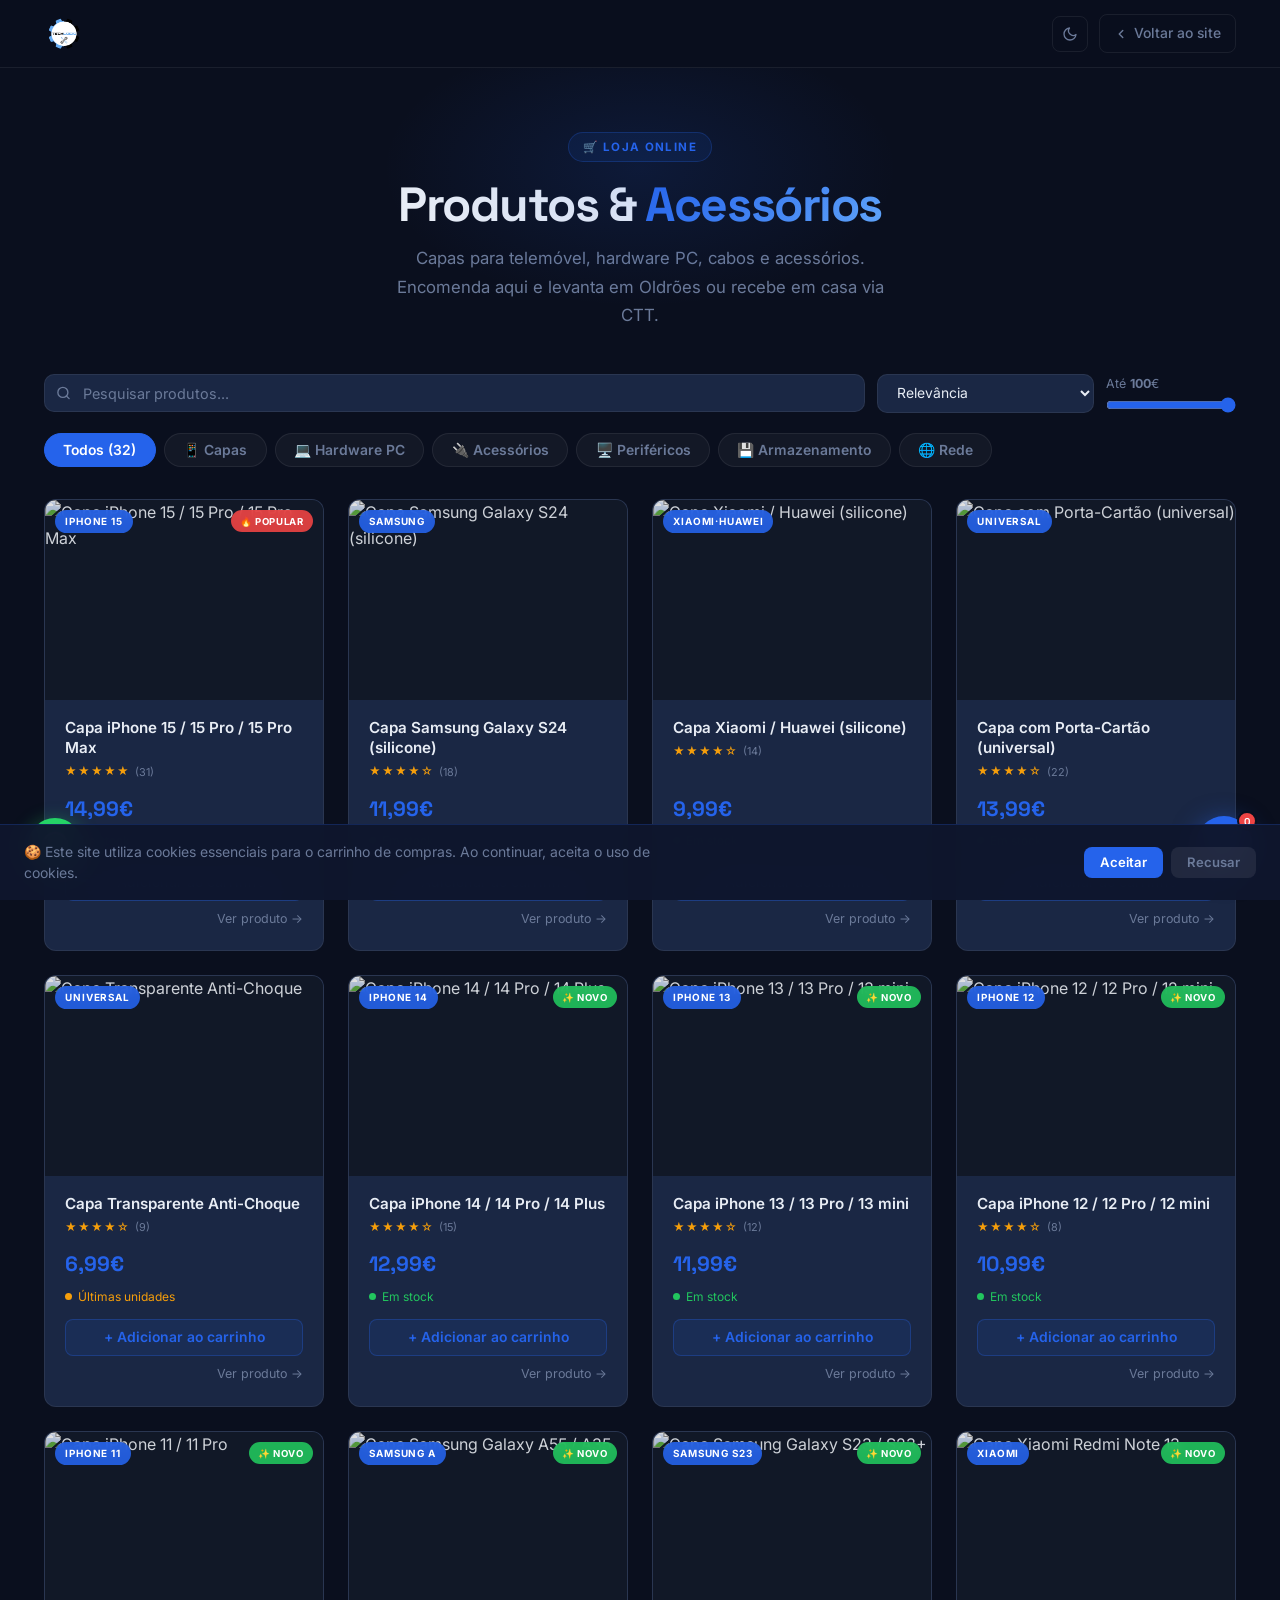
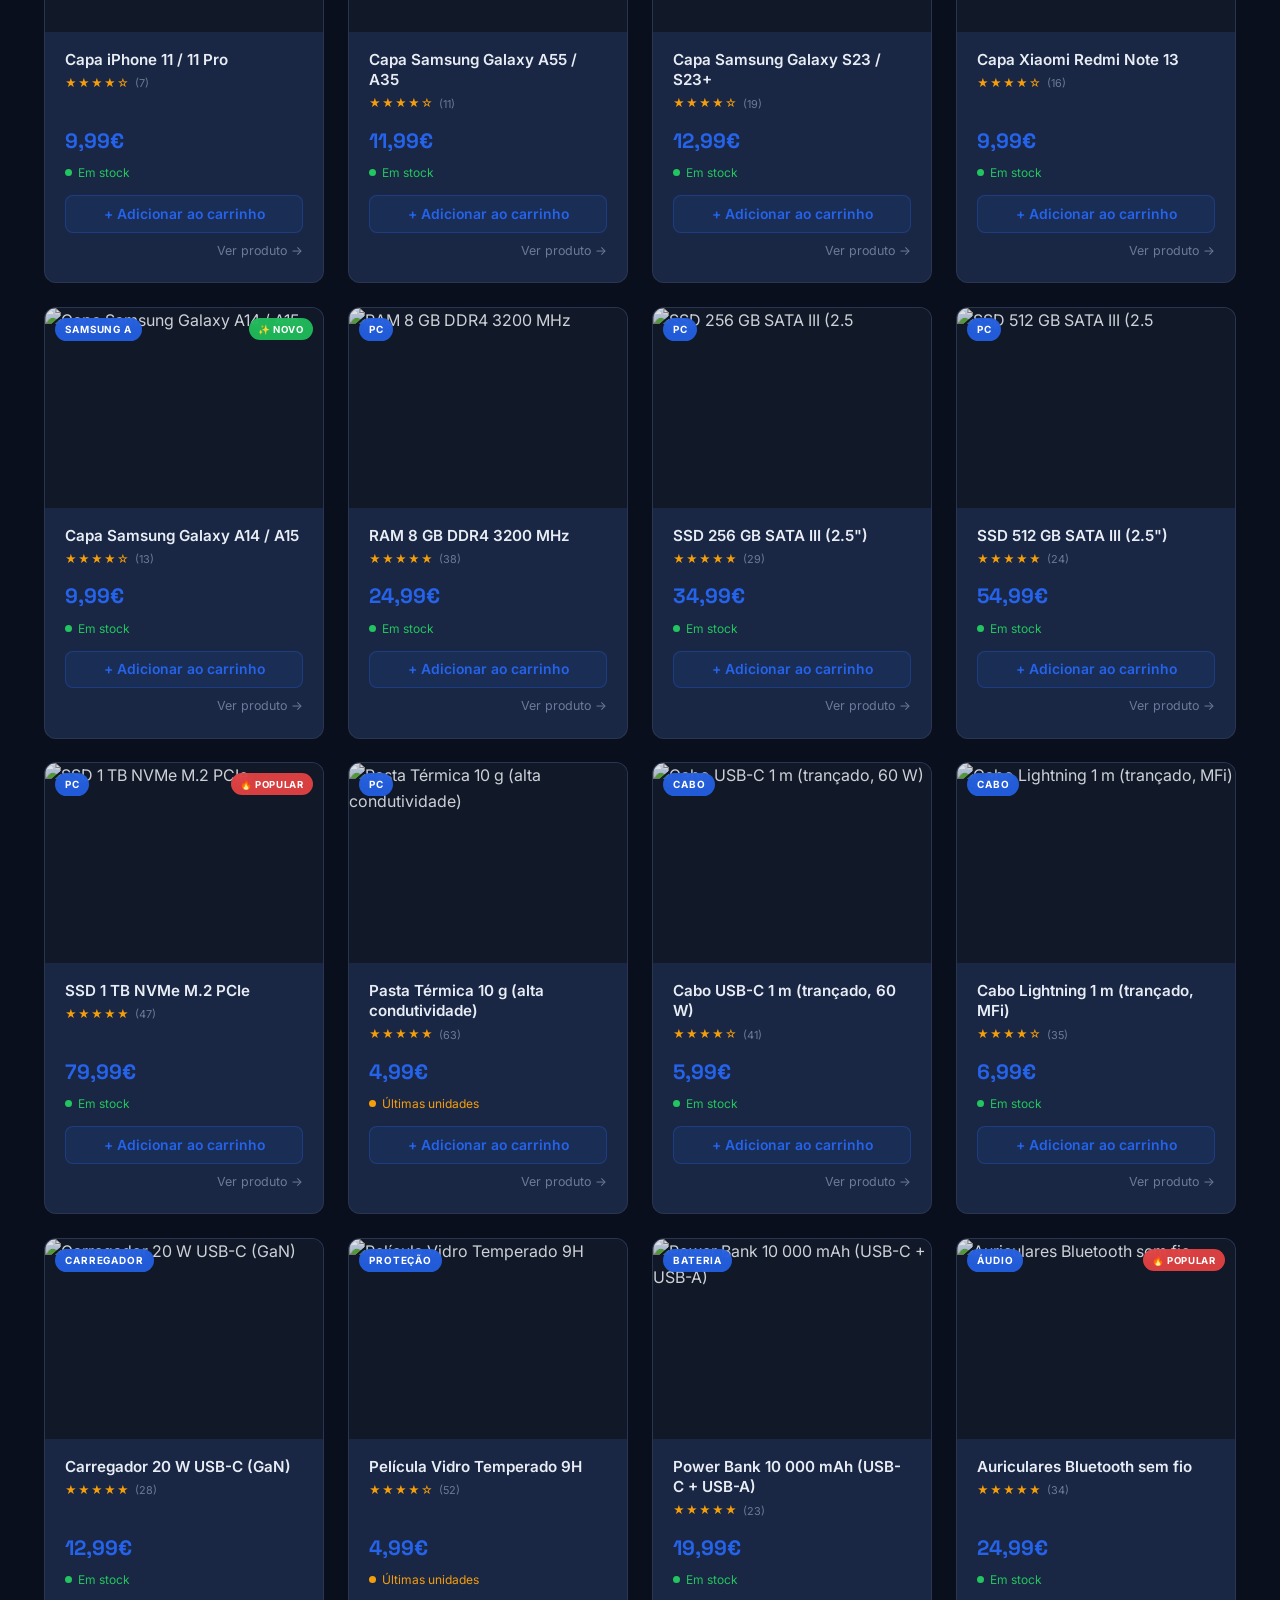
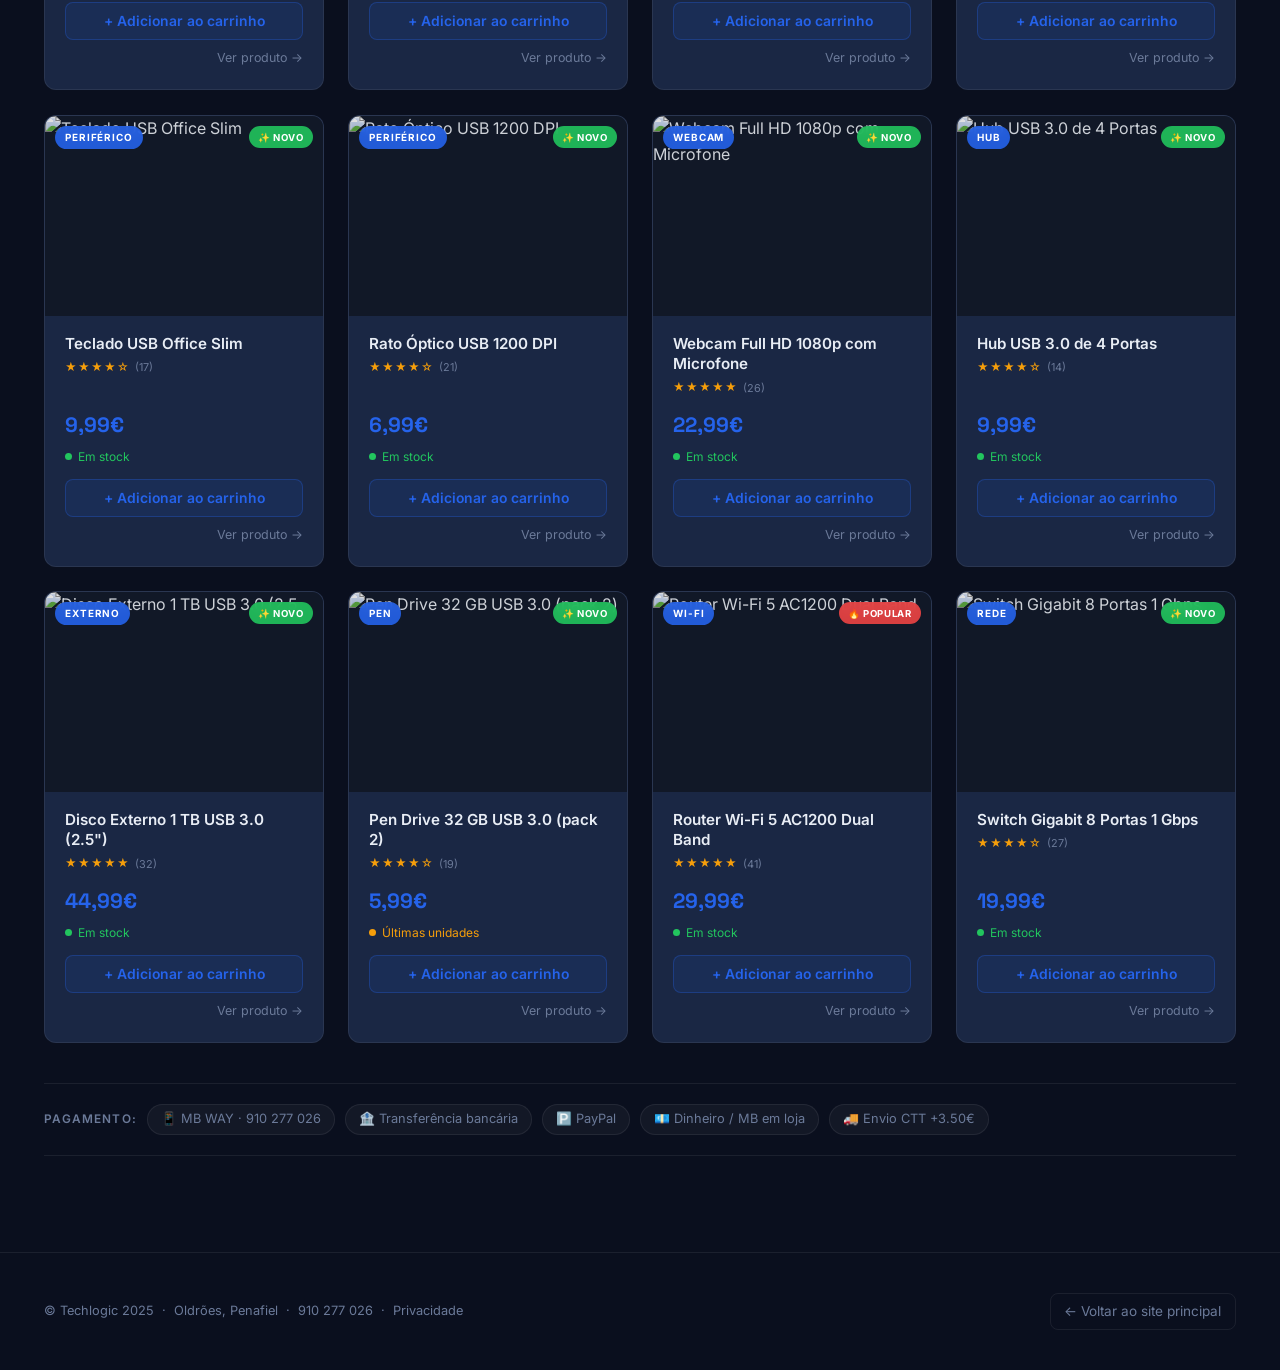
==== commit 50aef66c: "refactor: extract CSS/JS to external files and optimize - Move all inline CSS to assets/css/index.cs" ====
--- a/loja.html
+++ b/loja.html
@@ -15,238 +15,7 @@
   <link rel="preconnect" href="https://fonts.googleapis.com">
   <link rel="preconnect" href="https://fonts.gstatic.com" crossorigin>
   <link href="https://fonts.googleapis.com/css2?family=Space+Grotesk:wght@500;600;700&family=Inter:wght@400;500;600&display=swap" rel="stylesheet">
-  <style>
-    *, *::before, *::after { box-sizing: border-box; margin: 0; padding: 0; }
-
-    :root {
-      --bg: #0A0F1E; --card: #1A2744; --accent: #2563EB; --accentH: #1D4ED8;
-      --text: #E8EDF5; --muted: #6B7A99; --border: rgba(255,255,255,0.07); --r: 12px;
-    }
-
-    html { font-size: 16px; scroll-behavior: smooth; overflow-x: hidden; }
-    body { background: var(--bg); color: var(--text); font-family: 'Inter', sans-serif; min-height: 100vh; line-height: 1.6; }
-    a { color: var(--accent); text-decoration: none; }
-    button { font-family: 'Inter', sans-serif; }
-
-    .wrap { max-width: 1240px; margin: 0 auto; padding: 0 1.5rem; }
-
-    /* ── Header ── */
-    .site-header { position: sticky; top: 0; z-index: 100; background: rgba(10,15,30,0.92); backdrop-filter: blur(14px); -webkit-backdrop-filter: blur(14px); border-bottom: 1px solid var(--border); }
-    .header-inner { display: flex; align-items: center; justify-content: space-between; padding: 0.85rem 1.5rem; max-width: 1240px; margin: 0 auto; gap: 1rem; }
-    .header-logo { font-family: 'Space Grotesk', sans-serif; font-size: 1.2rem; font-weight: 700; color: var(--text); letter-spacing: -0.02em; }
-    .header-logo span { color: var(--accent); }
-    .header-back { display: inline-flex; align-items: center; gap: 0.35rem; color: var(--muted); font-size: 0.87rem; font-weight: 500; padding: 0.45rem 0.9rem; border: 1px solid var(--border); border-radius: 8px; transition: color 0.2s, border-color 0.2s; }
-    .header-back:hover { color: var(--text); border-color: rgba(255,255,255,0.18); text-decoration: none; }
-
-    /* ── Store hero ── */
-    .store-hero { padding: 4rem 0 2.75rem; text-align: center; }
-    .store-hero-label { display: inline-flex; align-items: center; gap: 0.4rem; background: rgba(37,99,235,0.1); border: 1px solid rgba(37,99,235,0.25); border-radius: 100px; padding: 0.3rem 0.9rem; font-size: 0.72rem; font-weight: 700; text-transform: uppercase; letter-spacing: 0.12em; color: var(--accent); margin-bottom: 1rem; }
-    .store-hero h1 { font-family: 'Space Grotesk', sans-serif; font-size: clamp(2rem, 5vw, 3rem); font-weight: 700; letter-spacing: -0.03em; line-height: 1.12; margin-bottom: 0.75rem; }
-    .store-hero h1 span { background: linear-gradient(135deg, var(--accent) 0%, #60a5fa 100%); -webkit-background-clip: text; -webkit-text-fill-color: transparent; background-clip: text; }
-    .store-hero p { color: var(--muted); font-size: 1.05rem; max-width: 520px; margin: 0 auto; line-height: 1.7; }
-
-    /* ── Shop tabs ── */
-    .shop-tabs { display: flex; flex-wrap: wrap; gap: 0.5rem; margin-bottom: 2rem; }
-    .shop-tab { background: rgba(255,255,255,0.04); border: 1px solid var(--border); border-radius: 100px; padding: 0.5rem 1.15rem; font-size: 0.87rem; font-weight: 600; color: var(--muted); cursor: pointer; transition: all 0.2s; font-family: 'Inter', sans-serif; }
-    .shop-tab:hover { color: var(--text); border-color: rgba(37,99,235,0.35); }
-    .shop-tab.active { background: var(--accent); border-color: var(--accent); color: #fff; }
-
-    /* ── Product grid ── */
-    .shop-grid { display: grid; grid-template-columns: repeat(auto-fill, minmax(235px, 1fr)); gap: 1.5rem; margin-bottom: 2.5rem; min-height: 200px; }
-    .product-card { background: var(--card); border: 1px solid var(--border); border-radius: var(--r); overflow: hidden; display: flex; flex-direction: column; transition: border-color 0.25s, transform 0.25s, box-shadow 0.25s; cursor: pointer; }
-    .product-view-hint { font-size: 0.78rem; color: var(--muted); margin-top: 0.5rem; text-align: right; transition: color 0.2s; }
-    .product-card:hover .product-view-hint { color: var(--accent); }
-    .product-card:hover { border-color: rgba(37,99,235,0.45); transform: translateY(-4px); box-shadow: 0 16px 48px rgba(0,0,0,0.3); }
-    .product-img-wrap { overflow: hidden; position: relative; background: #111827; }
-    .product-img { width: 100%; height: 200px; object-fit: cover; display: block; filter: brightness(0.88) saturate(0.9); transition: filter 0.4s, transform 0.5s; }
-    .product-card:hover .product-img { filter: brightness(1) saturate(1.05); transform: scale(1.05); }
-    .product-badge { position: absolute; top: 0.65rem; left: 0.65rem; background: rgba(37,99,235,0.9); color: #fff; font-size: 0.62rem; font-weight: 700; text-transform: uppercase; letter-spacing: 0.09em; padding: 0.2rem 0.6rem; border-radius: 100px; backdrop-filter: blur(4px); }
-    .product-body { padding: 1.1rem 1.25rem 1.35rem; display: flex; flex-direction: column; flex: 1; }
-    .product-name { font-size: 0.95rem; font-weight: 600; line-height: 1.35; color: var(--text); }
-    .product-price { font-family: 'Space Grotesk', sans-serif; font-size: 1.3rem; font-weight: 700; color: var(--accent); margin-top: auto; padding-top: 0.7rem; }
-    .product-add { margin-top: 0.8rem; background: rgba(37,99,235,0.1); border: 1px solid rgba(37,99,235,0.3); border-radius: 8px; padding: 0.6rem 1rem; font-size: 0.87rem; font-weight: 600; color: var(--accent); cursor: pointer; transition: background 0.2s, border-color 0.2s, color 0.2s; display: flex; align-items: center; justify-content: center; gap: 0.4rem; }
-    .product-add:hover { background: var(--accent); border-color: var(--accent); color: #fff; }
-    .product-add.added { background: rgba(34,197,94,0.15); border-color: rgba(34,197,94,0.4); color: #22c55e; }
-
-    /* ── Payment strip ── */
-    .payment-strip { display: flex; flex-wrap: wrap; align-items: center; gap: 0.65rem; padding: 1.25rem 0; border-top: 1px solid var(--border); border-bottom: 1px solid var(--border); margin-bottom: 4rem; }
-    .pay-label { font-size: 0.74rem; color: var(--muted); text-transform: uppercase; letter-spacing: 0.09em; font-weight: 600; }
-    .pay-chip { font-size: 0.8rem; background: rgba(255,255,255,0.04); border: 1px solid var(--border); border-radius: 100px; padding: 0.28rem 0.8rem; color: var(--muted); white-space: nowrap; }
-
-    /* ── Button ── */
-    .btn { display: inline-flex; align-items: center; gap: 0.5rem; padding: 0.65rem 1.4rem; border-radius: 8px; font-size: 0.9rem; font-weight: 600; font-family: 'Inter', sans-serif; cursor: pointer; border: none; transition: background 0.2s, transform 0.15s; }
-    .btn-primary { background: var(--accent); color: #fff; }
-    .btn-primary:hover { background: var(--accentH); transform: translateY(-1px); }
-
-    /* ── Cart FAB ── */
-    .cart-fab { position: fixed; bottom: 1.75rem; right: 1.75rem; z-index: 149; width: 56px; height: 56px; background: var(--accent); border: none; border-radius: 50%; display: flex; align-items: center; justify-content: center; font-size: 1.45rem; cursor: pointer; box-shadow: 0 4px 24px rgba(37,99,235,0.5); transition: transform 0.2s, box-shadow 0.2s; }
-    .cart-fab:hover { transform: scale(1.1); box-shadow: 0 6px 32px rgba(37,99,235,0.65); }
-    .cart-badge { position: absolute; top: -5px; right: -5px; background: #ef4444; color: #fff; font-size: 0.62rem; font-weight: 700; font-family: 'Space Grotesk', sans-serif; min-width: 20px; height: 20px; border-radius: 100px; display: flex; align-items: center; justify-content: center; padding: 0 4px; border: 2px solid var(--bg); }
-
-    /* ── Cart Drawer ── */
-    .cart-overlay { position: fixed; inset: 0; background: rgba(0,0,0,0.55); z-index: 490; opacity: 0; pointer-events: none; transition: opacity 0.3s; }
-    .cart-overlay.open { opacity: 1; pointer-events: auto; }
-    .cart-drawer { position: fixed; top: 0; right: 0; bottom: 0; width: min(400px,100vw); background: var(--bg); border-left: 1px solid var(--border); z-index: 500; transform: translateX(100%); transition: transform 0.35s cubic-bezier(0.16,1,0.3,1); display: flex; flex-direction: column; }
-    .cart-drawer.open { transform: translateX(0); }
-    .cart-header { display: flex; align-items: center; justify-content: space-between; padding: 1.25rem 1.5rem; border-bottom: 1px solid var(--border); flex-shrink: 0; }
-    .cart-title { font-size: 1.05rem; font-weight: 700; font-family: 'Space Grotesk', sans-serif; }
-    .cart-close { background: none; border: 1px solid var(--border); border-radius: 7px; font-size: 0.9rem; color: var(--muted); cursor: pointer; padding: 0.3rem 0.55rem; line-height: 1; transition: color 0.2s; }
-    .cart-close:hover { color: var(--text); }
-    .cart-items { flex: 1; overflow-y: auto; padding: 1rem 1.5rem; display: flex; flex-direction: column; gap: 0.75rem; }
-    .cart-item { display: grid; grid-template-columns: 56px 1fr; gap: 0.75rem; align-items: start; background: var(--card); border-radius: 10px; padding: 0.75rem; border: 1px solid var(--border); }
-    .cart-item-img { width: 56px; height: 56px; object-fit: cover; border-radius: 7px; display: block; }
-    .cart-item-info { min-width: 0; }
-    .cart-item-name { font-size: 0.83rem; font-weight: 600; line-height: 1.3; margin-bottom: 0.25rem; }
-    .cart-item-line { display: flex; align-items: center; justify-content: space-between; gap: 0.5rem; }
-    .cart-item-price { font-size: 0.83rem; color: var(--accent); font-weight: 700; }
-    .cart-item-qty { display: flex; align-items: center; gap: 0.35rem; }
-    .qty-btn { width: 24px; height: 24px; border-radius: 5px; border: 1px solid var(--border); background: rgba(255,255,255,0.05); color: var(--text); font-size: 0.9rem; cursor: pointer; display: flex; align-items: center; justify-content: center; line-height: 1; transition: background 0.15s, border-color 0.15s; }
-    .qty-btn:hover { background: rgba(37,99,235,0.15); border-color: rgba(37,99,235,0.4); }
-    .qty-val { font-size: 0.88rem; font-weight: 600; min-width: 1.2rem; text-align: center; }
-    .qty-rm { background: none; border: none; color: var(--muted); font-size: 0.8rem; cursor: pointer; padding: 0 0.2rem; transition: color 0.15s; }
-    .qty-rm:hover { color: #ef4444; }
-    .cart-footer { padding: 1rem 1.5rem 1.5rem; border-top: 1px solid var(--border); display: flex; flex-direction: column; gap: 0.7rem; flex-shrink: 0; }
-    .cart-total-row { display: flex; justify-content: space-between; align-items: center; }
-    .cart-total { font-family: 'Space Grotesk', sans-serif; font-size: 1.4rem; font-weight: 700; color: var(--accent); }
-    .cart-ship-label { display: flex; align-items: center; gap: 0.5rem; font-size: 0.85rem; color: var(--muted); cursor: pointer; user-select: none; }
-    .cart-checkout-btn { width: 100%; justify-content: center; }
-    .cart-clear { font-size: 0.82rem; color: var(--muted); background: none; border: none; cursor: pointer; font-family: 'Inter', sans-serif; padding: 0.2rem; }
-    .cart-clear:hover { color: #ef4444; }
-    .cart-empty { flex: 1; display: flex; flex-direction: column; align-items: center; justify-content: center; gap: 0.5rem; color: var(--muted); padding: 2rem; text-align: center; }
-    .cart-empty-icon { font-size: 3rem; }
-    .cart-empty-sub { font-size: 0.82rem; }
-
-    /* ── Checkout Modal ── */
-    .checkout-overlay { position: fixed; inset: 0; background: rgba(0,0,0,0.65); z-index: 600; display: flex; align-items: center; justify-content: center; padding: 1rem; opacity: 0; pointer-events: none; transition: opacity 0.3s; }
-    .checkout-overlay.open { opacity: 1; pointer-events: auto; }
-    .checkout-modal { background: var(--bg); border: 1px solid var(--border); border-radius: 16px; padding: 2rem; max-width: 460px; width: 100%; position: relative; max-height: 90vh; overflow-y: auto; }
-    .checkout-close { position: absolute; top: 1rem; right: 1rem; background: none; border: 1px solid var(--border); border-radius: 7px; font-size: 0.9rem; color: var(--muted); cursor: pointer; padding: 0.3rem 0.55rem; transition: color 0.2s; }
-    .checkout-close:hover { color: var(--text); }
-    .checkout-title { font-size: 1.1rem; font-weight: 700; margin-bottom: 1.25rem; font-family: 'Space Grotesk', sans-serif; }
-    .checkout-options { display: flex; flex-direction: column; gap: 0.6rem; margin-bottom: 1.1rem; }
-    .checkout-opt { display: flex; align-items: center; gap: 0.85rem; background: var(--card); border: 1px solid var(--border); border-radius: 10px; padding: 0.85rem 1rem; text-align: left; transition: border-color 0.2s, background 0.2s; font-family: 'Inter', sans-serif; color: var(--text); width: 100%; cursor: pointer; }
-    .checkout-opt:hover:not(.checkout-static) { border-color: rgba(37,99,235,0.4); background: rgba(37,99,235,0.06); }
-    .checkout-static { cursor: default; }
-    .co-icon { font-size: 1.4rem; flex-shrink: 0; }
-    .co-info { display: flex; flex-direction: column; gap: 0.1rem; }
-    .co-info strong { font-size: 0.9rem; font-weight: 600; }
-    .co-info small { font-size: 0.78rem; color: var(--muted); }
-    .checkout-note { font-size: 0.8rem; color: var(--muted); line-height: 1.6; padding-top: 0.85rem; border-top: 1px solid var(--border); }
-
-    /* ── Footer ── */
-    .site-footer { padding: 2.5rem 0; border-top: 1px solid var(--border); }
-    .footer-inner { display: flex; align-items: center; justify-content: space-between; flex-wrap: wrap; gap: 1rem; }
-    .footer-copy { font-size: 0.8rem; color: var(--muted); }
-    .footer-back { display: inline-flex; align-items: center; gap: 0.35rem; font-size: 0.85rem; color: var(--muted); border: 1px solid var(--border); border-radius: 8px; padding: 0.4rem 0.85rem; transition: color 0.2s, border-color 0.2s; }
-    .footer-back:hover { color: var(--text); border-color: rgba(255,255,255,0.18); text-decoration: none; }
-
-    /* ── Search & Sort ── */
-    .shop-search-row { display:flex; gap:0.75rem; margin-bottom:1.25rem; flex-wrap:wrap; align-items:center; }
-    .search-input-wrap { position:relative; flex:1; min-width:200px; }
-    .search-input-wrap .s-icon { position:absolute; left:0.75rem; top:50%; transform:translateY(-50%); pointer-events:none; color:var(--muted); }
-    #shop-search { width:100%; background:var(--card); border:1px solid var(--border); border-radius:10px; padding:0.6rem 2.4rem 0.6rem 2.4rem; font-size:0.9rem; color:var(--text); font-family:'Inter',sans-serif; outline:none; transition:border-color 0.2s; }
-    #shop-search:focus { border-color:rgba(37,99,235,0.45); }
-    #shop-search::placeholder { color:var(--muted); }
-    .search-clear { position:absolute; right:0.65rem; top:50%; transform:translateY(-50%); background:none; border:none; color:var(--muted); font-size:1rem; cursor:pointer; line-height:1; padding:0.2rem; display:none; }
-    .search-clear.visible { display:block; }
-    #shop-sort { background:var(--card); border:1px solid var(--border); border-radius:10px; padding:0.6rem 0.9rem; font-size:0.87rem; color:var(--text); font-family:'Inter',sans-serif; cursor:pointer; outline:none; transition:border-color 0.2s; }
-    #shop-sort:focus { border-color:rgba(37,99,235,0.45); }
-    .shop-no-results { color:var(--muted); text-align:center; padding:3rem; grid-column:1/-1; }
-
-    /* ── Hot / New badges ── */
-    .product-hot { position:absolute; top:0.65rem; right:0.65rem; font-size:0.6rem; font-weight:700; text-transform:uppercase; letter-spacing:0.07em; padding:0.2rem 0.55rem; border-radius:100px; backdrop-filter:blur(4px); white-space:nowrap; }
-    .product-hot.popular { background:rgba(239,68,68,0.9); color:#fff; }
-    .product-hot.novo    { background:rgba(34,197,94,0.9);  color:#fff; }
-    .product-hot.oferta  { background:rgba(249,115,22,0.9); color:#fff; }
-
-    /* ── Stock indicator ── */
-    .product-stock { display:flex; align-items:center; gap:0.35rem; font-size:0.75rem; margin-top:0.35rem; }
-    .stock-dot { width:7px; height:7px; border-radius:50%; flex-shrink:0; }
-    .stock-disponivel .stock-dot { background:#22c55e; }
-    .stock-ultimas    .stock-dot { background:#f59e0b; }
-    .stock-esgotado   .stock-dot { background:#ef4444; }
-    .stock-disponivel { color:#22c55e; }
-    .stock-ultimas    { color:#f59e0b; }
-    .stock-esgotado   { color:var(--muted); }
-    .product-add:disabled { opacity:0.45; cursor:not-allowed; }
-
-    /* ── Header logo img ── */
-    .header-logo-img { height:40px; width:40px; object-fit:contain; display:block; }
-
-    /* ── Responsive ── */
-    @media (max-width: 640px) {
-      .shop-grid { grid-template-columns: repeat(auto-fill, minmax(160px, 1fr)); gap: 1rem; }
-      .store-hero { padding: 2.5rem 0 1.75rem; }
-      .product-img { height: 155px; }
-      .shop-search-row { flex-direction:column; }
-      #shop-sort { width:100%; }
-    }
-    @media (max-width: 360px) {
-      .shop-grid { grid-template-columns: 1fr 1fr; }
-    }
-
-    /* ── Light mode ── */
-    html.light { --bg:#F0F4FF; --card:#FFFFFF; --text:#0D1424; --muted:#4B5A7A; --border:rgba(0,0,0,0.1); }
-    html.light .site-header { background:rgba(240,244,255,0.92); }
-    html.light #shop-search { background:#fff; }
-    html.light #shop-sort { background:#fff; }
-    .icon-sun { display:none; }
-    html.light .icon-moon { display:none; }
-    html.light .icon-sun { display:block; }
-    .theme-toggle { background:none; border:1px solid var(--border); border-radius:8px; width:36px; height:36px; cursor:pointer; color:var(--muted); display:flex; align-items:center; justify-content:center; transition:color 0.2s,border-color 0.2s; flex-shrink:0; }
-    .theme-toggle:hover { color:var(--accent); border-color:rgba(37,99,235,0.4); }
-    .wha-btn { position:fixed; bottom:1.75rem; left:1.75rem; z-index:149; width:54px; height:54px; background:#25D366; border-radius:50%; display:flex; align-items:center; justify-content:center; box-shadow:0 4px 20px rgba(37,211,102,0.45); animation:whaPulse 2.5s ease-in-out infinite; transition:transform 0.2s,box-shadow 0.2s; text-decoration:none; }
-    .wha-btn:hover { transform:scale(1.1); box-shadow:0 6px 28px rgba(37,211,102,0.6); text-decoration:none; }
-    @keyframes whaPulse { 0%,100% { box-shadow:0 4px 20px rgba(37,211,102,0.45),0 0 0 0 rgba(37,211,102,0); } 50% { box-shadow:0 4px 20px rgba(37,211,102,0.45),0 0 0 8px rgba(37,211,102,0.12); } }
-    @media (prefers-reduced-motion:reduce) { .wha-btn { animation:none; } }
-    .cookie-bar { position:fixed; bottom:0; left:0; right:0; z-index:9999; background:rgba(15,22,45,0.97); border-top:1px solid rgba(37,99,235,0.22); padding:1rem 1.5rem; display:flex; align-items:center; gap:1rem; flex-wrap:wrap; justify-content:space-between; transform:translateY(100%); transition:transform 0.4s cubic-bezier(0.16,1,0.3,1); backdrop-filter:blur(14px); -webkit-backdrop-filter:blur(14px); }
-    .cookie-bar.visible { transform:translateY(0); }
-    .cookie-text { font-size:0.875rem; color:var(--muted); line-height:1.55; max-width:680px; }
-    .cookie-btns { display:flex; gap:0.5rem; flex-shrink:0; }
-    .cookie-btn { border:none; border-radius:8px; padding:0.45rem 1rem; font-size:0.82rem; font-weight:600; cursor:pointer; font-family:'Inter',sans-serif; }
-    .cookie-accept { background:var(--accent); color:#fff; }
-    .cookie-decline { background:rgba(255,255,255,0.08); color:var(--muted); }
-    @media (max-width:640px) { .cookie-bar { flex-direction:column; align-items:flex-start; gap:0.75rem; } }
-    .price-filter-wrap { display:flex; flex-direction:column; gap:3px; min-width:130px; }
-    .price-filter-label { font-size:0.78rem; color:var(--muted); white-space:nowrap; }
-    .price-slider { accent-color:var(--accent); width:100%; cursor:pointer; }
-    .product-stars { display:flex; align-items:center; gap:2px; margin-top:0.3rem; font-size:0.7rem; }
-    .stars-filled { color:#F59E0B; letter-spacing:1px; }
-    .stars-count { color:var(--muted); font-size:0.68rem; margin-left:3px; }
-    .recently-section { padding:1.5rem 0 2rem; border-top:1px solid var(--border); }
-    .recently-title { font-size:1rem; font-weight:700; margin-bottom:1rem; }
-    .recently-grid { display:grid; grid-template-columns:repeat(auto-fill,minmax(160px,1fr)); gap:1rem; }
-    .recently-card { background:var(--card); border:1px solid var(--border); border-radius:var(--r); overflow:hidden; cursor:pointer; transition:border-color 0.2s,transform 0.2s; text-decoration:none; display:block; }
-    .recently-card:hover { border-color:rgba(37,99,235,0.4); transform:translateY(-2px); }
-    .recently-img { width:100%; height:100px; object-fit:cover; display:block; }
-    .recently-body { padding:0.6rem 0.75rem; }
-    .recently-name { font-size:0.76rem; font-weight:600; line-height:1.3; color:var(--text); display:-webkit-box; -webkit-line-clamp:2; -webkit-box-orient:vertical; overflow:hidden; }
-    .recently-price { font-size:0.82rem; font-weight:700; color:var(--accent); margin-top:0.25rem; }
-    /* ── 3D card entrance + tilt ── */
-    @keyframes cardReveal { from { opacity:0; transform:translateY(28px) rotateX(12deg) scale(0.97); } to { opacity:1; transform:none; } }
-    .product-card.card-revealed { animation:cardReveal 0.5s cubic-bezier(0.23,1,0.32,1) both; }
-    .shop-grid { perspective:1400px; }
-    /* ── Store hero glow orb ── */
-    @keyframes orbDrift { 0%,100% { transform:translateX(-50%) translateY(0) scale(1); } 50% { transform:translateX(-50%) translateY(-18px) scale(1.07); } }
-    .store-hero { position:relative; overflow:hidden; }
-    .store-hero-orb { position:absolute; width:520px; height:280px; background:radial-gradient(ellipse,rgba(37,99,235,0.13) 0%,transparent 70%); border-radius:50%; top:-40px; left:50%; transform:translateX(-50%); pointer-events:none; animation:orbDrift 10s ease-in-out infinite; }
-    @media (prefers-reduced-motion:reduce) { .product-card.card-revealed { animation:none; opacity:1; } .store-hero-orb { animation:none; } }
-    /* ── Skeleton loading ── */
-    @keyframes shimmer { from { background-position:-400px 0; } to { background-position:400px 0; } }
-    .skeleton-card { background:var(--card); border:1px solid var(--border); border-radius:var(--r); overflow:hidden; }
-    .skeleton-img { height:200px; background:linear-gradient(90deg,var(--card) 25%,rgba(255,255,255,0.05) 50%,var(--card) 75%); background-size:400px 100%; animation:shimmer 1.4s ease-in-out infinite; }
-    .skeleton-body { padding:1.1rem 1.25rem 1.35rem; display:flex; flex-direction:column; gap:0.6rem; }
-    .skeleton-line { border-radius:6px; background:linear-gradient(90deg,var(--card) 25%,rgba(255,255,255,0.05) 50%,var(--card) 75%); background-size:400px 100%; animation:shimmer 1.4s ease-in-out infinite; }
-    @media (prefers-reduced-motion:reduce) { .skeleton-img,.skeleton-line { animation:none; } }
-    /* ── Card qty control ── */
-    .card-qty-ctrl { display:flex; align-items:center; justify-content:center; gap:0.65rem; margin-top:0.8rem; background:rgba(37,99,235,0.07); border:1px solid rgba(37,99,235,0.22); border-radius:8px; padding:0.45rem; }
-    .card-qty-btn { width:28px; height:28px; border-radius:6px; border:1px solid rgba(37,99,235,0.3); background:rgba(37,99,235,0.1); color:var(--accent); font-size:1.1rem; cursor:pointer; display:flex; align-items:center; justify-content:center; transition:background 0.15s,border-color 0.15s; line-height:1; }
-    .card-qty-btn:hover { background:var(--accent); color:#fff; border-color:var(--accent); }
-    .card-qty-val { font-family:'Space Grotesk',sans-serif; font-size:1rem; font-weight:700; color:var(--text); min-width:1.5rem; text-align:center; }
-    /* ── Back to top ── */
-    .back-top { position:fixed; bottom:5rem; right:1.75rem; z-index:148; width:40px; height:40px; background:var(--card); border:1px solid var(--border); border-radius:10px; display:flex; align-items:center; justify-content:center; color:var(--muted); cursor:pointer; opacity:0; transform:translateY(8px); transition:opacity 0.3s,transform 0.3s,border-color 0.2s,color 0.2s; pointer-events:none; }
-    .back-top.visible { opacity:1; transform:translateY(0); pointer-events:auto; }
-    .back-top:hover { border-color:var(--accent); color:var(--accent); }
+  <link rel="stylesheet" href="assets/css/loja.css">
 </head>
 <body>
 
@@ -420,507 +189,7 @@
     </div>
   </div>
 
-  <script>
-    (function() {
-      const PRODUCTS = [
-        /* ── Capas ── */
-        { id:1,  cat:'capas', name:'Capa iPhone 15 / 15 Pro / 15 Pro Max', price:14.99, badge:'iPhone 15', hot:'popular', stock:'disponivel', rating:4.5, reviews:31,
-          img:'https://images.pexels.com/photos/18423742/pexels-photo-18423742.jpeg?auto=compress&cs=tinysrgb&w=400&h=300&fit=crop',
-          desc:'Capa resistente para iPhone 15, 15 Pro e 15 Pro Max com proteção reforçada nos cantos e design elegante que valoriza o teu telemóvel.',
-          features:['Compatível com iPhone 15, 15 Pro e 15 Pro Max','Proteção anti-impacto nos cantos','Material TPU premium','Acesso total a todos os botões e portas'] },
-        { id:2,  cat:'capas', name:'Capa Samsung Galaxy S24 (silicone)', price:11.99, badge:'Samsung', stock:'disponivel', rating:4.3, reviews:18,
-          img:'https://images.unsplash.com/photo-1610945415295-d9bbf067e59c?w=400&h=300&fit=crop&q=80',
-          desc:'Capa de silicone macio para Samsung Galaxy S24 que protege sem adicionar volume. Toque suave e antiderrapante.',
-          features:['Silicone premium de alta qualidade','Proteção lateral e traseira','Antiderrapante','Compatível com carregamento sem fios'] },
-        { id:3,  cat:'capas', name:'Capa Xiaomi / Huawei (silicone)', price:9.99, badge:'Xiaomi·Huawei', stock:'disponivel', rating:4.1, reviews:14,
-          img:'https://images.pexels.com/photos/969462/pexels-photo-969462.jpeg?auto=compress&cs=tinysrgb&w=400&h=300&fit=crop',
-          desc:'Capa de silicone universal compatível com vários modelos Xiaomi e Huawei. Proteção eficaz ao melhor preço.',
-          features:['Compatível com múltiplos modelos','Silicone flexível resistente','Proteção completa traseira e lados','Leveza e ergonomia'] },
-        { id:4,  cat:'capas', name:'Capa com Porta-Cartão (universal)', price:13.99, badge:'Universal', stock:'disponivel', rating:4.4, reviews:22,
-          img:'https://images.pexels.com/photos/374004/pexels-photo-374004.jpeg?auto=compress&cs=tinysrgb&w=400&h=300&fit=crop',
-          desc:'Capa universal com porta-cartão integrado para transportar cartões de crédito ou identidade. Funcionalidade e proteção num só.',
-          features:['Porta-cartão integrado (1–3 cartões)','Compatível com a maioria dos smartphones','Material resistente tipo carteira','Fecho seguro magnético'] },
-        { id:5,  cat:'capas', name:'Capa Transparente Anti-Choque', price:6.99, badge:'Universal', stock:'ultimas', rating:4.0, reviews:9,
-          img:'https://images.pexels.com/photos/7742552/pexels-photo-7742552.jpeg?auto=compress&cs=tinysrgb&w=400&h=300&fit=crop',
-          desc:'Capa transparente de policarbonato rígido que protege o teu telemóvel sem esconder o seu design original.',
-          features:['Policarbonato transparente resistente','Anti-amarelecimento','Proteção contra quedas até 1 m','Compatível com a maioria dos smartphones'] },
-
-        { id:25, cat:'capas', name:'Capa iPhone 14 / 14 Pro / 14 Plus', price:12.99, badge:'iPhone 14', hot:'novo', stock:'disponivel', rating:4.2, reviews:15,
-          img:'https://images.pexels.com/photos/14238851/pexels-photo-14238851.jpeg?auto=compress&cs=tinysrgb&w=400&h=300&fit=crop',
-          desc:'Capa para iPhone 14, 14 Pro e 14 Plus com proteção completa e design slim. Disponível em várias cores.',
-          features:['Compatível com iPhone 14, 14 Pro e 14 Plus','Material TPU flexível de alta qualidade','Proteção anti-impacto','Acesso total a câmara e botões'] },
-        { id:26, cat:'capas', name:'Capa iPhone 13 / 13 Pro / 13 mini', price:11.99, badge:'iPhone 13', hot:'novo', stock:'disponivel', rating:4.1, reviews:12,
-          img:'https://images.pexels.com/photos/1670768/pexels-photo-1670768.jpeg?auto=compress&cs=tinysrgb&w=400&h=300&fit=crop',
-          desc:'Capa para iPhone 13, 13 Pro e 13 mini — proteção robusta com acabamento premium. Vários modelos disponíveis.',
-          features:['Compatível com iPhone 13, 13 Pro e 13 mini','Proteção anti-choque','Acabamento premium','Acesso total a todos os botões'] },
-        { id:27, cat:'capas', name:'Capa iPhone 12 / 12 Pro / 12 mini', price:10.99, badge:'iPhone 12', hot:'novo', stock:'disponivel', rating:4.0, reviews:8,
-          img:'https://images.pexels.com/photos/374117/pexels-photo-374117.jpeg?auto=compress&cs=tinysrgb&w=400&h=300&fit=crop',
-          desc:'Capa para iPhone 12, 12 Pro e 12 mini. Proteção eficaz com design elegante e leveza excepcional.',
-          features:['Compatível com iPhone 12, 12 Pro e 12 mini','Material TPU resistente','Proteção lateral e traseira completa','Compatível com MagSafe'] },
-        { id:28, cat:'capas', name:'Capa iPhone 11 / 11 Pro', price:9.99, badge:'iPhone 11', hot:'novo', stock:'disponivel', rating:3.9, reviews:7,
-          img:'https://images.pexels.com/photos/7742552/pexels-photo-7742552.jpeg?auto=compress&cs=tinysrgb&w=400&h=300&fit=crop',
-          desc:'Capa para iPhone 11 e 11 Pro — proteção sólida ao melhor preço para modelos anteriores em excelente estado.',
-          features:['Compatível com iPhone 11 e 11 Pro','TPU slim de qualidade','Proteção anti-impacto','Acesso total a câmara e conectores'] },
-
-        { id:29, cat:'capas', name:'Capa Samsung Galaxy A55 / A35', price:11.99, badge:'Samsung A', hot:'novo', stock:'disponivel', rating:4.3, reviews:11,
-          img:'https://images.pexels.com/photos/5750001/pexels-photo-5750001.jpeg?auto=compress&cs=tinysrgb&w=400&h=300&fit=crop',
-          desc:'Capa para Samsung Galaxy A55 e A35 — um dos modelos mid-range mais vendidos. Proteção resistente com acabamento premium.',
-          features:['Compatível com Galaxy A55 e A35','Material TPU flexível resistente','Proteção anti-choque nos cantos','Acesso total a câmara e botões'] },
-        { id:30, cat:'capas', name:'Capa Samsung Galaxy S23 / S23+', price:12.99, badge:'Samsung S23', hot:'novo', stock:'disponivel', rating:4.4, reviews:19,
-          img:'https://images.pexels.com/photos/5886041/pexels-photo-5886041.jpeg?auto=compress&cs=tinysrgb&w=400&h=300&fit=crop',
-          desc:'Capa para Samsung Galaxy S23 e S23+ com proteção completa e design elegante. Compatível com carregamento sem fios.',
-          features:['Compatível com Galaxy S23 e S23+','Silicone premium antiderrapante','Proteção lateral e traseira','Compatível com carregamento sem fios'] },
-        { id:31, cat:'capas', name:'Capa Xiaomi Redmi Note 13', price:9.99, badge:'Xiaomi', hot:'novo', stock:'disponivel', rating:4.2, reviews:16,
-          img:'https://images.pexels.com/photos/969462/pexels-photo-969462.jpeg?auto=compress&cs=tinysrgb&w=400&h=300&fit=crop',
-          desc:'Capa para Xiaomi Redmi Note 13 — um dos smartphones mais vendidos de 2024. Proteção eficaz ao melhor preço.',
-          features:['Específica para Redmi Note 13','TPU flexível resistente','Proteção anti-choque','Acesso a câmara tripla e todas as portas'] },
-        { id:32, cat:'capas', name:'Capa Samsung Galaxy A14 / A15', price:9.99, badge:'Samsung A', hot:'novo', stock:'disponivel', rating:4.1, reviews:13,
-          img:'https://images.pexels.com/photos/3945654/pexels-photo-3945654.jpeg?auto=compress&cs=tinysrgb&w=400&h=300&fit=crop',
-          desc:'Capa para Samsung Galaxy A14 e A15 — modelos de entrada muito populares. Proteção completa ao melhor preço.',
-          features:['Compatível com Galaxy A14 e A15','Material TPU resistente','Design slim e leveza','Proteção lateral e traseira completa'] },
-
-        /* ── Hardware PC ── */
-        { id:6,  cat:'hardware', name:'RAM 8 GB DDR4 3200 MHz', price:24.99, badge:'PC', stock:'disponivel', rating:4.7, reviews:38,
-          img:'https://images.pexels.com/photos/23941163/pexels-photo-23941163.jpeg?auto=compress&cs=tinysrgb&w=400&h=300&fit=crop',
-          desc:'Módulo de memória RAM DDR4 de 8 GB a 3200 MHz para upgrade de desktop. Aumenta a velocidade do teu PC imediatamente.',
-          features:['8 GB DDR4 3200 MHz','Tensão 1.35 V','Compatível com Intel e AMD','Latência CL22'] },
-        { id:7,  cat:'hardware', name:'SSD 256 GB SATA III (2.5")', price:34.99, badge:'PC', stock:'disponivel', rating:4.6, reviews:29,
-          img:'https://images.unsplash.com/photo-1597225244516-7b772991d4f5?w=400&h=300&fit=crop&q=80',
-          desc:'SSD 2.5" SATA III de 256 GB para substituição de disco rígido. Leitura sequencial até 550 MB/s.',
-          features:['256 GB de capacidade','SATA III 6Gb/s','Leitura sequencial até 550 MB/s','Compatível com Windows e macOS'] },
-        { id:8,  cat:'hardware', name:'SSD 512 GB SATA III (2.5")', price:54.99, badge:'PC', stock:'disponivel', rating:4.7, reviews:24,
-          img:'https://images.unsplash.com/photo-1617042375876-a13e36732a04?w=400&h=300&fit=crop&q=80',
-          desc:'SSD 2.5" SATA III de 512 GB para mais espaço de armazenamento rápido. Ideal para upgrade de portátil ou desktop.',
-          features:['512 GB de capacidade','SATA III 6Gb/s','Leitura sequencial até 550 MB/s','Escrita sequencial até 500 MB/s'] },
-        { id:9,  cat:'hardware', name:'SSD 1 TB NVMe M.2 PCIe', price:79.99, badge:'PC', hot:'popular', stock:'disponivel', rating:4.9, reviews:47,
-          img:'https://images.pexels.com/photos/5222605/pexels-photo-5222605.jpeg?auto=compress&cs=tinysrgb&w=400&h=300&fit=crop',
-          desc:'SSD NVMe M.2 PCIe de 1 TB ultra-rápido. Velocidades de leitura até 3500 MB/s — ideal para gaming e edição.',
-          features:['1 TB de capacidade','Interface PCIe NVMe M.2','Leitura sequencial até 3500 MB/s','Compatível com PCIe 3.0 e 4.0'] },
-        { id:10, cat:'hardware', name:'Pasta Térmica 10 g (alta condutividade)', price:4.99, badge:'PC', stock:'ultimas', rating:4.5, reviews:63,
-          img:'https://images.pexels.com/photos/6636463/pexels-photo-6636463.jpeg?auto=compress&cs=tinysrgb&w=400&h=300&fit=crop',
-          desc:'Pasta térmica de alta condutividade para CPU e GPU. Garante temperaturas mais baixas e maior durabilidade do equipamento.',
-          features:['Condutividade térmica 8.5 W/m·K','Seringa de 10 g','Para CPU, GPU e outros chips','Fácil aplicação'] },
-
-        /* ── Acessórios ── */
-        { id:11, cat:'acessorios', name:'Cabo USB-C 1 m (trançado, 60 W)', price:5.99, badge:'Cabo', stock:'disponivel', rating:4.3, reviews:41,
-          img:'https://images.pexels.com/photos/3921711/pexels-photo-3921711.jpeg?auto=compress&cs=tinysrgb&w=400&h=300&fit=crop',
-          desc:'Cabo USB-C trançado de 1 metro com suporte a carga rápida até 60 W. Durável e compatível com a maioria dos dispositivos.',
-          features:['Comprimento 1 metro','Carga rápida até 60 W','Revestimento em nylon trançado','Compatível com USB-C universalmente'] },
-        { id:12, cat:'acessorios', name:'Cabo Lightning 1 m (trançado, MFi)', price:6.99, badge:'Cabo', stock:'disponivel', rating:4.4, reviews:35,
-          img:'https://images.pexels.com/photos/914912/pexels-photo-914912.jpeg?auto=compress&cs=tinysrgb&w=400&h=300&fit=crop',
-          desc:'Cabo Lightning trançado de 1 metro certificado MFi para iPhone e iPad. Garantia de compatibilidade com todos os dispositivos Apple.',
-          features:['Comprimento 1 metro','Certificação MFi Apple','Revestimento em nylon trançado','Suporte a carga rápida 20 W'] },
-        { id:13, cat:'acessorios', name:'Carregador 20 W USB-C (GaN)', price:12.99, badge:'Carregador', stock:'disponivel', rating:4.6, reviews:28,
-          img:'https://images.unsplash.com/photo-1585338816079-6e52f9697f7d?w=400&h=300&fit=crop&q=80',
-          desc:'Carregador compacto GaN 20 W com porta USB-C para carga rápida de iPhone, iPad e Android. Mais pequeno que carregadores tradicionais.',
-          features:['Potência 20 W','Tecnologia GaN (Nitreto de Gálio)','Porta USB-C Power Delivery','Certificação CE'] },
-        { id:14, cat:'acessorios', name:'Película Vidro Temperado 9H', price:4.99, badge:'Proteção', stock:'ultimas', rating:4.2, reviews:52,
-          img:'https://images.unsplash.com/photo-1512499617640-c74ae3a79d37?w=400&h=300&fit=crop&q=80',
-          desc:'Película de vidro temperado 9H para proteção máxima do ecrã contra riscos e quedas. Ultra-fina e invisível.',
-          features:['Dureza 9H (resistente a riscos)','Espessura 0.33 mm','99% de transparência','Instalação sem bolhas de ar'] },
-        { id:15, cat:'acessorios', name:'Power Bank 10 000 mAh (USB-C + USB-A)', price:19.99, badge:'Bateria', stock:'disponivel', rating:4.5, reviews:23,
-          img:'https://images.unsplash.com/photo-1609091839311-d5365f9ff1c5?w=400&h=300&fit=crop&q=80',
-          desc:'Bateria portátil de 10 000 mAh com saídas USB-C e USB-A para carregar todos os teus dispositivos em viagem.',
-          features:['Capacidade 10 000 mAh','Saída USB-C e USB-A','Entrada USB-C para recarregar','LED indicador de nível de carga'] },
-        { id:16, cat:'acessorios', name:'Auriculares Bluetooth sem fio', price:24.99, badge:'Áudio', hot:'popular', stock:'disponivel', rating:4.8, reviews:34,
-          img:'https://images.unsplash.com/photo-1505740420928-5e560c06d30e?w=400&h=300&fit=crop&q=80',
-          desc:'Auriculares Bluetooth sem fio com cancelamento de ruído passivo. Autonomia até 20 horas e som de qualidade premium.',
-          features:['Bluetooth 5.0','Autonomia até 20 horas','Microfone integrado para chamadas','Almofadas memory foam'] },
-
-        /* ── Periféricos ── */
-        { id:17, cat:'perifericos', name:'Teclado USB Office Slim', price:9.99, badge:'Periférico', hot:'novo', stock:'disponivel', rating:4.2, reviews:17,
-          img:'https://images.pexels.com/photos/785429/pexels-photo-785429.jpeg?auto=compress&cs=tinysrgb&w=400&h=300&fit=crop',
-          desc:'Teclado USB slim de escritório com teclas de membrana silenciosas. Ergonómico e prático para uso diário em casa ou escritório.',
-          features:['Interface USB plug-and-play','Teclas de membrana silenciosas','Design ultrafino e ergonómico','Compatível com Windows e macOS'] },
-        { id:18, cat:'perifericos', name:'Rato Óptico USB 1200 DPI', price:6.99, badge:'Periférico', hot:'novo', stock:'disponivel', rating:4.3, reviews:21,
-          img:'https://images.pexels.com/photos/3946013/pexels-photo-3946013.jpeg?auto=compress&cs=tinysrgb&w=400&h=300&fit=crop',
-          desc:'Rato óptico USB com resolução de 1200 DPI para precisão no trabalho e jogos casuais. Leve e confortável para uso prolongado.',
-          features:['Resolução 1200 DPI','Interface USB','Sensor óptico de alta precisão','Design ambidextro ergonómico'] },
-        { id:19, cat:'perifericos', name:'Webcam Full HD 1080p com Microfone', price:22.99, badge:'Webcam', hot:'novo', stock:'disponivel', rating:4.5, reviews:26,
-          img:'https://images.pexels.com/photos/15399856/pexels-photo-15399856.jpeg?auto=compress&cs=tinysrgb&w=400&h=300&fit=crop',
-          desc:'Webcam USB Full HD 1080p com microfone integrado para videoconferências e teletrabalho. Instalação plug-and-play sem drivers.',
-          features:['Resolução Full HD 1080p a 30fps','Microfone integrado com redução de ruído','Clip universal para monitor ou portátil','Plug-and-play, sem drivers'] },
-        { id:20, cat:'perifericos', name:'Hub USB 3.0 de 4 Portas', price:9.99, badge:'Hub', hot:'novo', stock:'disponivel', rating:4.1, reviews:14,
-          img:'https://images.pexels.com/photos/4195404/pexels-photo-4195404.jpeg?auto=compress&cs=tinysrgb&w=400&h=300&fit=crop',
-          desc:'Hub USB 3.0 de 4 portas que transforma uma porta USB em quatro. Ideal para portáteis com poucas entradas USB.',
-          features:['4 portas USB 3.0 (até 5 Gbps)','Cabo USB-A integrado','Retrocompatível com USB 2.0','Plug-and-play sem drivers'] },
-
-        /* ── Armazenamento ── */
-        { id:21, cat:'armazenamento', name:'Disco Externo 1 TB USB 3.0 (2.5")', price:44.99, badge:'Externo', hot:'novo', stock:'disponivel', rating:4.6, reviews:32,
-          img:'https://images.pexels.com/photos/5951759/pexels-photo-5951759.jpeg?auto=compress&cs=tinysrgb&w=400&h=300&fit=crop',
-          desc:'Disco rígido externo portátil de 1 TB USB 3.0 para backup de dados, fotos e vídeos. Alimentado pelo USB, sem fonte extra.',
-          features:['1 TB de capacidade','USB 3.0 (retrocompatível com 2.0)','Alimentado pelo USB','Compatível com Windows, macOS e Linux'] },
-        { id:22, cat:'armazenamento', name:'Pen Drive 32 GB USB 3.0 (pack 2)', price:5.99, badge:'Pen', hot:'novo', stock:'ultimas', rating:4.0, reviews:19,
-          img:'https://images.pexels.com/photos/5474288/pexels-photo-5474288.jpeg?auto=compress&cs=tinysrgb&w=400&h=300&fit=crop',
-          desc:'Pack de 2 pens drive de 32 GB USB 3.0 para transferência rápida de ficheiros. Pequenas, leves e universais.',
-          features:['32 GB de capacidade cada','USB 3.0 — leitura até 100 MB/s','Pack de 2 unidades','Compatível com Windows, macOS e Linux'] },
-
-        /* ── Rede ── */
-        { id:23, cat:'rede', name:'Router Wi-Fi 5 AC1200 Dual Band', price:29.99, badge:'Wi-Fi', hot:'popular', stock:'disponivel', rating:4.7, reviews:41,
-          img:'https://images.pexels.com/photos/4218546/pexels-photo-4218546.jpeg?auto=compress&cs=tinysrgb&w=400&h=300&fit=crop',
-          desc:'Router Wi-Fi 5 AC1200 Dual Band para velocidades rápidas em toda a casa. Bandas 2.4 GHz + 5 GHz para mais flexibilidade.',
-          features:['Wi-Fi 5 AC1200 Dual Band','Bandas 2.4 GHz + 5 GHz','4 antenas omnidireccionais','1 porta WAN + 4 portas LAN Gigabit'] },
-        { id:24, cat:'rede', name:'Switch Gigabit 8 Portas 1 Gbps', price:19.99, badge:'Rede', hot:'novo', stock:'disponivel', rating:4.4, reviews:27,
-          img:'https://images.pexels.com/photos/2881224/pexels-photo-2881224.jpeg?auto=compress&cs=tinysrgb&w=400&h=300&fit=crop',
-          desc:'Switch de rede Gigabit com 8 portas de 1 Gbps para criar ou expandir uma rede com fios em casa ou escritório.',
-          features:['8 portas Gigabit Ethernet (1 Gbps)','Plug-and-play, sem configuração','LED de estado por porta','Carcaça metálica robusta'] },
-      ];
-
-      const SHIP_FEE   = 3.50;
-      const WA_NUM     = '351910277026';
-      const STORAGE_KEY = 'techlogic_cart';
-
-      let cart = [];
-      try { cart = JSON.parse(localStorage.getItem(STORAGE_KEY) || '[]'); } catch(e) {}
-
-      function saveCart() { localStorage.setItem(STORAGE_KEY, JSON.stringify(cart)); }
-
-      function getTotal(includeShip) {
-        const sub = cart.reduce((s, c) => {
-          const p = PRODUCTS.find(x => x.id === c.id);
-          return s + (p ? p.price * c.qty : 0);
-        }, 0);
-        return sub + (includeShip ? SHIP_FEE : 0);
-      }
-
-      function updateBadge() {
-        const total = cart.reduce((s, c) => s + c.qty, 0);
-        const badge = document.getElementById('cart-badge');
-        if (!badge) return;
-        badge.textContent = total;
-        badge.hidden = total === 0;
-      }
-
-      let currentCat = 'all';
-
-      function renderProducts(cat) {
-        const grid = document.getElementById('shop-grid');
-        if (!grid) return;
-        const query = (document.getElementById('shop-search')?.value || '').toLowerCase().trim();
-        const sortVal = document.getElementById('shop-sort')?.value || 'default';
-        const maxPrice = parseFloat(document.getElementById('price-max')?.value ?? 999);
-        let list = (cat === 'all' ? [...PRODUCTS] : PRODUCTS.filter(p => p.cat === cat));
-        if (query) {
-          list = list.filter(p =>
-            p.name.toLowerCase().includes(query) ||
-            p.badge.toLowerCase().includes(query)
-          );
-        }
-        if (maxPrice < 100) list = list.filter(p => p.price <= maxPrice);
-        if (sortVal === 'price-asc')  list.sort((a,b) => a.price - b.price);
-        else if (sortVal === 'price-desc') list.sort((a,b) => b.price - a.price);
-        else if (sortVal === 'name-az')    list.sort((a,b) => a.name.localeCompare(b.name,'pt'));
-        if (list.length === 0) {
-          grid.innerHTML = '<p class="shop-no-results">Nenhum produto encontrado. Tenta outra pesquisa.</p>';
-          return;
-        }
-        const HOT_LABEL = { popular:'🔥 Popular', novo:'✨ Novo', oferta:'⚡ Oferta' };
-        const STOCK_HTML = {
-          disponivel: '<div class="product-stock stock-disponivel"><span class="stock-dot"></span>Em stock</div>',
-          ultimas:    '<div class="product-stock stock-ultimas"><span class="stock-dot"></span>Últimas unidades</div>',
-          esgotado:   '<div class="product-stock stock-esgotado"><span class="stock-dot"></span>Esgotado</div>',
-        };
-        grid.innerHTML = list.map(p => {
-          const inCart = cart.some(c => c.id === p.id);
-          const isEsgotado = p.stock === 'esgotado';
-          const hotBadge = p.hot ? `<span class="product-hot ${p.hot}">${HOT_LABEL[p.hot]}</span>` : '';
-          const stockHtml = STOCK_HTML[p.stock] || '';
-          const starsHtml = p.rating ? `<div class="product-stars"><span class="stars-filled">${'★'.repeat(Math.round(p.rating))}${'☆'.repeat(5-Math.round(p.rating))}</span><span class="stars-count">(${p.reviews})</span></div>` : '';
-          return `<div class="product-card" data-id="${p.id}">
-            <div class="product-img-wrap">
-              <img src="${p.img}" alt="${p.name}" class="product-img" loading="lazy" width="400" height="200">
-              <span class="product-badge">${p.badge}</span>
-              ${hotBadge}
-            </div>
-            <div class="product-body">
-              <div class="product-name">${p.name}</div>
-              ${starsHtml}
-              <div class="product-price">${p.price.toFixed(2).replace('.',',')}€</div>
-              ${stockHtml}
-              ${inCart ? `<div class="card-qty-ctrl" data-id="${p.id}">
-                <button class="card-qty-btn" data-action="dec" data-id="${p.id}" aria-label="Diminuir">−</button>
-                <span class="card-qty-val">${cart.find(c=>c.id===p.id)?.qty||1}</span>
-                <button class="card-qty-btn" data-action="inc" data-id="${p.id}" aria-label="Aumentar">+</button>
-              </div>` : `<button class="product-add" data-id="${p.id}"${isEsgotado ? ' disabled' : ''}>
-                ${isEsgotado ? '✕ Esgotado' : '+ Adicionar ao carrinho'}
-              </button>`}
-              <div class="product-view-hint">Ver produto →</div>
-            </div>
-          </div>`;
-        }).join('');
-        grid.querySelectorAll('.product-add:not([disabled])').forEach(btn => {
-          btn.addEventListener('click', (e) => {
-            e.stopPropagation();
-            addToCart(Number(btn.dataset.id));
-          });
-        });
-        grid.querySelectorAll('.card-qty-btn').forEach(btn => {
-          btn.addEventListener('click', (e) => {
-            e.stopPropagation();
-            const id = Number(btn.dataset.id);
-            if (btn.dataset.action === 'inc') updateQty(id, 1);
-            else updateQty(id, -1);
-          });
-        });
-        grid.querySelectorAll('.product-card').forEach(card => {
-          card.addEventListener('click', () => {
-            location.href = 'produto.html?id=' + card.dataset.id;
-          });
-        });
-        if (!window.matchMedia('(prefers-reduced-motion:reduce)').matches) {
-          const io3d = new IntersectionObserver(entries => {
-            entries.forEach(e => { if (e.isIntersecting) { e.target.classList.add('card-revealed'); io3d.unobserve(e.target); } });
-          }, {threshold:0.06});
-          grid.querySelectorAll('.product-card').forEach((card, i) => {
-            card.style.animationDelay = (i * 0.04) + 's';
-            io3d.observe(card);
-            card.addEventListener('mousemove', ev => {
-              const r = card.getBoundingClientRect();
-              const x = (ev.clientX - r.left) / r.width - 0.5;
-              const y = (ev.clientY - r.top)  / r.height - 0.5;
-              card.style.transform = `perspective(900px) rotateY(${x*10}deg) rotateX(${-y*8}deg) translateY(-6px)`;
-            });
-            card.addEventListener('mouseleave', () => { card.style.transform = ''; });
-          });
-        }
-      }
-
-      function renderCartItems() {
-        const container = document.getElementById('cart-items');
-        const footer    = document.getElementById('cart-footer');
-        const emptyEl   = document.getElementById('cart-empty');
-        const totalEl   = document.getElementById('cart-total');
-        const shipCb    = document.getElementById('cart-ship');
-        if (!container) return;
-        const isEmpty = cart.length === 0;
-        if (emptyEl) emptyEl.hidden = !isEmpty;
-        if (footer)  footer.hidden  = isEmpty;
-        container.innerHTML = cart.map(c => {
-          const p = PRODUCTS.find(x => x.id === c.id);
-          if (!p) return '';
-          return `<div class="cart-item" data-id="${p.id}">
-            <img src="${p.img}" alt="${p.name}" class="cart-item-img" loading="lazy">
-            <div class="cart-item-info">
-              <div class="cart-item-name">${p.name}</div>
-              <div class="cart-item-line">
-                <span class="cart-item-price">${(p.price * c.qty).toFixed(2).replace('.',',')}€</span>
-                <div class="cart-item-qty">
-                  <button class="qty-btn" data-action="dec" data-id="${p.id}" aria-label="Diminuir">−</button>
-                  <span class="qty-val">${c.qty}</span>
-                  <button class="qty-btn" data-action="inc" data-id="${p.id}" aria-label="Aumentar">+</button>
-                  <button class="qty-rm" data-action="rm"  data-id="${p.id}" aria-label="Remover">✕</button>
-                </div>
-              </div>
-            </div>
-          </div>`;
-        }).join('');
-        container.querySelectorAll('.qty-btn, .qty-rm').forEach(btn => {
-          btn.addEventListener('click', () => {
-            const id = Number(btn.dataset.id);
-            if (btn.dataset.action === 'rm')  removeFromCart(id);
-            else updateQty(id, btn.dataset.action === 'inc' ? 1 : -1);
-          });
-        });
-        if (totalEl && shipCb) {
-          totalEl.textContent = getTotal(shipCb.checked).toFixed(2).replace('.',',') + '€';
-        }
-      }
-
-      function addToCart(id) {
-        const product = PRODUCTS.find(p => p.id === id);
-        if (!product) return;
-        const existing = cart.find(c => c.id === id);
-        if (existing) existing.qty++;
-        else cart.push({ id, qty: 1 });
-        saveCart(); updateBadge(); renderCartItems();
-        const btn = document.querySelector(`.product-add[data-id="${id}"]`);
-        if (btn) { btn.classList.add('added'); btn.textContent = '✓ Adicionado'; }
-        openCart();
-      }
-
-      function removeFromCart(id) {
-        cart = cart.filter(c => c.id !== id);
-        saveCart(); updateBadge(); renderCartItems();
-        const btn = document.querySelector(`.product-add[data-id="${id}"]`);
-        if (btn) { btn.classList.remove('added'); btn.textContent = '+ Adicionar ao carrinho'; }
-      }
-
-      function updateQty(id, delta) {
-        const item = cart.find(c => c.id === id);
-        if (!item) return;
-        item.qty = Math.max(0, item.qty + delta);
-        if (item.qty === 0) return removeFromCart(id);
-        saveCart(); updateBadge(); renderCartItems();
-      }
-
-      function clearCart() {
-        cart = []; saveCart(); updateBadge(); renderCartItems();
-        document.querySelectorAll('.product-add').forEach(btn => {
-          btn.classList.remove('added'); btn.textContent = '+ Adicionar ao carrinho';
-        });
-      }
-
-      function openCart() {
-        const drawer = document.getElementById('cart-drawer');
-        const overlay = document.getElementById('cart-overlay');
-        if (!drawer) return;
-        renderCartItems();
-        drawer.classList.add('open'); drawer.setAttribute('aria-hidden','false');
-        overlay.classList.add('open');
-        document.body.style.overflow = 'hidden';
-      }
-
-      function closeCart() {
-        const drawer = document.getElementById('cart-drawer');
-        const overlay = document.getElementById('cart-overlay');
-        if (!drawer) return;
-        drawer.classList.remove('open'); drawer.setAttribute('aria-hidden','true');
-        overlay.classList.remove('open');
-        document.body.style.overflow = '';
-      }
-
-      function openCheckout() {
-        const modal = document.getElementById('checkout-overlay');
-        if (cart.length === 0 || !modal) return;
-        modal.classList.add('open'); modal.setAttribute('aria-hidden','false');
-      }
-
-      function closeCheckout() {
-        const modal = document.getElementById('checkout-overlay');
-        if (!modal) return;
-        modal.classList.remove('open'); modal.setAttribute('aria-hidden','true');
-      }
-
-      function buildWAMessage() {
-        const ship = document.getElementById('cart-ship')?.checked;
-        const lines = cart.map(c => {
-          const p = PRODUCTS.find(x => x.id === c.id);
-          return p ? `• ${p.name} (x${c.qty}) — ${(p.price * c.qty).toFixed(2)}€` : '';
-        }).filter(Boolean).join('\n');
-        return `Olá Techlogic! 🛒\n\nGostaria de encomendar:\n${lines}${ship ? '\n• Envio CTT — 3.50€' : ''}\n\nTotal: ${getTotal(ship).toFixed(2)}€\n\nMétodo de pagamento: (indicar)`;
-      }
-
-      /* ── Event listeners ── */
-      document.querySelectorAll('.shop-tab').forEach(tab => {
-        tab.addEventListener('click', () => {
-          document.querySelectorAll('.shop-tab').forEach(t => { t.classList.remove('active'); t.setAttribute('aria-selected','false'); });
-          tab.classList.add('active'); tab.setAttribute('aria-selected','true');
-          currentCat = tab.dataset.cat;
-          renderProducts(currentCat);
-        });
-      });
-
-      document.getElementById('shop-search')?.addEventListener('input', e => {
-        const clearBtn = document.getElementById('search-clear');
-        if (clearBtn) clearBtn.classList.toggle('visible', e.target.value.length > 0);
-        renderProducts(currentCat);
-      });
-      document.getElementById('search-clear')?.addEventListener('click', () => {
-        const input = document.getElementById('shop-search');
-        if (input) { input.value = ''; input.dispatchEvent(new Event('input')); input.focus(); }
-      });
-      document.getElementById('shop-sort')?.addEventListener('change', () => {
-        renderProducts(currentCat);
-      });
-
-      document.getElementById('price-max')?.addEventListener('input', e => {
-        document.getElementById('price-val').textContent = e.target.value;
-        renderProducts(currentCat);
-      });
-
-      document.getElementById('cart-fab')?.addEventListener('click', openCart);
-      document.getElementById('cart-close')?.addEventListener('click', closeCart);
-      document.getElementById('cart-overlay')?.addEventListener('click', closeCart);
-      document.getElementById('cart-checkout-btn')?.addEventListener('click', () => { closeCart(); openCheckout(); });
-      document.getElementById('cart-clear')?.addEventListener('click', () => { if (confirm('Limpar o carrinho?')) clearCart(); });
-      document.getElementById('cart-ship')?.addEventListener('change', renderCartItems);
-
-      document.getElementById('pay-whatsapp')?.addEventListener('click', () => {
-        window.open('https://wa.me/' + WA_NUM + '?text=' + encodeURIComponent(buildWAMessage()), '_blank');
-        clearCart(); closeCheckout();
-      });
-      document.getElementById('pay-paypal')?.addEventListener('click', () => {
-        const total = getTotal(document.getElementById('cart-ship')?.checked).toFixed(2);
-        window.open('https://paypal.me/techlogic/' + total + 'EUR', '_blank');
-        clearCart(); closeCheckout();
-      });
-      document.getElementById('checkout-close')?.addEventListener('click', closeCheckout);
-      document.getElementById('checkout-overlay')?.addEventListener('click', e => {
-        if (e.target === e.currentTarget) closeCheckout();
-      });
-      document.addEventListener('keydown', e => {
-        if (e.key === 'Escape') { closeCart(); closeCheckout(); }
-      });
-
-      renderProducts('all');
-      updateBadge();
-
-      function renderRecentlyViewed() {
-        const ids = JSON.parse(localStorage.getItem('techlogic_viewed') || '[]');
-        const prods = ids.map(id => PRODUCTS.find(p => p.id === id)).filter(Boolean).slice(0, 4);
-        const section = document.getElementById('recently-section');
-        const grid = document.getElementById('recently-grid');
-        if (!section || !grid || prods.length === 0) return;
-        section.style.display = '';
-        grid.innerHTML = prods.map(p => `<a href="produto.html?id=${p.id}" class="recently-card">
-          <img src="${p.img}" alt="${p.name}" class="recently-img" loading="lazy">
-          <div class="recently-body">
-            <div class="recently-name">${p.name}</div>
-            <div class="recently-price">${p.price.toFixed(2).replace('.',',')}€</div>
-          </div>
-        </a>`).join('');
-      }
-      renderRecentlyViewed();
-    })();
-
-    (function() {
-      const btn = document.getElementById('theme-toggle');
-      const root = document.documentElement;
-      if (localStorage.getItem('theme') === 'light') root.classList.add('light');
-      btn?.addEventListener('click', () => {
-        root.classList.toggle('light');
-        localStorage.setItem('theme', root.classList.contains('light') ? 'light' : 'dark');
-      });
-    })();
-
-    (function() {
-      if (localStorage.getItem('cookieConsent')) return;
-      const bar = document.getElementById('cookie-bar');
-      const accept = document.getElementById('cookie-accept');
-      const decline = document.getElementById('cookie-decline');
-      if (!bar || !accept || !decline) return;
-      function dismiss(val) {
-        localStorage.setItem('cookieConsent', val);
-        bar.classList.remove('visible');
-        setTimeout(() => { if (bar.parentNode) bar.parentNode.removeChild(bar); }, 450);
-      }
-      setTimeout(() => bar.classList.add('visible'), 1800);
-      accept.addEventListener('click', () => dismiss('accepted'));
-      decline.addEventListener('click', () => dismiss('declined'));
-    })();
-
-    // Back to top
-    (function() {
-      const btn = document.getElementById('back-top');
-      if (!btn) return;
-      window.addEventListener('scroll', () => btn.classList.toggle('visible', window.scrollY > 320), {passive:true});
-      btn.addEventListener('click', () => window.scrollTo({top:0,behavior:'smooth'}));
-    })();
-
-    // Cart drawer swipe to close
-    (function() {
-      const drawer = document.getElementById('cart-drawer');
-      if (!drawer) return;
-      let sx;
-      drawer.addEventListener('touchstart', e => { sx = e.touches[0].clientX; }, {passive:true});
-      drawer.addEventListener('touchend', e => {
-        if (sx != null && e.changedTouches[0].clientX - sx > 60) {
-          document.getElementById('cart-close')?.click();
-        }
-        sx = null;
-      }, {passive:true});
-    })();
-  </script>
+  <script src="assets/js/loja.js" defer></script>
 
   <button class="back-top" id="back-top" aria-label="Voltar ao topo">
     <svg width="16" height="16" viewBox="0 0 24 24" fill="none" stroke="currentColor" stroke-width="2.5" stroke-linecap="round" stroke-linejoin="round" aria-hidden="true"><polyline points="18 15 12 9 6 15"/></svg>
--- a/assets/css/loja.css
+++ b/assets/css/loja.css
@@ -0,0 +1,231 @@
+*, *::before, *::after { box-sizing: border-box; margin: 0; padding: 0; }
+
+    :root {
+      --bg: #0A0F1E; --card: #1A2744; --accent: #2563EB; --accentH: #1D4ED8;
+      --text: #E8EDF5; --muted: #6B7A99; --border: rgba(255,255,255,0.07); --r: 12px;
+    }
+
+    html { font-size: 16px; scroll-behavior: smooth; overflow-x: hidden; }
+    body { background: var(--bg); color: var(--text); font-family: 'Inter', sans-serif; min-height: 100vh; line-height: 1.6; }
+    a { color: var(--accent); text-decoration: none; }
+    button { font-family: 'Inter', sans-serif; }
+
+    .wrap { max-width: 1240px; margin: 0 auto; padding: 0 1.5rem; }
+
+    /* ── Header ── */
+    .site-header { position: sticky; top: 0; z-index: 100; background: rgba(10,15,30,0.92); backdrop-filter: blur(14px); -webkit-backdrop-filter: blur(14px); border-bottom: 1px solid var(--border); }
+    .header-inner { display: flex; align-items: center; justify-content: space-between; padding: 0.85rem 1.5rem; max-width: 1240px; margin: 0 auto; gap: 1rem; }
+    .header-logo { font-family: 'Space Grotesk', sans-serif; font-size: 1.2rem; font-weight: 700; color: var(--text); letter-spacing: -0.02em; }
+    .header-logo span { color: var(--accent); }
+    .header-back { display: inline-flex; align-items: center; gap: 0.35rem; color: var(--muted); font-size: 0.87rem; font-weight: 500; padding: 0.45rem 0.9rem; border: 1px solid var(--border); border-radius: 8px; transition: color 0.2s, border-color 0.2s; }
+    .header-back:hover { color: var(--text); border-color: rgba(255,255,255,0.18); text-decoration: none; }
+
+    /* ── Store hero ── */
+    .store-hero { padding: 4rem 0 2.75rem; text-align: center; }
+    .store-hero-label { display: inline-flex; align-items: center; gap: 0.4rem; background: rgba(37,99,235,0.1); border: 1px solid rgba(37,99,235,0.25); border-radius: 100px; padding: 0.3rem 0.9rem; font-size: 0.72rem; font-weight: 700; text-transform: uppercase; letter-spacing: 0.12em; color: var(--accent); margin-bottom: 1rem; }
+    .store-hero h1 { font-family: 'Space Grotesk', sans-serif; font-size: clamp(2rem, 5vw, 3rem); font-weight: 700; letter-spacing: -0.03em; line-height: 1.12; margin-bottom: 0.75rem; }
+    .store-hero h1 span { background: linear-gradient(135deg, var(--accent) 0%, #60a5fa 100%); -webkit-background-clip: text; -webkit-text-fill-color: transparent; background-clip: text; }
+    .store-hero p { color: var(--muted); font-size: 1.05rem; max-width: 520px; margin: 0 auto; line-height: 1.7; }
+
+    /* ── Shop tabs ── */
+    .shop-tabs { display: flex; flex-wrap: wrap; gap: 0.5rem; margin-bottom: 2rem; }
+    .shop-tab { background: rgba(255,255,255,0.04); border: 1px solid var(--border); border-radius: 100px; padding: 0.5rem 1.15rem; font-size: 0.87rem; font-weight: 600; color: var(--muted); cursor: pointer; transition: all 0.2s; font-family: 'Inter', sans-serif; }
+    .shop-tab:hover { color: var(--text); border-color: rgba(37,99,235,0.35); }
+    .shop-tab.active { background: var(--accent); border-color: var(--accent); color: #fff; }
+
+    /* ── Product grid ── */
+    .shop-grid { display: grid; grid-template-columns: repeat(auto-fill, minmax(235px, 1fr)); gap: 1.5rem; margin-bottom: 2.5rem; min-height: 200px; }
+    .product-card { background: var(--card); border: 1px solid var(--border); border-radius: var(--r); overflow: hidden; display: flex; flex-direction: column; transition: border-color 0.25s, transform 0.25s, box-shadow 0.25s; cursor: pointer; }
+    .product-view-hint { font-size: 0.78rem; color: var(--muted); margin-top: 0.5rem; text-align: right; transition: color 0.2s; }
+    .product-card:hover .product-view-hint { color: var(--accent); }
+    .product-card:hover { border-color: rgba(37,99,235,0.45); transform: translateY(-4px); box-shadow: 0 16px 48px rgba(0,0,0,0.3); }
+    .product-img-wrap { overflow: hidden; position: relative; background: #111827; }
+    .product-img { width: 100%; height: 200px; object-fit: cover; display: block; filter: brightness(0.88) saturate(0.9); transition: filter 0.4s, transform 0.5s; }
+    .product-card:hover .product-img { filter: brightness(1) saturate(1.05); transform: scale(1.05); }
+    .product-badge { position: absolute; top: 0.65rem; left: 0.65rem; background: rgba(37,99,235,0.9); color: #fff; font-size: 0.62rem; font-weight: 700; text-transform: uppercase; letter-spacing: 0.09em; padding: 0.2rem 0.6rem; border-radius: 100px; backdrop-filter: blur(4px); }
+    .product-body { padding: 1.1rem 1.25rem 1.35rem; display: flex; flex-direction: column; flex: 1; }
+    .product-name { font-size: 0.95rem; font-weight: 600; line-height: 1.35; color: var(--text); }
+    .product-price { font-family: 'Space Grotesk', sans-serif; font-size: 1.3rem; font-weight: 700; color: var(--accent); margin-top: auto; padding-top: 0.7rem; }
+    .product-add { margin-top: 0.8rem; background: rgba(37,99,235,0.1); border: 1px solid rgba(37,99,235,0.3); border-radius: 8px; padding: 0.6rem 1rem; font-size: 0.87rem; font-weight: 600; color: var(--accent); cursor: pointer; transition: background 0.2s, border-color 0.2s, color 0.2s; display: flex; align-items: center; justify-content: center; gap: 0.4rem; }
+    .product-add:hover { background: var(--accent); border-color: var(--accent); color: #fff; }
+    .product-add.added { background: rgba(34,197,94,0.15); border-color: rgba(34,197,94,0.4); color: #22c55e; }
+
+    /* ── Payment strip ── */
+    .payment-strip { display: flex; flex-wrap: wrap; align-items: center; gap: 0.65rem; padding: 1.25rem 0; border-top: 1px solid var(--border); border-bottom: 1px solid var(--border); margin-bottom: 4rem; }
+    .pay-label { font-size: 0.74rem; color: var(--muted); text-transform: uppercase; letter-spacing: 0.09em; font-weight: 600; }
+    .pay-chip { font-size: 0.8rem; background: rgba(255,255,255,0.04); border: 1px solid var(--border); border-radius: 100px; padding: 0.28rem 0.8rem; color: var(--muted); white-space: nowrap; }
+
+    /* ── Button ── */
+    .btn { display: inline-flex; align-items: center; gap: 0.5rem; padding: 0.65rem 1.4rem; border-radius: 8px; font-size: 0.9rem; font-weight: 600; font-family: 'Inter', sans-serif; cursor: pointer; border: none; transition: background 0.2s, transform 0.15s; }
+    .btn-primary { background: var(--accent); color: #fff; }
+    .btn-primary:hover { background: var(--accentH); transform: translateY(-1px); }
+
+    /* ── Cart FAB ── */
+    .cart-fab { position: fixed; bottom: 1.75rem; right: 1.75rem; z-index: 149; width: 56px; height: 56px; background: var(--accent); border: none; border-radius: 50%; display: flex; align-items: center; justify-content: center; font-size: 1.45rem; cursor: pointer; box-shadow: 0 4px 24px rgba(37,99,235,0.5); transition: transform 0.2s, box-shadow 0.2s; }
+    .cart-fab:hover { transform: scale(1.1); box-shadow: 0 6px 32px rgba(37,99,235,0.65); }
+    .cart-badge { position: absolute; top: -5px; right: -5px; background: #ef4444; color: #fff; font-size: 0.62rem; font-weight: 700; font-family: 'Space Grotesk', sans-serif; min-width: 20px; height: 20px; border-radius: 100px; display: flex; align-items: center; justify-content: center; padding: 0 4px; border: 2px solid var(--bg); }
+
+    /* ── Cart Drawer ── */
+    .cart-overlay { position: fixed; inset: 0; background: rgba(0,0,0,0.55); z-index: 490; opacity: 0; pointer-events: none; transition: opacity 0.3s; }
+    .cart-overlay.open { opacity: 1; pointer-events: auto; }
+    .cart-drawer { position: fixed; top: 0; right: 0; bottom: 0; width: min(400px,100vw); background: var(--bg); border-left: 1px solid var(--border); z-index: 500; transform: translateX(100%); transition: transform 0.35s cubic-bezier(0.16,1,0.3,1); display: flex; flex-direction: column; }
+    .cart-drawer.open { transform: translateX(0); }
+    .cart-header { display: flex; align-items: center; justify-content: space-between; padding: 1.25rem 1.5rem; border-bottom: 1px solid var(--border); flex-shrink: 0; }
+    .cart-title { font-size: 1.05rem; font-weight: 700; font-family: 'Space Grotesk', sans-serif; }
+    .cart-close { background: none; border: 1px solid var(--border); border-radius: 7px; font-size: 0.9rem; color: var(--muted); cursor: pointer; padding: 0.3rem 0.55rem; line-height: 1; transition: color 0.2s; }
+    .cart-close:hover { color: var(--text); }
+    .cart-items { flex: 1; overflow-y: auto; padding: 1rem 1.5rem; display: flex; flex-direction: column; gap: 0.75rem; }
+    .cart-item { display: grid; grid-template-columns: 56px 1fr; gap: 0.75rem; align-items: start; background: var(--card); border-radius: 10px; padding: 0.75rem; border: 1px solid var(--border); }
+    .cart-item-img { width: 56px; height: 56px; object-fit: cover; border-radius: 7px; display: block; }
+    .cart-item-info { min-width: 0; }
+    .cart-item-name { font-size: 0.83rem; font-weight: 600; line-height: 1.3; margin-bottom: 0.25rem; }
+    .cart-item-line { display: flex; align-items: center; justify-content: space-between; gap: 0.5rem; }
+    .cart-item-price { font-size: 0.83rem; color: var(--accent); font-weight: 700; }
+    .cart-item-qty { display: flex; align-items: center; gap: 0.35rem; }
+    .qty-btn { width: 24px; height: 24px; border-radius: 5px; border: 1px solid var(--border); background: rgba(255,255,255,0.05); color: var(--text); font-size: 0.9rem; cursor: pointer; display: flex; align-items: center; justify-content: center; line-height: 1; transition: background 0.15s, border-color 0.15s; }
+    .qty-btn:hover { background: rgba(37,99,235,0.15); border-color: rgba(37,99,235,0.4); }
+    .qty-val { font-size: 0.88rem; font-weight: 600; min-width: 1.2rem; text-align: center; }
+    .qty-rm { background: none; border: none; color: var(--muted); font-size: 0.8rem; cursor: pointer; padding: 0 0.2rem; transition: color 0.15s; }
+    .qty-rm:hover { color: #ef4444; }
+    .cart-footer { padding: 1rem 1.5rem 1.5rem; border-top: 1px solid var(--border); display: flex; flex-direction: column; gap: 0.7rem; flex-shrink: 0; }
+    .cart-total-row { display: flex; justify-content: space-between; align-items: center; }
+    .cart-total { font-family: 'Space Grotesk', sans-serif; font-size: 1.4rem; font-weight: 700; color: var(--accent); }
+    .cart-ship-label { display: flex; align-items: center; gap: 0.5rem; font-size: 0.85rem; color: var(--muted); cursor: pointer; user-select: none; }
+    .cart-checkout-btn { width: 100%; justify-content: center; }
+    .cart-clear { font-size: 0.82rem; color: var(--muted); background: none; border: none; cursor: pointer; font-family: 'Inter', sans-serif; padding: 0.2rem; }
+    .cart-clear:hover { color: #ef4444; }
+    .cart-empty { flex: 1; display: flex; flex-direction: column; align-items: center; justify-content: center; gap: 0.5rem; color: var(--muted); padding: 2rem; text-align: center; }
+    .cart-empty-icon { font-size: 3rem; }
+    .cart-empty-sub { font-size: 0.82rem; }
+
+    /* ── Checkout Modal ── */
+    .checkout-overlay { position: fixed; inset: 0; background: rgba(0,0,0,0.65); z-index: 600; display: flex; align-items: center; justify-content: center; padding: 1rem; opacity: 0; pointer-events: none; transition: opacity 0.3s; }
+    .checkout-overlay.open { opacity: 1; pointer-events: auto; }
+    .checkout-modal { background: var(--bg); border: 1px solid var(--border); border-radius: 16px; padding: 2rem; max-width: 460px; width: 100%; position: relative; max-height: 90vh; overflow-y: auto; }
+    .checkout-close { position: absolute; top: 1rem; right: 1rem; background: none; border: 1px solid var(--border); border-radius: 7px; font-size: 0.9rem; color: var(--muted); cursor: pointer; padding: 0.3rem 0.55rem; transition: color 0.2s; }
+    .checkout-close:hover { color: var(--text); }
+    .checkout-title { font-size: 1.1rem; font-weight: 700; margin-bottom: 1.25rem; font-family: 'Space Grotesk', sans-serif; }
+    .checkout-options { display: flex; flex-direction: column; gap: 0.6rem; margin-bottom: 1.1rem; }
+    .checkout-opt { display: flex; align-items: center; gap: 0.85rem; background: var(--card); border: 1px solid var(--border); border-radius: 10px; padding: 0.85rem 1rem; text-align: left; transition: border-color 0.2s, background 0.2s; font-family: 'Inter', sans-serif; color: var(--text); width: 100%; cursor: pointer; }
+    .checkout-opt:hover:not(.checkout-static) { border-color: rgba(37,99,235,0.4); background: rgba(37,99,235,0.06); }
+    .checkout-static { cursor: default; }
+    .co-icon { font-size: 1.4rem; flex-shrink: 0; }
+    .co-info { display: flex; flex-direction: column; gap: 0.1rem; }
+    .co-info strong { font-size: 0.9rem; font-weight: 600; }
+    .co-info small { font-size: 0.78rem; color: var(--muted); }
+    .checkout-note { font-size: 0.8rem; color: var(--muted); line-height: 1.6; padding-top: 0.85rem; border-top: 1px solid var(--border); }
+
+    /* ── Footer ── */
+    .site-footer { padding: 2.5rem 0; border-top: 1px solid var(--border); }
+    .footer-inner { display: flex; align-items: center; justify-content: space-between; flex-wrap: wrap; gap: 1rem; }
+    .footer-copy { font-size: 0.8rem; color: var(--muted); }
+    .footer-back { display: inline-flex; align-items: center; gap: 0.35rem; font-size: 0.85rem; color: var(--muted); border: 1px solid var(--border); border-radius: 8px; padding: 0.4rem 0.85rem; transition: color 0.2s, border-color 0.2s; }
+    .footer-back:hover { color: var(--text); border-color: rgba(255,255,255,0.18); text-decoration: none; }
+
+    /* ── Search & Sort ── */
+    .shop-search-row { display:flex; gap:0.75rem; margin-bottom:1.25rem; flex-wrap:wrap; align-items:center; }
+    .search-input-wrap { position:relative; flex:1; min-width:200px; }
+    .search-input-wrap .s-icon { position:absolute; left:0.75rem; top:50%; transform:translateY(-50%); pointer-events:none; color:var(--muted); }
+    #shop-search { width:100%; background:var(--card); border:1px solid var(--border); border-radius:10px; padding:0.6rem 2.4rem 0.6rem 2.4rem; font-size:0.9rem; color:var(--text); font-family:'Inter',sans-serif; outline:none; transition:border-color 0.2s; }
+    #shop-search:focus { border-color:rgba(37,99,235,0.45); }
+    #shop-search::placeholder { color:var(--muted); }
+    .search-clear { position:absolute; right:0.65rem; top:50%; transform:translateY(-50%); background:none; border:none; color:var(--muted); font-size:1rem; cursor:pointer; line-height:1; padding:0.2rem; display:none; }
+    .search-clear.visible { display:block; }
+    #shop-sort { background:var(--card); border:1px solid var(--border); border-radius:10px; padding:0.6rem 0.9rem; font-size:0.87rem; color:var(--text); font-family:'Inter',sans-serif; cursor:pointer; outline:none; transition:border-color 0.2s; }
+    #shop-sort:focus { border-color:rgba(37,99,235,0.45); }
+    .shop-no-results { color:var(--muted); text-align:center; padding:3rem; grid-column:1/-1; }
+
+    /* ── Hot / New badges ── */
+    .product-hot { position:absolute; top:0.65rem; right:0.65rem; font-size:0.6rem; font-weight:700; text-transform:uppercase; letter-spacing:0.07em; padding:0.2rem 0.55rem; border-radius:100px; backdrop-filter:blur(4px); white-space:nowrap; }
+    .product-hot.popular { background:rgba(239,68,68,0.9); color:#fff; }
+    .product-hot.novo    { background:rgba(34,197,94,0.9);  color:#fff; }
+    .product-hot.oferta  { background:rgba(249,115,22,0.9); color:#fff; }
+
+    /* ── Stock indicator ── */
+    .product-stock { display:flex; align-items:center; gap:0.35rem; font-size:0.75rem; margin-top:0.35rem; }
+    .stock-dot { width:7px; height:7px; border-radius:50%; flex-shrink:0; }
+    .stock-disponivel .stock-dot { background:#22c55e; }
+    .stock-ultimas    .stock-dot { background:#f59e0b; }
+    .stock-esgotado   .stock-dot { background:#ef4444; }
+    .stock-disponivel { color:#22c55e; }
+    .stock-ultimas    { color:#f59e0b; }
+    .stock-esgotado   { color:var(--muted); }
+    .product-add:disabled { opacity:0.45; cursor:not-allowed; }
+
+    /* ── Header logo img ── */
+    .header-logo-img { height:40px; width:40px; object-fit:contain; display:block; }
+
+    /* ── Responsive ── */
+    @media (max-width: 640px) {
+      .shop-grid { grid-template-columns: repeat(auto-fill, minmax(160px, 1fr)); gap: 1rem; }
+      .store-hero { padding: 2.5rem 0 1.75rem; }
+      .product-img { height: 155px; }
+      .shop-search-row { flex-direction:column; }
+      #shop-sort { width:100%; }
+    }
+    @media (max-width: 360px) {
+      .shop-grid { grid-template-columns: 1fr 1fr; }
+    }
+
+    /* ── Light mode ── */
+    html.light { --bg:#F0F4FF; --card:#FFFFFF; --text:#0D1424; --muted:#4B5A7A; --border:rgba(0,0,0,0.1); }
+    html.light .site-header { background:rgba(240,244,255,0.92); }
+    html.light #shop-search { background:#fff; }
+    html.light #shop-sort { background:#fff; }
+    .icon-sun { display:none; }
+    html.light .icon-moon { display:none; }
+    html.light .icon-sun { display:block; }
+    .theme-toggle { background:none; border:1px solid var(--border); border-radius:8px; width:36px; height:36px; cursor:pointer; color:var(--muted); display:flex; align-items:center; justify-content:center; transition:color 0.2s,border-color 0.2s; flex-shrink:0; }
+    .theme-toggle:hover { color:var(--accent); border-color:rgba(37,99,235,0.4); }
+    .wha-btn { position:fixed; bottom:1.75rem; left:1.75rem; z-index:149; width:54px; height:54px; background:#25D366; border-radius:50%; display:flex; align-items:center; justify-content:center; box-shadow:0 4px 20px rgba(37,211,102,0.45); animation:whaPulse 2.5s ease-in-out infinite; transition:transform 0.2s,box-shadow 0.2s; text-decoration:none; }
+    .wha-btn:hover { transform:scale(1.1); box-shadow:0 6px 28px rgba(37,211,102,0.6); text-decoration:none; }
+    @keyframes whaPulse { 0%,100% { box-shadow:0 4px 20px rgba(37,211,102,0.45),0 0 0 0 rgba(37,211,102,0); } 50% { box-shadow:0 4px 20px rgba(37,211,102,0.45),0 0 0 8px rgba(37,211,102,0.12); } }
+    @media (prefers-reduced-motion:reduce) { .wha-btn { animation:none; } }
+    .cookie-bar { position:fixed; bottom:0; left:0; right:0; z-index:9999; background:rgba(15,22,45,0.97); border-top:1px solid rgba(37,99,235,0.22); padding:1rem 1.5rem; display:flex; align-items:center; gap:1rem; flex-wrap:wrap; justify-content:space-between; transform:translateY(100%); transition:transform 0.4s cubic-bezier(0.16,1,0.3,1); backdrop-filter:blur(14px); -webkit-backdrop-filter:blur(14px); }
+    .cookie-bar.visible { transform:translateY(0); }
+    .cookie-text { font-size:0.875rem; color:var(--muted); line-height:1.55; max-width:680px; }
+    .cookie-btns { display:flex; gap:0.5rem; flex-shrink:0; }
+    .cookie-btn { border:none; border-radius:8px; padding:0.45rem 1rem; font-size:0.82rem; font-weight:600; cursor:pointer; font-family:'Inter',sans-serif; }
+    .cookie-accept { background:var(--accent); color:#fff; }
+    .cookie-decline { background:rgba(255,255,255,0.08); color:var(--muted); }
+    @media (max-width:640px) { .cookie-bar { flex-direction:column; align-items:flex-start; gap:0.75rem; } }
+    .price-filter-wrap { display:flex; flex-direction:column; gap:3px; min-width:130px; }
+    .price-filter-label { font-size:0.78rem; color:var(--muted); white-space:nowrap; }
+    .price-slider { accent-color:var(--accent); width:100%; cursor:pointer; }
+    .product-stars { display:flex; align-items:center; gap:2px; margin-top:0.3rem; font-size:0.7rem; }
+    .stars-filled { color:#F59E0B; letter-spacing:1px; }
+    .stars-count { color:var(--muted); font-size:0.68rem; margin-left:3px; }
+    .recently-section { padding:1.5rem 0 2rem; border-top:1px solid var(--border); }
+    .recently-title { font-size:1rem; font-weight:700; margin-bottom:1rem; }
+    .recently-grid { display:grid; grid-template-columns:repeat(auto-fill,minmax(160px,1fr)); gap:1rem; }
+    .recently-card { background:var(--card); border:1px solid var(--border); border-radius:var(--r); overflow:hidden; cursor:pointer; transition:border-color 0.2s,transform 0.2s; text-decoration:none; display:block; }
+    .recently-card:hover { border-color:rgba(37,99,235,0.4); transform:translateY(-2px); }
+    .recently-img { width:100%; height:100px; object-fit:cover; display:block; }
+    .recently-body { padding:0.6rem 0.75rem; }
+    .recently-name { font-size:0.76rem; font-weight:600; line-height:1.3; color:var(--text); display:-webkit-box; -webkit-line-clamp:2; -webkit-box-orient:vertical; overflow:hidden; }
+    .recently-price { font-size:0.82rem; font-weight:700; color:var(--accent); margin-top:0.25rem; }
+    /* ── 3D card entrance + tilt ── */
+    @keyframes cardReveal { from { opacity:0; transform:translateY(28px) rotateX(12deg) scale(0.97); } to { opacity:1; transform:none; } }
+    .product-card.card-revealed { animation:cardReveal 0.5s cubic-bezier(0.23,1,0.32,1) both; }
+    .shop-grid { perspective:1400px; }
+    /* ── Store hero glow orb ── */
+    @keyframes orbDrift { 0%,100% { transform:translateX(-50%) translateY(0) scale(1); } 50% { transform:translateX(-50%) translateY(-18px) scale(1.07); } }
+    .store-hero { position:relative; overflow:hidden; }
+    .store-hero-orb { position:absolute; width:520px; height:280px; background:radial-gradient(ellipse,rgba(37,99,235,0.13) 0%,transparent 70%); border-radius:50%; top:-40px; left:50%; transform:translateX(-50%); pointer-events:none; animation:orbDrift 10s ease-in-out infinite; }
+    @media (prefers-reduced-motion:reduce) { .product-card.card-revealed { animation:none; opacity:1; } .store-hero-orb { animation:none; } }
+    /* ── Skeleton loading ── */
+    @keyframes shimmer { from { background-position:-400px 0; } to { background-position:400px 0; } }
+    .skeleton-card { background:var(--card); border:1px solid var(--border); border-radius:var(--r); overflow:hidden; }
+    .skeleton-img { height:200px; background:linear-gradient(90deg,var(--card) 25%,rgba(255,255,255,0.05) 50%,var(--card) 75%); background-size:400px 100%; animation:shimmer 1.4s ease-in-out infinite; }
+    .skeleton-body { padding:1.1rem 1.25rem 1.35rem; display:flex; flex-direction:column; gap:0.6rem; }
+    .skeleton-line { border-radius:6px; background:linear-gradient(90deg,var(--card) 25%,rgba(255,255,255,0.05) 50%,var(--card) 75%); background-size:400px 100%; animation:shimmer 1.4s ease-in-out infinite; }
+    @media (prefers-reduced-motion:reduce) { .skeleton-img,.skeleton-line { animation:none; } }
+    /* ── Card qty control ── */
+    .card-qty-ctrl { display:flex; align-items:center; justify-content:center; gap:0.65rem; margin-top:0.8rem; background:rgba(37,99,235,0.07); border:1px solid rgba(37,99,235,0.22); border-radius:8px; padding:0.45rem; }
+    .card-qty-btn { width:28px; height:28px; border-radius:6px; border:1px solid rgba(37,99,235,0.3); background:rgba(37,99,235,0.1); color:var(--accent); font-size:1.1rem; cursor:pointer; display:flex; align-items:center; justify-content:center; transition:background 0.15s,border-color 0.15s; line-height:1; }
+    .card-qty-btn:hover { background:var(--accent); color:#fff; border-color:var(--accent); }
+    .card-qty-val { font-family:'Space Grotesk',sans-serif; font-size:1rem; font-weight:700; color:var(--text); min-width:1.5rem; text-align:center; }
+    /* ── Back to top ── */
+    .back-top { position:fixed; bottom:5rem; right:1.75rem; z-index:148; width:40px; height:40px; background:var(--card); border:1px solid var(--border); border-radius:10px; display:flex; align-items:center; justify-content:center; color:var(--muted); cursor:pointer; opacity:0; transform:translateY(8px); transition:opacity 0.3s,transform 0.3s,border-color 0.2s,color 0.2s; pointer-events:none; }
+    .back-top.visible { opacity:1; transform:translateY(0); pointer-events:auto; }
+    .back-top:hover { border-color:var(--accent); color:var(--accent); }
